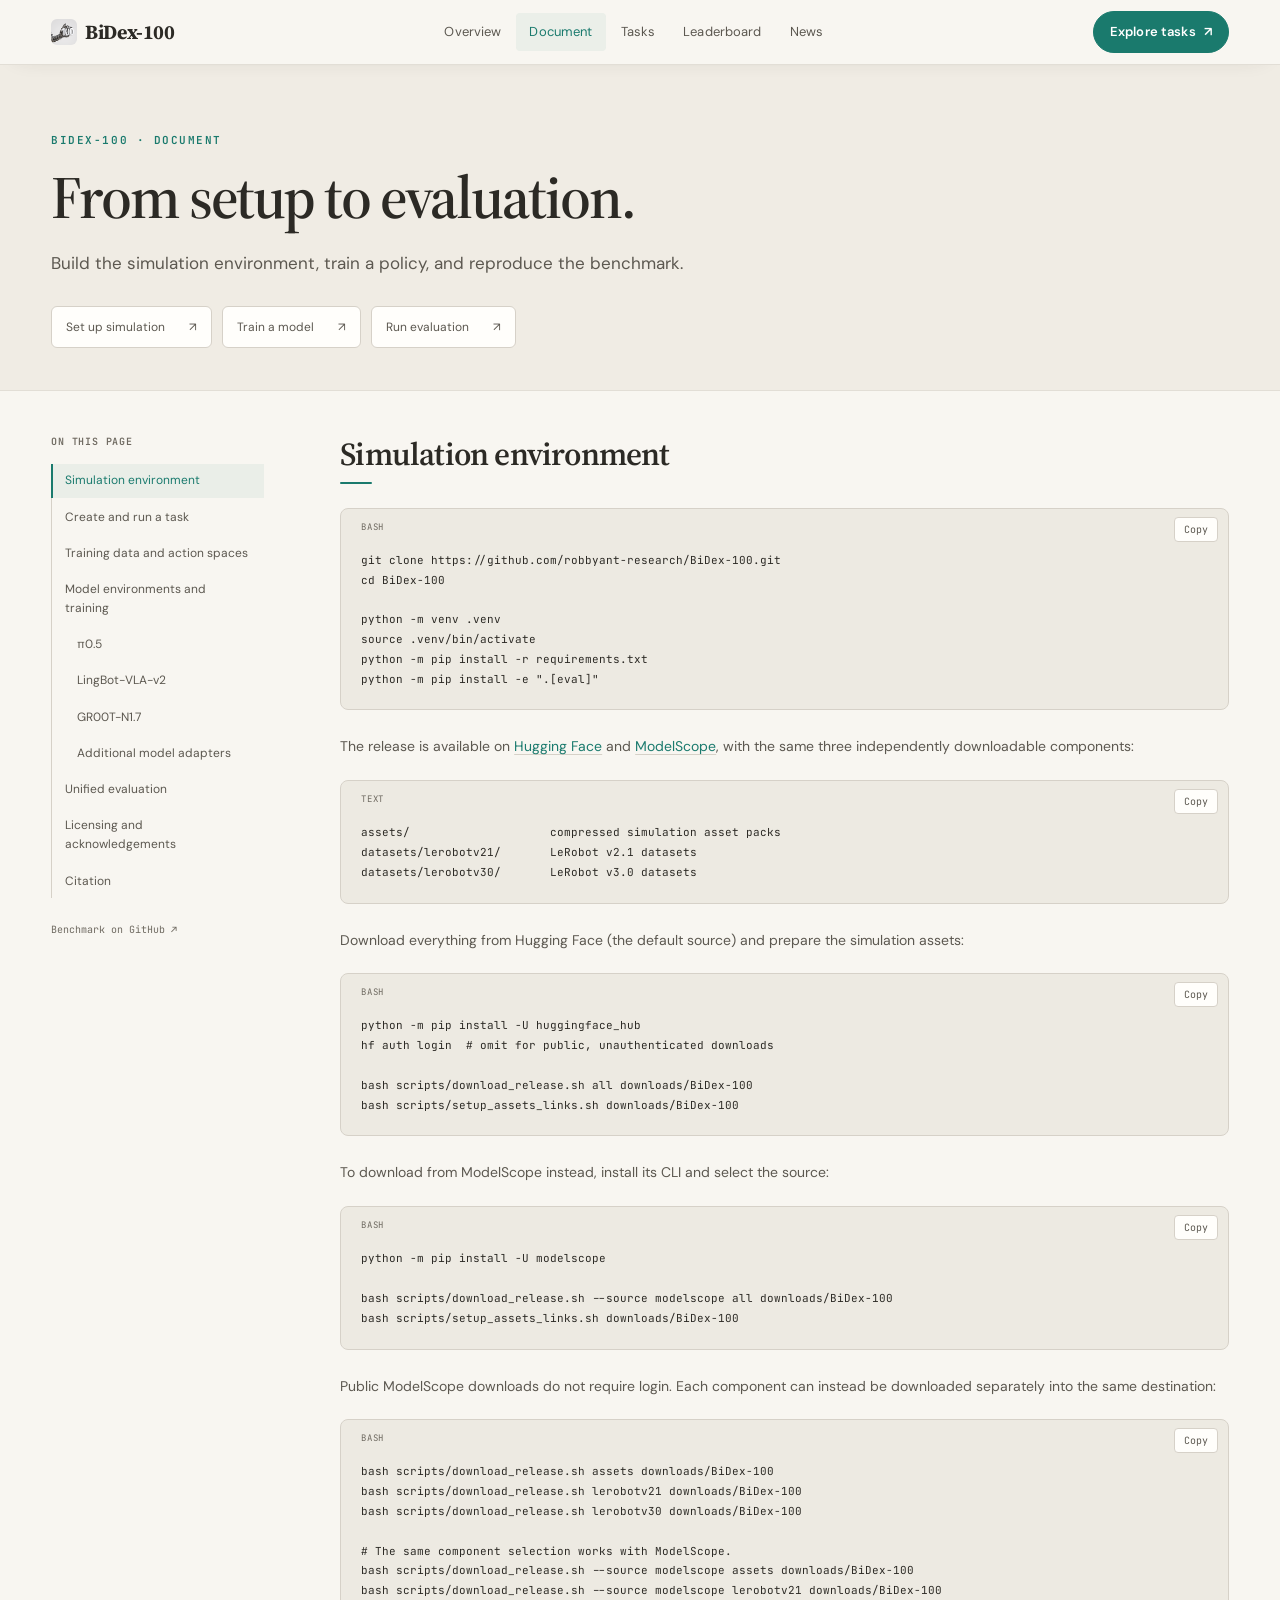
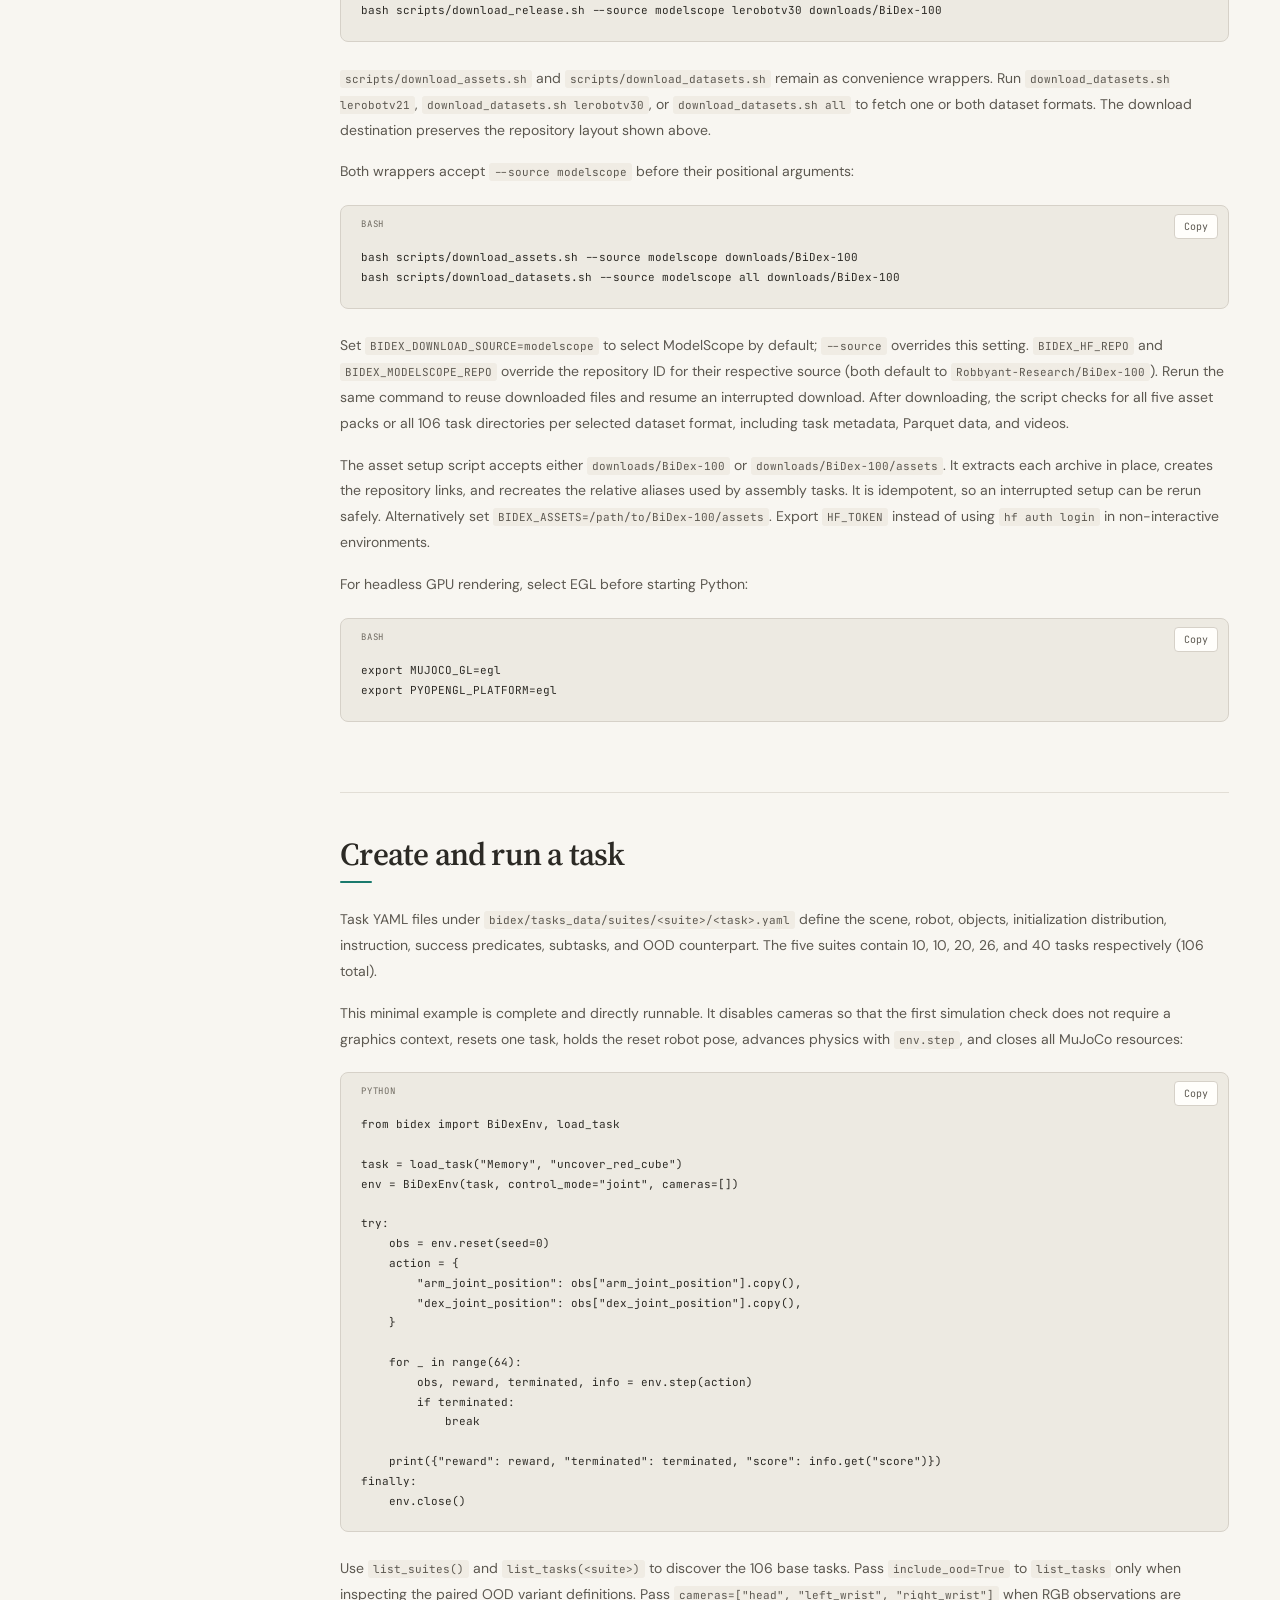
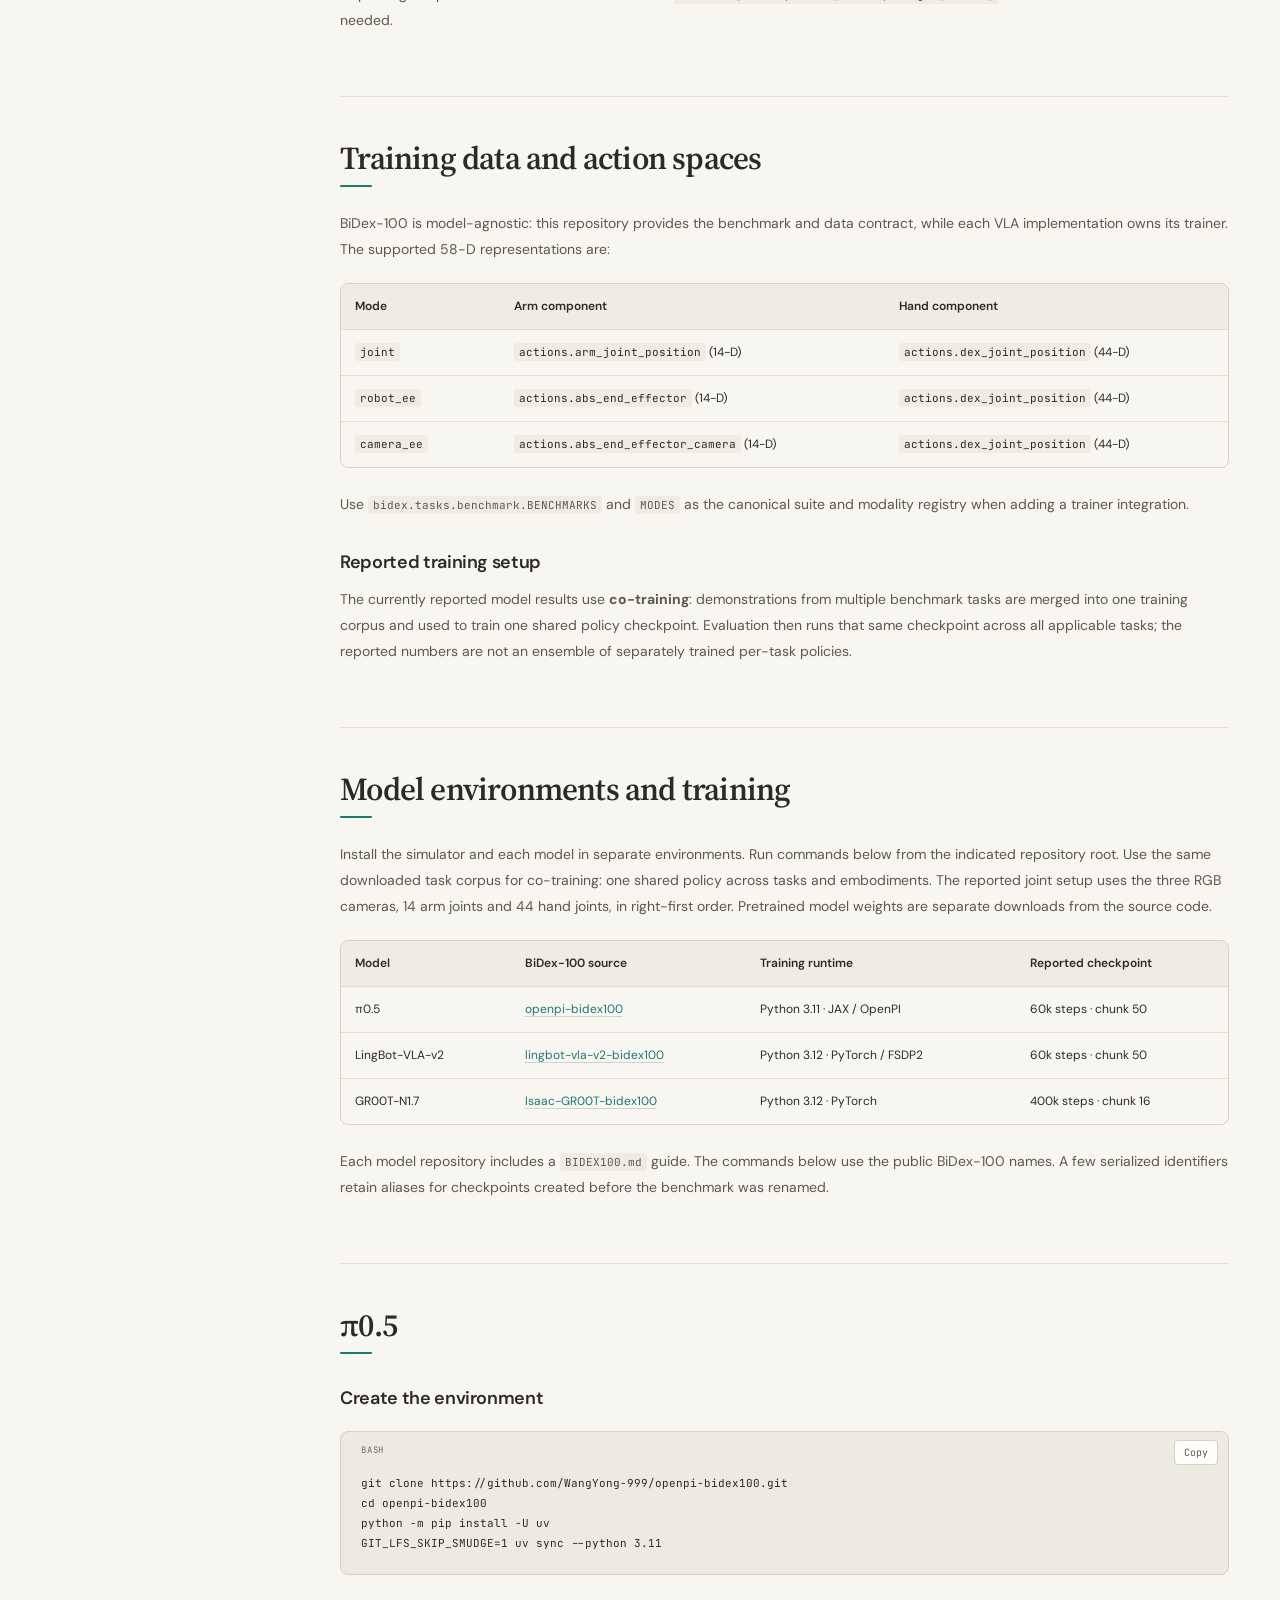
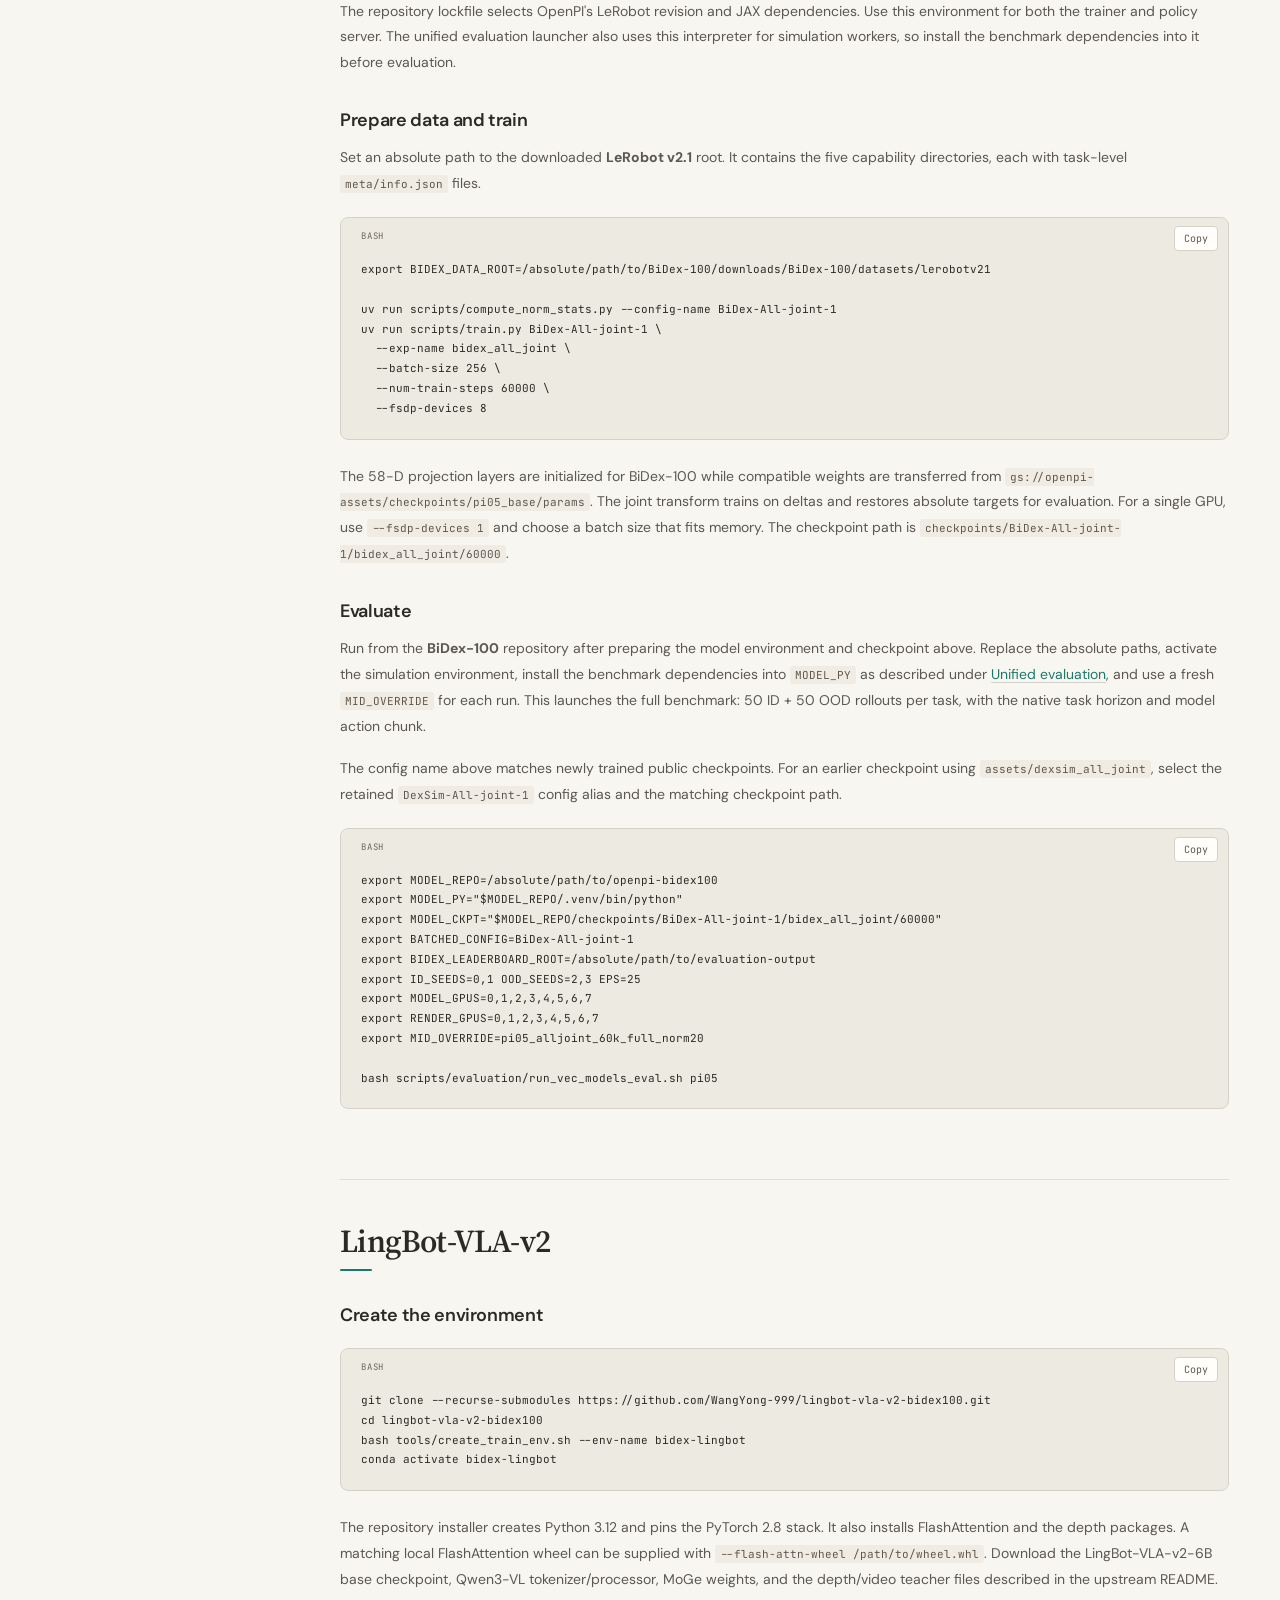
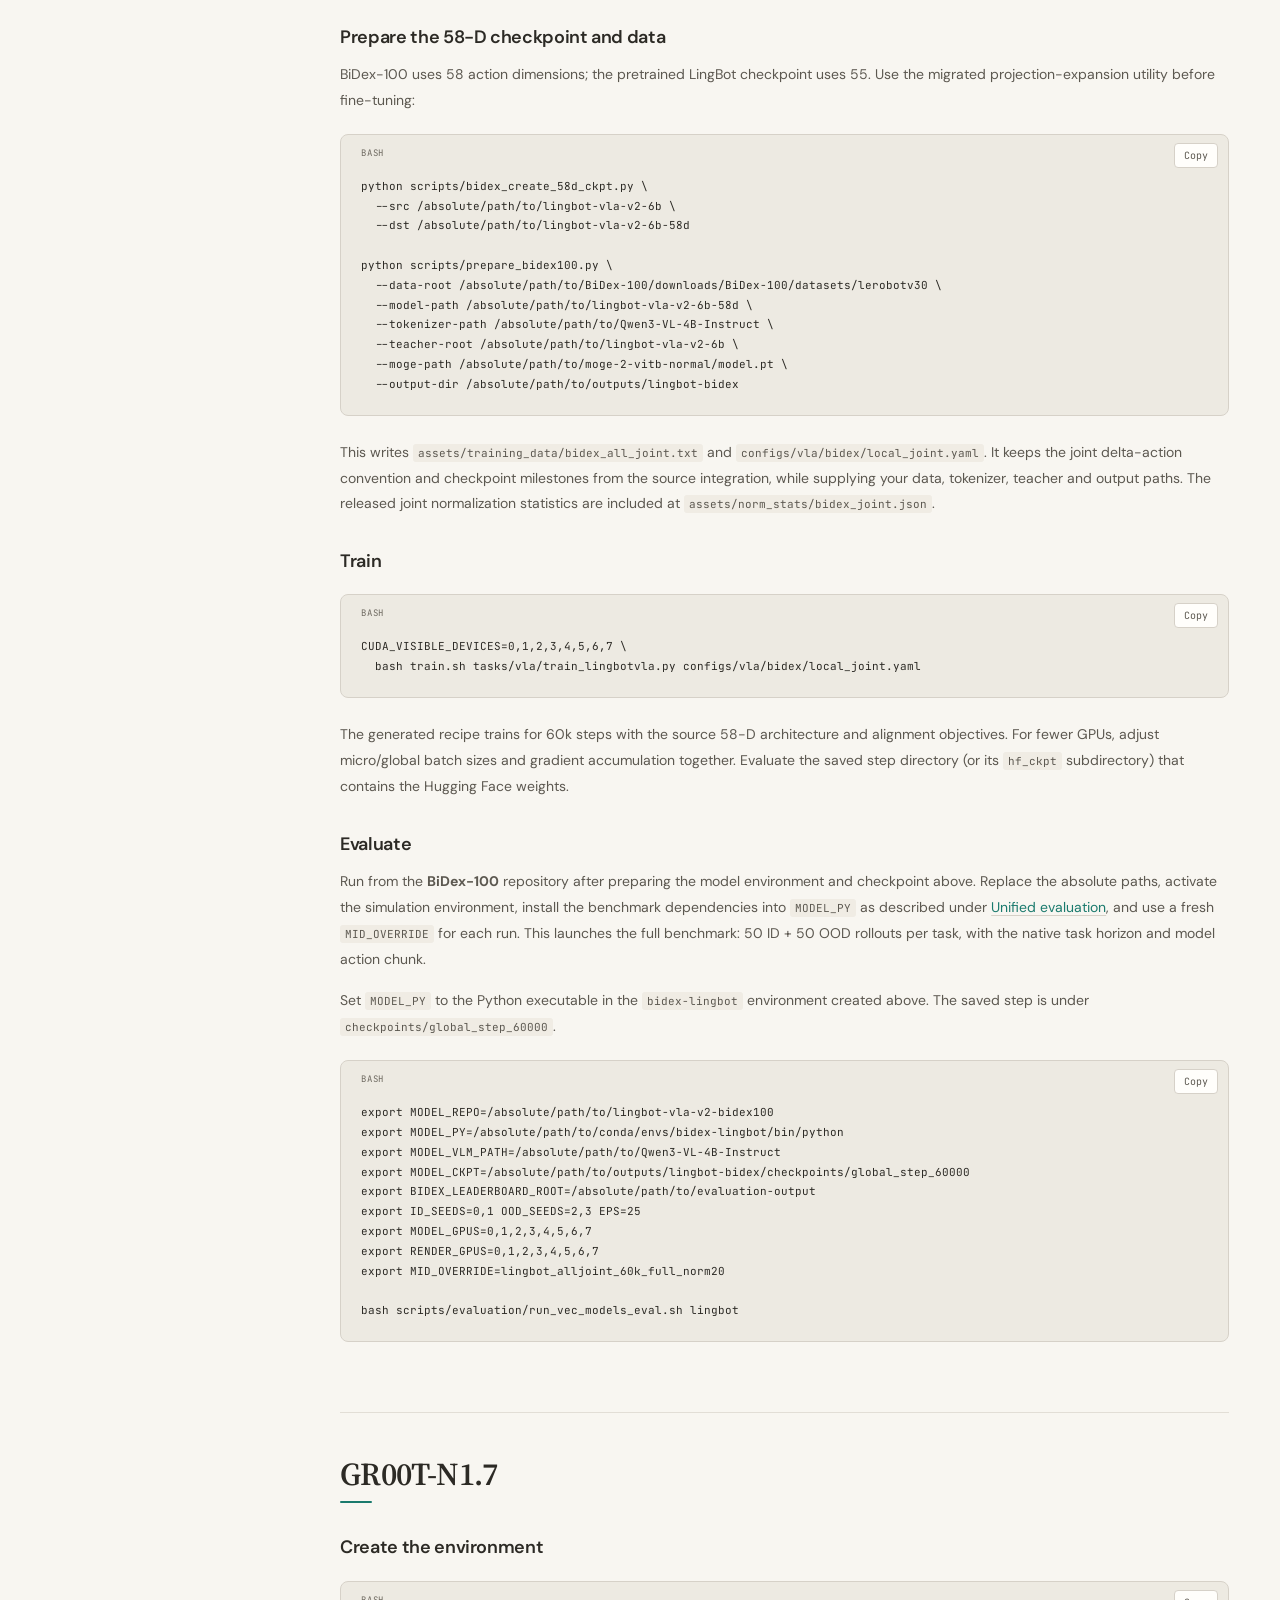
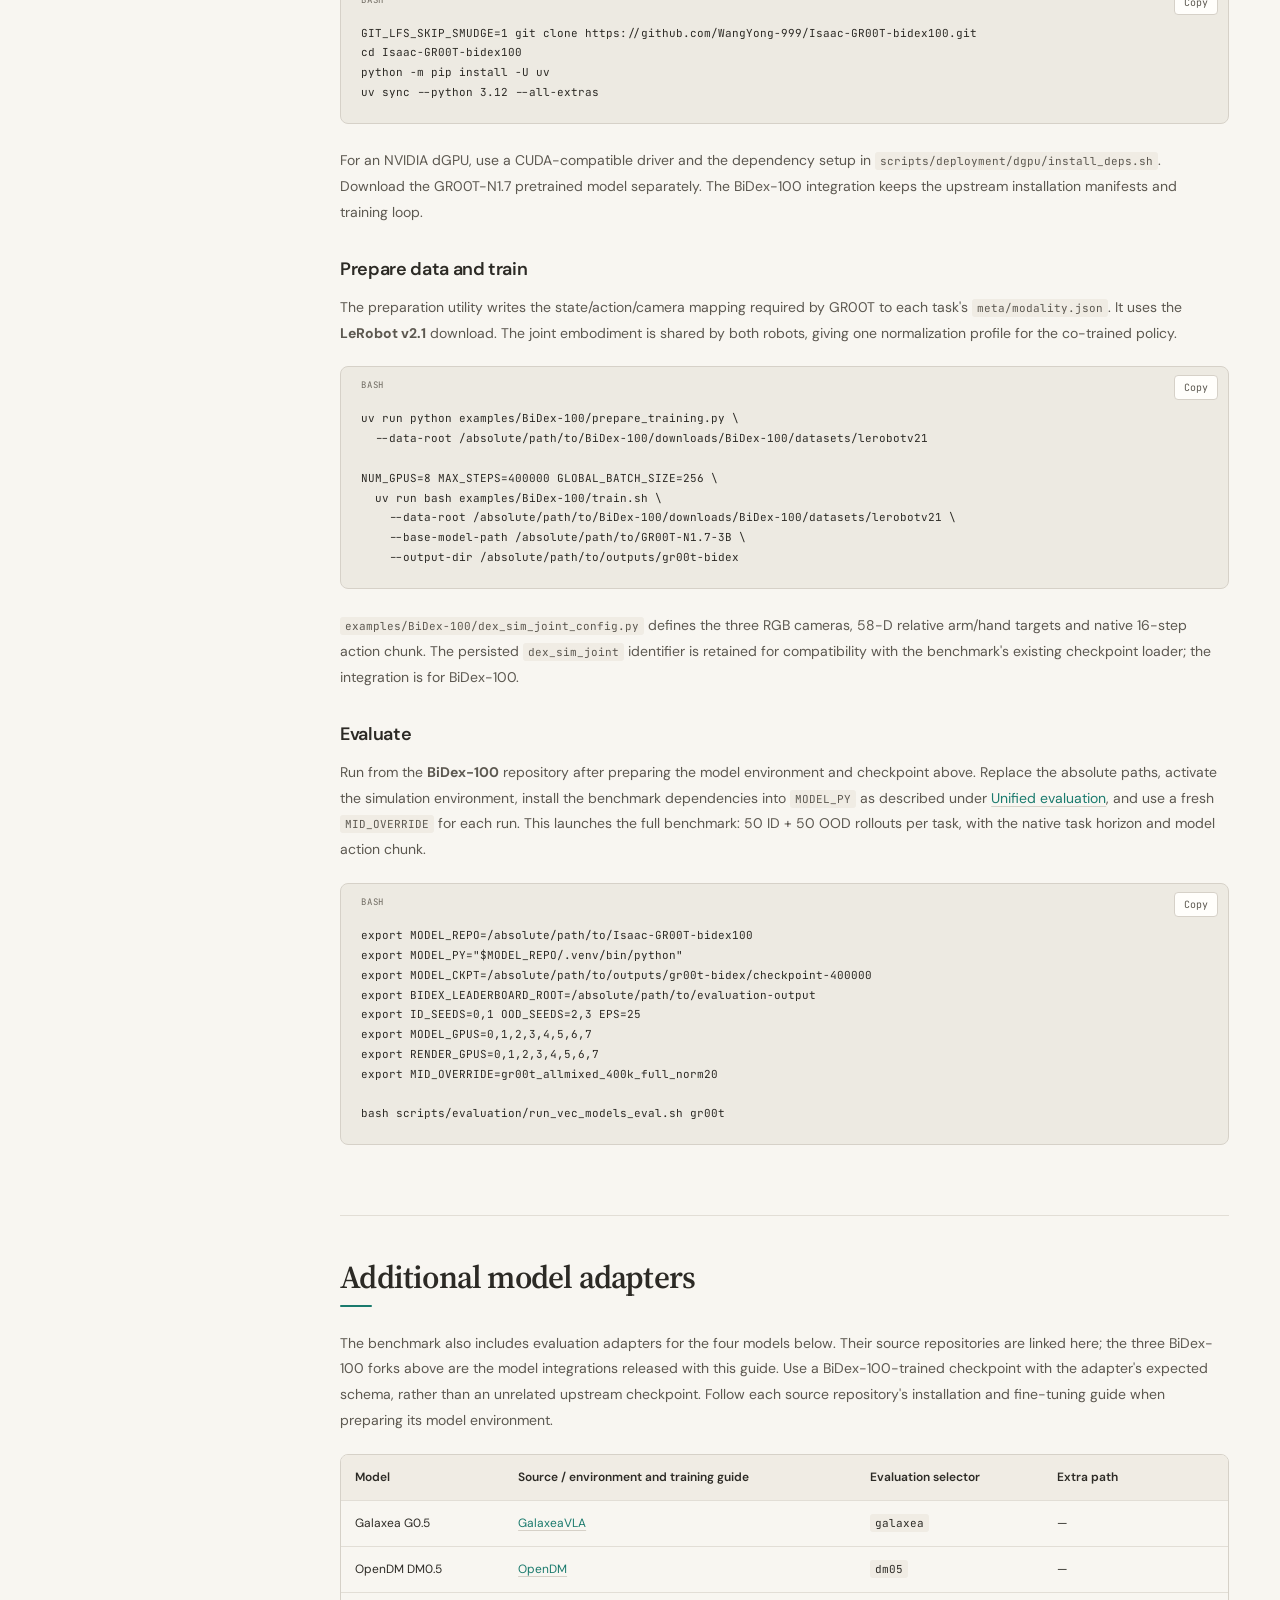
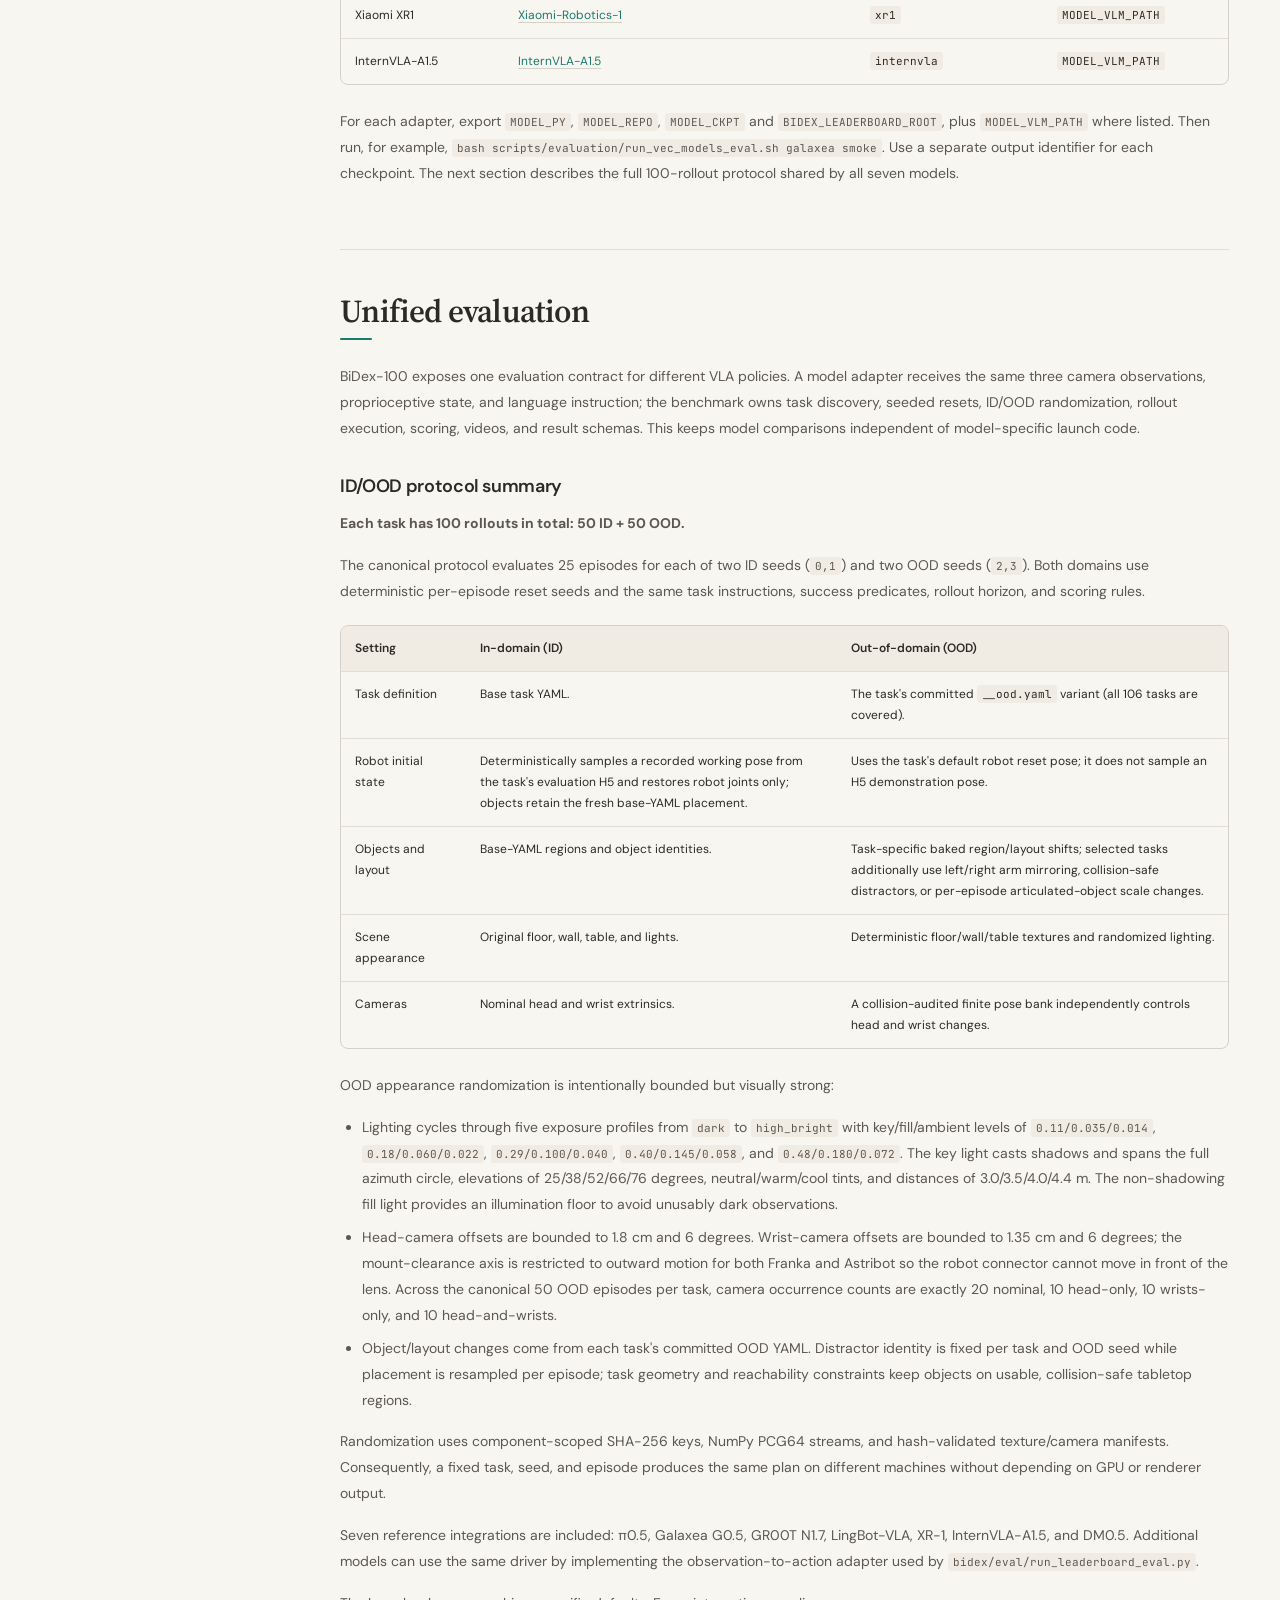
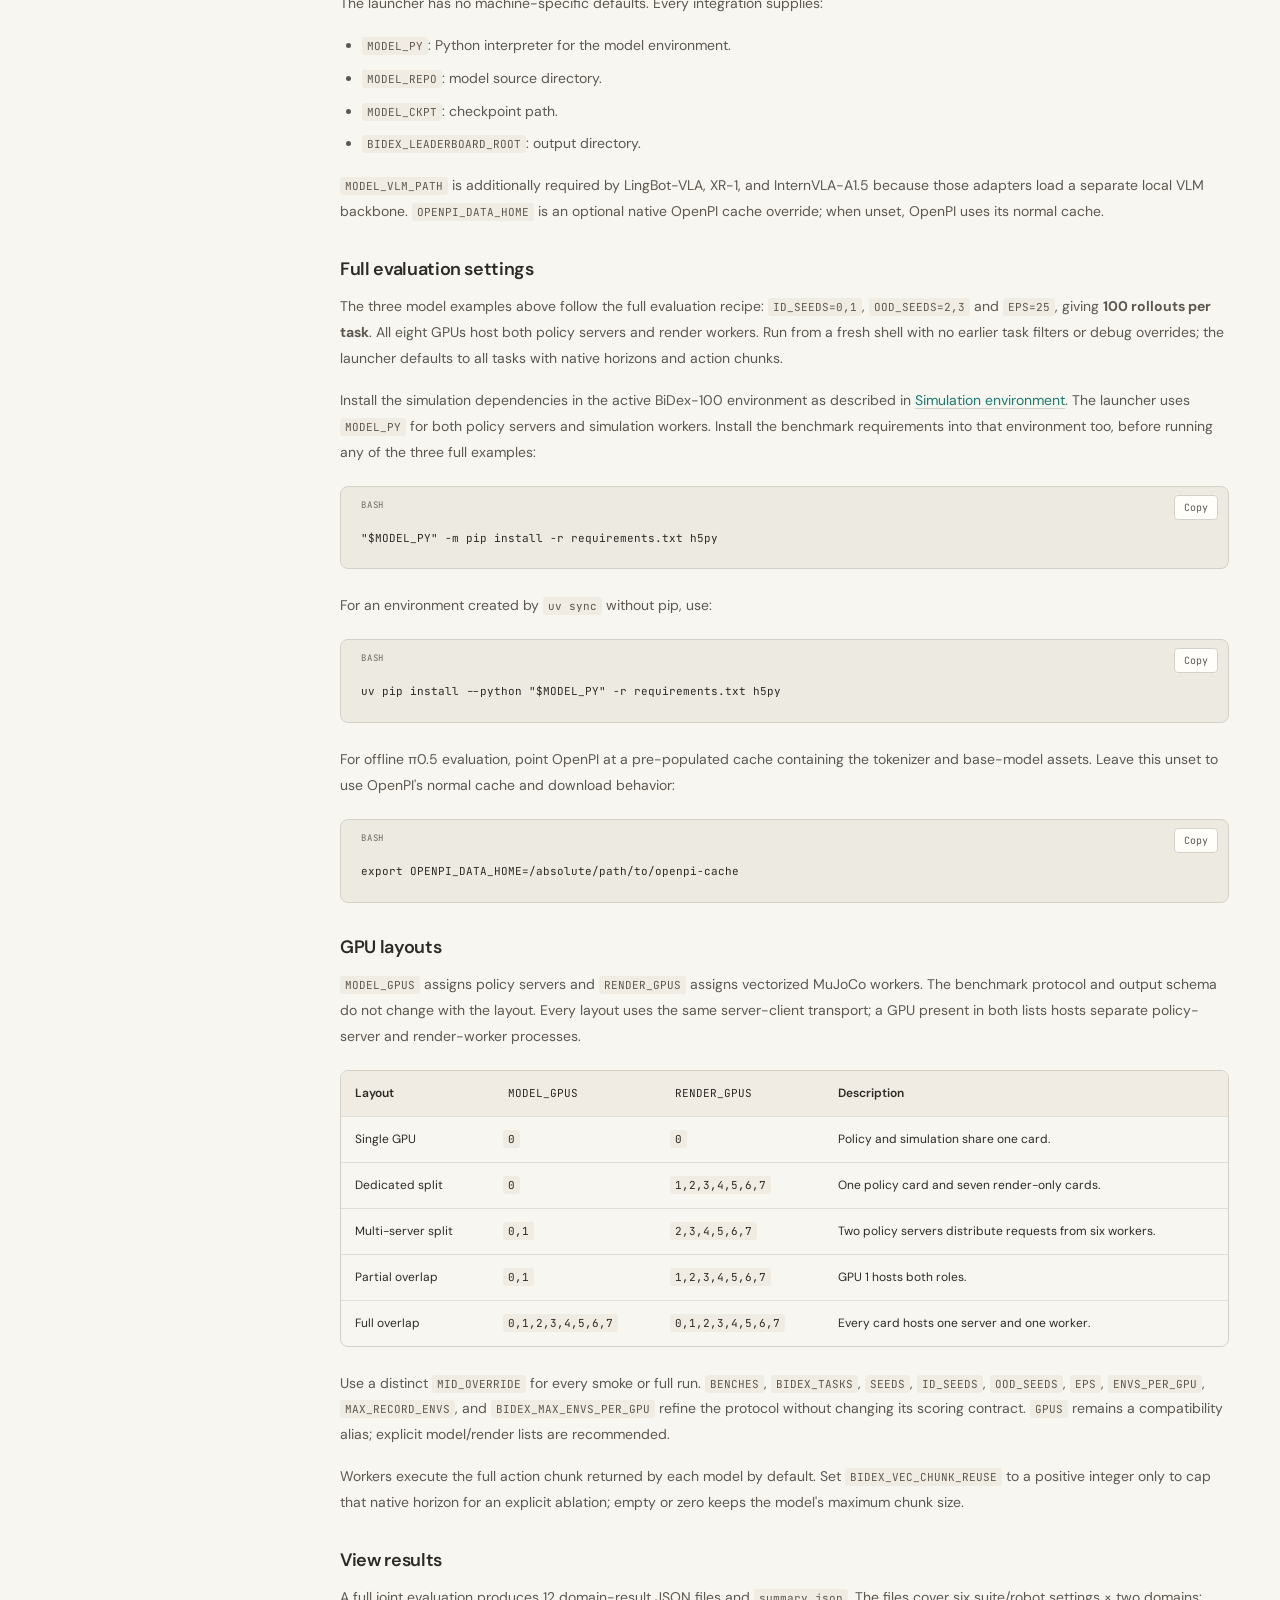
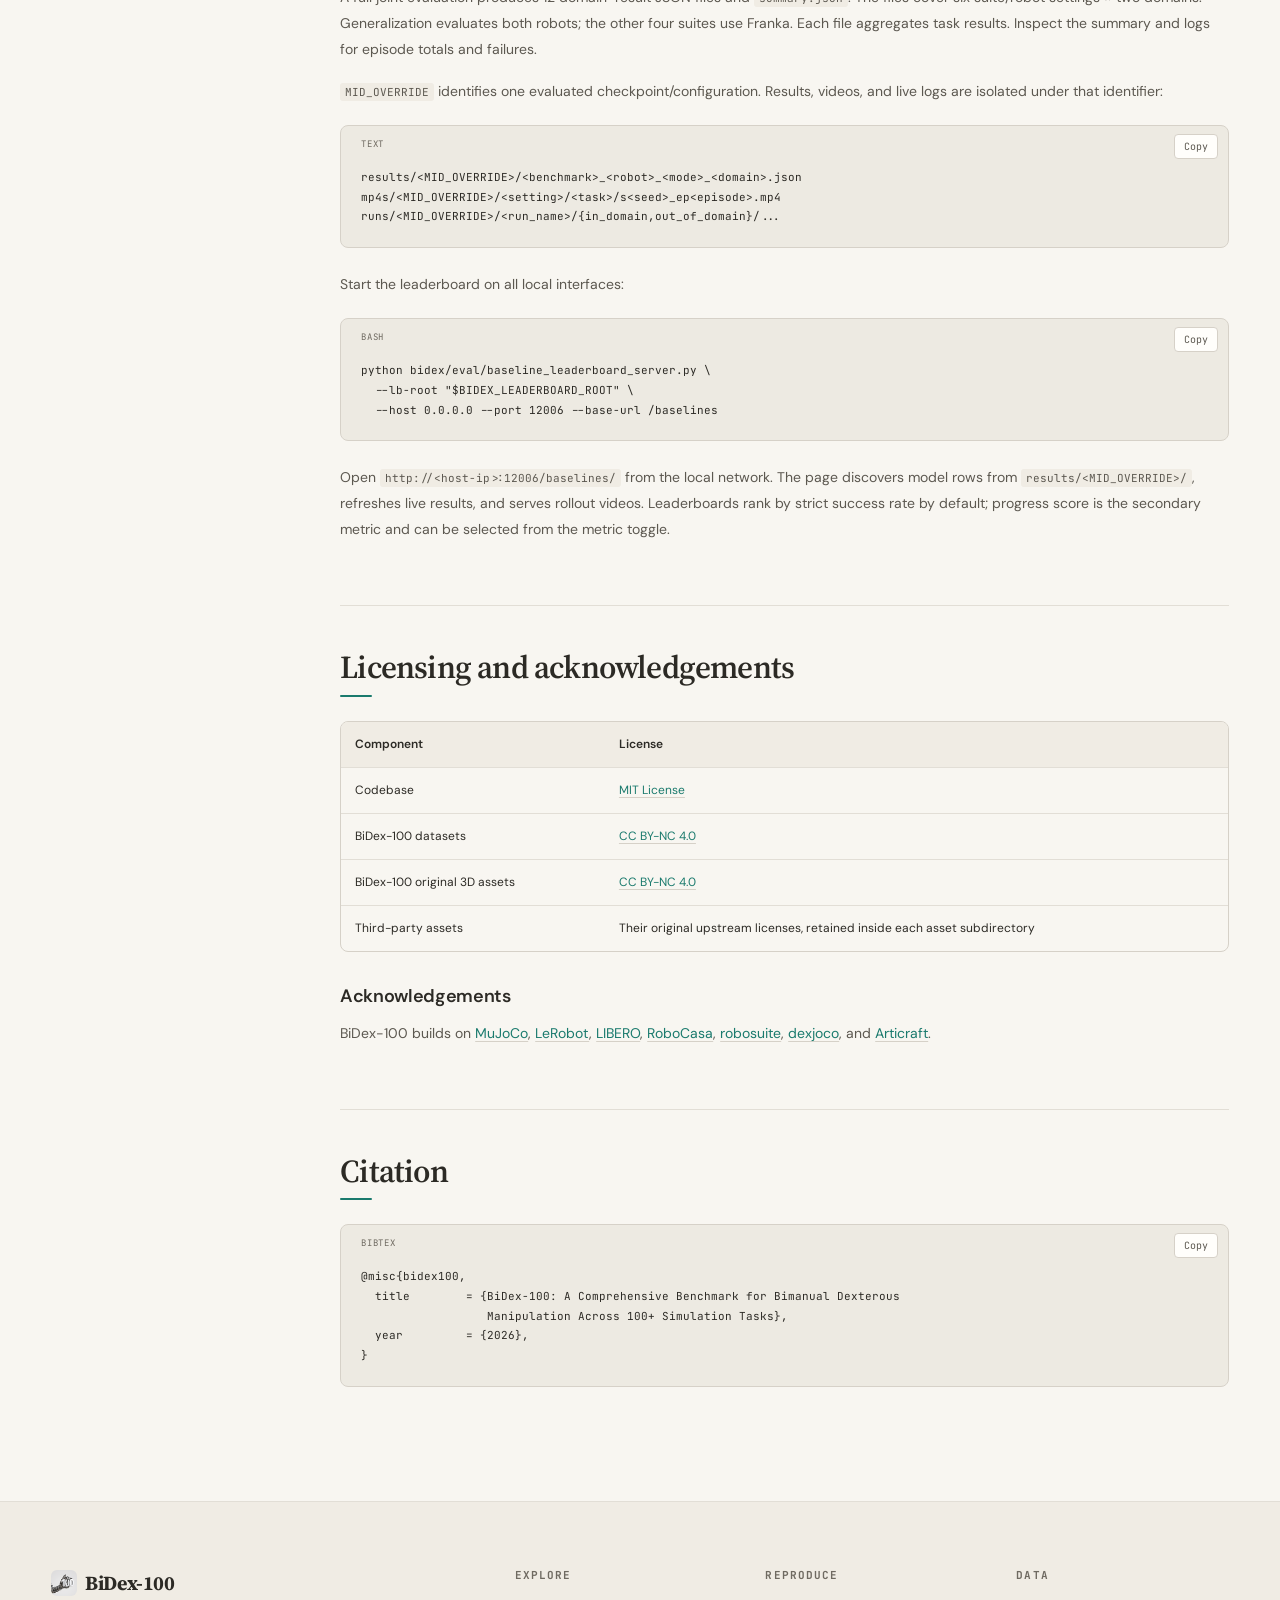
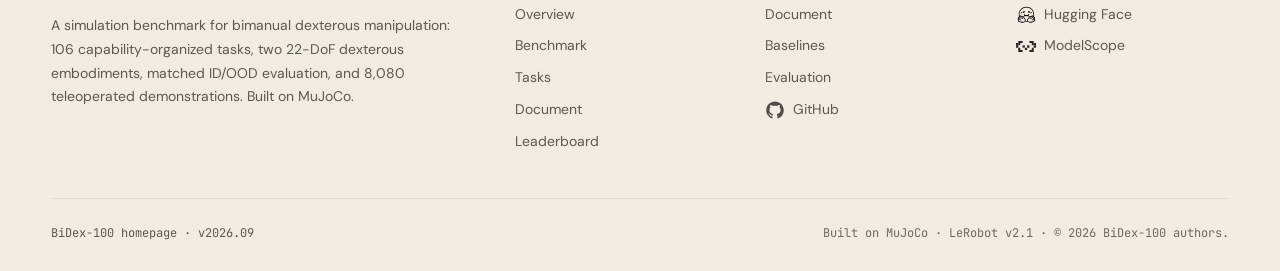
==== document.html @ 8814f9bc "gh-pages: publish model documentation and full evaluation examples" ====
<!DOCTYPE html>
<html lang="en">
<head>
<meta charset="UTF-8">
<meta name="viewport" content="width=device-width,initial-scale=1">
<title>BiDex-100 · Document</title>
<meta name="description" content="Set up BiDex-100 simulation, download data, train π0.5, LingBot-VLA-v2 and GR00T, and reproduce evaluation.">
<meta property="og:title" content="BiDex-100 · Document">
<meta property="og:description" content="106 tasks · 5 capability axes · two 22-DoF bimanual embodiments · 8,080 teleop demos · matched ID/OOD evaluation · 7 VLA models.">
<meta property="og:type" content="website">
<meta property="og:image" content="static/images/figures/overview.png">
<link rel="icon" href="static/images/favicon.ico" type="image/x-icon">
<link rel="icon" type="image/png" sizes="32x32" href="static/images/favicon-32.png">
<link rel="icon" type="image/png" sizes="48x48" href="static/images/favicon-48.png">
<link rel="icon" type="image/png" sizes="192x192" href="static/images/favicon-192.png">
<link rel="apple-touch-icon" sizes="180x180" href="static/images/favicon-180.png">
<link rel="apple-touch-icon" sizes="192x192" href="static/images/favicon-192.png">
<link rel="preconnect" href="https://fonts.googleapis.com">
<link rel="preconnect" href="https://fonts.gstatic.com" crossorigin>
<link href="https://fonts.googleapis.com/css2?family=DM+Sans:ital,opsz,wght@0,9..40,100..1000;1,9..40,100..1000&family=JetBrains+Mono:wght@400;500;600&family=Source+Serif+4:ital,opsz,wght@0,8..60,400..900;1,8..60,400..900&display=swap" rel="stylesheet">
<link rel="stylesheet" href="static/css/style.css">
<link rel="stylesheet" href="static/css/layout.css">
<link rel="stylesheet" href="static/css/document.css">
</head>
<body class="results-page document-page">
<nav class="nav solid" id="nav">
  <div class="nav-inner">
    <a href="./" class="brand" aria-label="BiDex-100 home"><span class="brand-text">BiDex-100</span></a>
    <div class="nav-links" id="nav-links">
      <a href="./#overview">Overview</a>
      <a class="page-current" href="document.html" aria-current="page">Document</a>
      <a href="./#get-started">Tasks</a>
      <a href="leaderboard.html">Leaderboard</a>
      <a href="leaderboard.html#news">News</a>
    </div>
    <div class="nav-cta"><a class="btn btn-primary" href="./#get-started">Explore tasks <span aria-hidden="true">↗</span></a><button class="burger" id="burger" aria-label="Open menu" aria-expanded="false"><span></span><span></span><span></span></button></div>
  </div>
  <div class="nav-progress" id="nav-progress" aria-hidden="true"></div>
</nav>
<div class="drawer" id="drawer">
  <div class="drawer-head"><span class="brand-name">BiDex-100</span><button class="drawer-close" id="drawer-close" aria-label="Close menu">×</button></div>
  <a href="./">Home</a><a href="./#overview">Overview</a>
  <a href="document.html">Document</a><a href="./#get-started">Tasks</a><a href="leaderboard.html#news">News</a><a href="leaderboard.html">Leaderboard</a><a href="leaderboard.html#results">Detailed Results</a>
</div>

<main id="top">
  <header class="doc-header"><div class="container">
    <p class="eyebrow">BiDex-100 · Document</p>
    <h1>From setup to evaluation.</h1>
    <p>Build the simulation environment, train a policy, and reproduce the benchmark.</p>
    <div class="doc-quick-links"><a href="#installation">Set up simulation <span aria-hidden="true">↗</span></a><a href="#models">Train a model <span aria-hidden="true">↗</span></a><a href="#evaluation">Run evaluation <span aria-hidden="true">↗</span></a></div>
  </div></header>
  <div class="container doc-layout">
    <aside class="doc-sidebar"><details open><summary>On this page</summary><nav aria-label="Document contents"><a href="#installation">Simulation environment</a><a href="#simulation">Create and run a task</a><a href="#training">Training data and action spaces</a><a href="#models">Model environments and training</a><a href="#pi05">π0.5</a><a href="#lingbot">LingBot-VLA-v2</a><a href="#gr00t">GR00T-N1.7</a><a href="#additional-models">Additional model adapters</a><a href="#evaluation">Unified evaluation</a><a href="#licensing">Licensing and acknowledgements</a><a href="#citation">Citation</a></nav></details><a class="doc-source" href="https://github.com/robbyant-research/BiDex-100" target="_blank" rel="noopener">Benchmark on GitHub ↗</a></aside>
    <div class="doc-content"><article class="doc-section" id="installation" aria-labelledby="heading-installation"><h2 id="heading-installation">Simulation environment</h2><pre><code class="language-bash">git clone https://github.com/robbyant-research/BiDex-100.git
cd BiDex-100

python -m venv .venv
source .venv/bin/activate
python -m pip install -r requirements.txt
python -m pip install -e &quot;.[eval]&quot;
</code></pre>
<p>The release is available on <a href="https://huggingface.co/datasets/Robbyant-Research/BiDex-100">Hugging Face</a>
and <a href="https://modelscope.cn/datasets/Robbyant-Research/BiDex-100">ModelScope</a>,
with the same three independently downloadable components:</p>
<pre><code class="language-text">assets/                    compressed simulation asset packs
datasets/lerobotv21/       LeRobot v2.1 datasets
datasets/lerobotv30/       LeRobot v3.0 datasets
</code></pre>
<p>Download everything from Hugging Face (the default source) and prepare the
simulation assets:</p>
<pre><code class="language-bash">python -m pip install -U huggingface_hub
hf auth login  # omit for public, unauthenticated downloads

bash scripts/download_release.sh all downloads/BiDex-100
bash scripts/setup_assets_links.sh downloads/BiDex-100
</code></pre>
<p>To download from ModelScope instead, install its CLI and select the source:</p>
<pre><code class="language-bash">python -m pip install -U modelscope

bash scripts/download_release.sh --source modelscope all downloads/BiDex-100
bash scripts/setup_assets_links.sh downloads/BiDex-100
</code></pre>
<p>Public ModelScope downloads do not require login. Each component can instead
be downloaded separately into the same destination:</p>
<pre><code class="language-bash">bash scripts/download_release.sh assets downloads/BiDex-100
bash scripts/download_release.sh lerobotv21 downloads/BiDex-100
bash scripts/download_release.sh lerobotv30 downloads/BiDex-100

# The same component selection works with ModelScope.
bash scripts/download_release.sh --source modelscope assets downloads/BiDex-100
bash scripts/download_release.sh --source modelscope lerobotv21 downloads/BiDex-100
bash scripts/download_release.sh --source modelscope lerobotv30 downloads/BiDex-100
</code></pre>
<p><code>scripts/download_assets.sh</code> and <code>scripts/download_datasets.sh</code> remain as
convenience wrappers. Run <code>download_datasets.sh lerobotv21</code>,
<code>download_datasets.sh lerobotv30</code>, or <code>download_datasets.sh all</code> to fetch one
or both dataset formats. The download destination preserves the repository
layout shown above.</p>
<p>Both wrappers accept <code>--source modelscope</code> before their positional arguments:</p>
<pre><code class="language-bash">bash scripts/download_assets.sh --source modelscope downloads/BiDex-100
bash scripts/download_datasets.sh --source modelscope all downloads/BiDex-100
</code></pre>
<p>Set <code>BIDEX_DOWNLOAD_SOURCE=modelscope</code> to select ModelScope by default;
<code>--source</code> overrides this setting. <code>BIDEX_HF_REPO</code> and <code>BIDEX_MODELSCOPE_REPO</code>
override the repository ID for their respective source (both default to
<code>Robbyant-Research/BiDex-100</code>). Rerun the same command to reuse downloaded files
and resume an interrupted download. After downloading, the script checks for
all five asset packs or all 106 task directories per selected dataset format,
including task metadata, Parquet data, and videos.</p>
<p>The asset setup script accepts either <code>downloads/BiDex-100</code> or
<code>downloads/BiDex-100/assets</code>. It extracts each archive in place, creates the
repository links, and recreates the relative aliases used by assembly tasks.
It is idempotent, so an interrupted setup can be rerun safely.
Alternatively set
<code>BIDEX_ASSETS=/path/to/BiDex-100/assets</code>. Export <code>HF_TOKEN</code> instead of using
<code>hf auth login</code> in non-interactive environments.</p>
<p>For headless GPU rendering, select EGL before starting Python:</p>
<pre><code class="language-bash">export MUJOCO_GL=egl
export PYOPENGL_PLATFORM=egl
</code></pre></article>
<article class="doc-section" id="simulation" aria-labelledby="heading-simulation"><h2 id="heading-simulation">Create and run a task</h2><p>Task YAML files under <code>bidex/tasks_data/suites/&lt;suite&gt;/&lt;task&gt;.yaml</code> define the
scene, robot, objects, initialization distribution, instruction, success
predicates, subtasks, and OOD counterpart. The five suites contain 10, 10, 20,
26, and 40 tasks respectively (106 total).</p>
<p>This minimal example is complete and directly runnable. It disables cameras so
that the first simulation check does not require a graphics context, resets one
task, holds the reset robot pose, advances physics with <code>env.step</code>, and closes
all MuJoCo resources:</p>
<pre><code class="language-python">from bidex import BiDexEnv, load_task

task = load_task(&quot;Memory&quot;, &quot;uncover_red_cube&quot;)
env = BiDexEnv(task, control_mode=&quot;joint&quot;, cameras=[])

try:
    obs = env.reset(seed=0)
    action = {
        &quot;arm_joint_position&quot;: obs[&quot;arm_joint_position&quot;].copy(),
        &quot;dex_joint_position&quot;: obs[&quot;dex_joint_position&quot;].copy(),
    }

    for _ in range(64):
        obs, reward, terminated, info = env.step(action)
        if terminated:
            break

    print({&quot;reward&quot;: reward, &quot;terminated&quot;: terminated, &quot;score&quot;: info.get(&quot;score&quot;)})
finally:
    env.close()
</code></pre>
<p>Use <code>list_suites()</code> and <code>list_tasks(&lt;suite&gt;)</code> to discover the 106 base tasks.
Pass <code>include_ood=True</code> to <code>list_tasks</code> only when inspecting the paired OOD
variant definitions. Pass
<code>cameras=["head", "left_wrist", "right_wrist"]</code> when RGB observations are
needed.</p></article>
<article class="doc-section" id="training" aria-labelledby="heading-training"><h2 id="heading-training">Training data and action spaces</h2><p>BiDex-100 is model-agnostic: this repository provides the benchmark and data
contract, while each VLA implementation owns its trainer. The supported 58-D
representations are:</p>
<table>
<thead>
<tr>
<th>Mode</th>
<th>Arm component</th>
<th>Hand component</th>
</tr>
</thead>
<tbody>
<tr>
<td><code>joint</code></td>
<td><code>actions.arm_joint_position</code> (14-D)</td>
<td><code>actions.dex_joint_position</code> (44-D)</td>
</tr>
<tr>
<td><code>robot_ee</code></td>
<td><code>actions.abs_end_effector</code> (14-D)</td>
<td><code>actions.dex_joint_position</code> (44-D)</td>
</tr>
<tr>
<td><code>camera_ee</code></td>
<td><code>actions.abs_end_effector_camera</code> (14-D)</td>
<td><code>actions.dex_joint_position</code> (44-D)</td>
</tr>
</tbody>
</table>
<p>Use <code>bidex.tasks.benchmark.BENCHMARKS</code> and <code>MODES</code> as the canonical suite and
modality registry when adding a trainer integration.</p>
<h3>Reported training setup</h3>
<p>The currently reported model results use <strong>co-training</strong>: demonstrations from
multiple benchmark tasks are merged into one training corpus and used to train
one shared policy checkpoint. Evaluation then runs that same checkpoint across
all applicable tasks; the reported numbers are not an ensemble of separately
trained per-task policies.</p></article>
<article class="doc-section" id="models" aria-labelledby="heading-models"><h2 id="heading-models">Model environments and training</h2><p>Install the simulator and each model in separate environments. Run commands below
from the indicated repository root. Use the same downloaded task corpus for
co-training: one shared policy across tasks and embodiments. The reported joint
setup uses the three RGB cameras, 14 arm joints and 44 hand joints, in right-first
order. Pretrained model weights are separate downloads from the source code.</p>
<table>
<thead>
<tr>
<th>Model</th>
<th>BiDex-100 source</th>
<th>Training runtime</th>
<th>Reported checkpoint</th>
</tr>
</thead>
<tbody>
<tr>
<td>π0.5</td>
<td><a href="https://github.com/WangYong-999/openpi-bidex100">openpi-bidex100</a></td>
<td>Python 3.11 · JAX / OpenPI</td>
<td>60k steps · chunk 50</td>
</tr>
<tr>
<td>LingBot-VLA-v2</td>
<td><a href="https://github.com/WangYong-999/lingbot-vla-v2-bidex100">lingbot-vla-v2-bidex100</a></td>
<td>Python 3.12 · PyTorch / FSDP2</td>
<td>60k steps · chunk 50</td>
</tr>
<tr>
<td>GR00T-N1.7</td>
<td><a href="https://github.com/WangYong-999/Isaac-GR00T-bidex100">Isaac-GR00T-bidex100</a></td>
<td>Python 3.12 · PyTorch</td>
<td>400k steps · chunk 16</td>
</tr>
</tbody>
</table>
<p>Each model repository includes a <code>BIDEX100.md</code> guide. The commands below use the
public BiDex-100 names. A few serialized identifiers retain aliases for checkpoints
created before the benchmark was renamed.</p></article>
<article class="doc-section" id="pi05" aria-labelledby="heading-pi05"><h2 id="heading-pi05">π0.5</h2><h3>Create the environment</h3>
<pre><code class="language-bash">git clone https://github.com/WangYong-999/openpi-bidex100.git
cd openpi-bidex100
python -m pip install -U uv
GIT_LFS_SKIP_SMUDGE=1 uv sync --python 3.11
</code></pre>
<p>The repository lockfile selects OpenPI's LeRobot revision and JAX dependencies.
Use this environment for both the trainer and policy server. The unified evaluation launcher also uses this interpreter for simulation
workers, so install the benchmark dependencies into it before evaluation.</p>
<h3>Prepare data and train</h3>
<p>Set an absolute path to the downloaded <strong>LeRobot v2.1</strong> root. It contains the
five capability directories, each with task-level <code>meta/info.json</code> files.</p>
<pre><code class="language-bash">export BIDEX_DATA_ROOT=/absolute/path/to/BiDex-100/downloads/BiDex-100/datasets/lerobotv21

uv run scripts/compute_norm_stats.py --config-name BiDex-All-joint-1
uv run scripts/train.py BiDex-All-joint-1 \
  --exp-name bidex_all_joint \
  --batch-size 256 \
  --num-train-steps 60000 \
  --fsdp-devices 8
</code></pre>
<p>The 58-D projection layers are initialized for BiDex-100 while compatible weights
are transferred from <code>gs://openpi-assets/checkpoints/pi05_base/params</code>. The joint
transform trains on deltas and restores absolute targets for evaluation. For a
single GPU, use <code>--fsdp-devices 1</code> and choose a batch size that fits memory.
The checkpoint path is <code>checkpoints/BiDex-All-joint-1/bidex_all_joint/60000</code>.</p>
<h3>Evaluate</h3>
<p>Run from the <strong>BiDex-100</strong> repository after preparing the model environment and checkpoint above. Replace the absolute paths, activate the simulation environment, install the benchmark dependencies into <code>MODEL_PY</code> as described under <a href="#evaluation">Unified evaluation</a>, and use a fresh <code>MID_OVERRIDE</code> for each run. This launches the full benchmark: 50 ID + 50 OOD rollouts per task, with the native task horizon and model action chunk.</p><p>The config name above matches newly trained public checkpoints. For an earlier checkpoint using <code>assets/dexsim_all_joint</code>, select the retained <code>DexSim-All-joint-1</code> config alias and the matching checkpoint path.</p>
<pre><code class="language-bash">export MODEL_REPO=/absolute/path/to/openpi-bidex100
export MODEL_PY=&quot;$MODEL_REPO/.venv/bin/python&quot;
export MODEL_CKPT=&quot;$MODEL_REPO/checkpoints/BiDex-All-joint-1/bidex_all_joint/60000&quot;
export BATCHED_CONFIG=BiDex-All-joint-1
export BIDEX_LEADERBOARD_ROOT=/absolute/path/to/evaluation-output
export ID_SEEDS=0,1 OOD_SEEDS=2,3 EPS=25
export MODEL_GPUS=0,1,2,3,4,5,6,7
export RENDER_GPUS=0,1,2,3,4,5,6,7
export MID_OVERRIDE=pi05_alljoint_60k_full_norm20

bash scripts/evaluation/run_vec_models_eval.sh pi05
</code></pre></article>
<article class="doc-section" id="lingbot" aria-labelledby="heading-lingbot"><h2 id="heading-lingbot">LingBot-VLA-v2</h2><h3>Create the environment</h3>
<pre><code class="language-bash">git clone --recurse-submodules https://github.com/WangYong-999/lingbot-vla-v2-bidex100.git
cd lingbot-vla-v2-bidex100
bash tools/create_train_env.sh --env-name bidex-lingbot
conda activate bidex-lingbot
</code></pre>
<p>The repository installer creates Python 3.12 and pins the PyTorch 2.8 stack.
It also installs FlashAttention and the depth packages. A matching local
FlashAttention wheel can be supplied with <code>--flash-attn-wheel /path/to/wheel.whl</code>.
Download the LingBot-VLA-v2-6B base checkpoint, Qwen3-VL tokenizer/processor,
MoGe weights, and the depth/video teacher files described in the upstream README.</p>
<h3>Prepare the 58-D checkpoint and data</h3>
<p>BiDex-100 uses 58 action dimensions; the pretrained LingBot checkpoint uses 55.
Use the migrated projection-expansion utility before fine-tuning:</p>
<pre><code class="language-bash">python scripts/bidex_create_58d_ckpt.py \
  --src /absolute/path/to/lingbot-vla-v2-6b \
  --dst /absolute/path/to/lingbot-vla-v2-6b-58d

python scripts/prepare_bidex100.py \
  --data-root /absolute/path/to/BiDex-100/downloads/BiDex-100/datasets/lerobotv30 \
  --model-path /absolute/path/to/lingbot-vla-v2-6b-58d \
  --tokenizer-path /absolute/path/to/Qwen3-VL-4B-Instruct \
  --teacher-root /absolute/path/to/lingbot-vla-v2-6b \
  --moge-path /absolute/path/to/moge-2-vitb-normal/model.pt \
  --output-dir /absolute/path/to/outputs/lingbot-bidex
</code></pre>
<p>This writes <code>assets/training_data/bidex_all_joint.txt</code> and
<code>configs/vla/bidex/local_joint.yaml</code>. It keeps the joint delta-action convention
and checkpoint milestones from the source integration, while supplying your
data, tokenizer, teacher and output paths. The released joint normalization
statistics are included at <code>assets/norm_stats/bidex_joint.json</code>.</p>
<h3>Train</h3>
<pre><code class="language-bash">CUDA_VISIBLE_DEVICES=0,1,2,3,4,5,6,7 \
  bash train.sh tasks/vla/train_lingbotvla.py configs/vla/bidex/local_joint.yaml
</code></pre>
<p>The generated recipe trains for 60k steps with the source 58-D architecture and
alignment objectives. For fewer GPUs, adjust micro/global batch sizes and
gradient accumulation together. Evaluate the saved step directory (or its
<code>hf_ckpt</code> subdirectory) that contains the Hugging Face weights.</p>
<h3>Evaluate</h3>
<p>Run from the <strong>BiDex-100</strong> repository after preparing the model environment and checkpoint above. Replace the absolute paths, activate the simulation environment, install the benchmark dependencies into <code>MODEL_PY</code> as described under <a href="#evaluation">Unified evaluation</a>, and use a fresh <code>MID_OVERRIDE</code> for each run. This launches the full benchmark: 50 ID + 50 OOD rollouts per task, with the native task horizon and model action chunk.</p><p>Set <code>MODEL_PY</code> to the Python executable in the <code>bidex-lingbot</code> environment created above. The saved step is under <code>checkpoints/global_step_60000</code>.</p>
<pre><code class="language-bash">export MODEL_REPO=/absolute/path/to/lingbot-vla-v2-bidex100
export MODEL_PY=/absolute/path/to/conda/envs/bidex-lingbot/bin/python
export MODEL_VLM_PATH=/absolute/path/to/Qwen3-VL-4B-Instruct
export MODEL_CKPT=/absolute/path/to/outputs/lingbot-bidex/checkpoints/global_step_60000
export BIDEX_LEADERBOARD_ROOT=/absolute/path/to/evaluation-output
export ID_SEEDS=0,1 OOD_SEEDS=2,3 EPS=25
export MODEL_GPUS=0,1,2,3,4,5,6,7
export RENDER_GPUS=0,1,2,3,4,5,6,7
export MID_OVERRIDE=lingbot_alljoint_60k_full_norm20

bash scripts/evaluation/run_vec_models_eval.sh lingbot
</code></pre></article>
<article class="doc-section" id="gr00t" aria-labelledby="heading-gr00t"><h2 id="heading-gr00t">GR00T-N1.7</h2><h3>Create the environment</h3>
<pre><code class="language-bash">GIT_LFS_SKIP_SMUDGE=1 git clone https://github.com/WangYong-999/Isaac-GR00T-bidex100.git
cd Isaac-GR00T-bidex100
python -m pip install -U uv
uv sync --python 3.12 --all-extras
</code></pre>
<p>For an NVIDIA dGPU, use a CUDA-compatible driver and the dependency setup in
<code>scripts/deployment/dgpu/install_deps.sh</code>. Download the GR00T-N1.7 pretrained
model separately. The BiDex-100 integration keeps the upstream installation
manifests and training loop.</p>
<h3>Prepare data and train</h3>
<p>The preparation utility writes the state/action/camera mapping required by
GR00T to each task's <code>meta/modality.json</code>. It uses the <strong>LeRobot v2.1</strong> download.
The joint embodiment is shared by both robots, giving one normalization profile
for the co-trained policy.</p>
<pre><code class="language-bash">uv run python examples/BiDex-100/prepare_training.py \
  --data-root /absolute/path/to/BiDex-100/downloads/BiDex-100/datasets/lerobotv21

NUM_GPUS=8 MAX_STEPS=400000 GLOBAL_BATCH_SIZE=256 \
  uv run bash examples/BiDex-100/train.sh \
    --data-root /absolute/path/to/BiDex-100/downloads/BiDex-100/datasets/lerobotv21 \
    --base-model-path /absolute/path/to/GR00T-N1.7-3B \
    --output-dir /absolute/path/to/outputs/gr00t-bidex
</code></pre>
<p><code>examples/BiDex-100/dex_sim_joint_config.py</code> defines the three RGB cameras,
58-D relative arm/hand targets and native 16-step action chunk. The persisted
<code>dex_sim_joint</code> identifier is retained for compatibility with the benchmark's
existing checkpoint loader; the integration is for BiDex-100.</p>
<h3>Evaluate</h3>
<p>Run from the <strong>BiDex-100</strong> repository after preparing the model environment and checkpoint above. Replace the absolute paths, activate the simulation environment, install the benchmark dependencies into <code>MODEL_PY</code> as described under <a href="#evaluation">Unified evaluation</a>, and use a fresh <code>MID_OVERRIDE</code> for each run. This launches the full benchmark: 50 ID + 50 OOD rollouts per task, with the native task horizon and model action chunk.</p>
<pre><code class="language-bash">export MODEL_REPO=/absolute/path/to/Isaac-GR00T-bidex100
export MODEL_PY=&quot;$MODEL_REPO/.venv/bin/python&quot;
export MODEL_CKPT=/absolute/path/to/outputs/gr00t-bidex/checkpoint-400000
export BIDEX_LEADERBOARD_ROOT=/absolute/path/to/evaluation-output
export ID_SEEDS=0,1 OOD_SEEDS=2,3 EPS=25
export MODEL_GPUS=0,1,2,3,4,5,6,7
export RENDER_GPUS=0,1,2,3,4,5,6,7
export MID_OVERRIDE=gr00t_allmixed_400k_full_norm20

bash scripts/evaluation/run_vec_models_eval.sh gr00t
</code></pre></article>
<article class="doc-section" id="additional-models" aria-labelledby="heading-additional-models"><h2 id="heading-additional-models">Additional model adapters</h2><p>The benchmark also includes evaluation adapters for the four models below.
Their source repositories are linked here; the three BiDex-100 forks above are
the model integrations released with this guide. Use a BiDex-100-trained
checkpoint with the adapter's expected schema, rather than an unrelated upstream
checkpoint. Follow each source repository's installation and fine-tuning guide
when preparing its model environment.</p>
<table>
<thead>
<tr>
<th>Model</th>
<th>Source / environment and training guide</th>
<th>Evaluation selector</th>
<th>Extra path</th>
</tr>
</thead>
<tbody>
<tr>
<td>Galaxea G0.5</td>
<td><a href="https://github.com/OpenGalaxea/GalaxeaVLA">GalaxeaVLA</a></td>
<td><code>galaxea</code></td>
<td>—</td>
</tr>
<tr>
<td>OpenDM DM0.5</td>
<td><a href="https://github.com/dexmal/opendm">OpenDM</a></td>
<td><code>dm05</code></td>
<td>—</td>
</tr>
<tr>
<td>Xiaomi XR1</td>
<td><a href="https://github.com/XiaomiRobotics/Xiaomi-Robotics-1">Xiaomi-Robotics-1</a></td>
<td><code>xr1</code></td>
<td><code>MODEL_VLM_PATH</code></td>
</tr>
<tr>
<td>InternVLA-A1.5</td>
<td><a href="https://github.com/InternRobotics/InternVLA-A-series">InternVLA-A1.5</a></td>
<td><code>internvla</code></td>
<td><code>MODEL_VLM_PATH</code></td>
</tr>
</tbody>
</table>
<p>For each adapter, export <code>MODEL_PY</code>, <code>MODEL_REPO</code>, <code>MODEL_CKPT</code> and
<code>BIDEX_LEADERBOARD_ROOT</code>, plus <code>MODEL_VLM_PATH</code> where listed. Then run, for
example, <code>bash scripts/evaluation/run_vec_models_eval.sh galaxea smoke</code>.
Use a separate output identifier for each checkpoint. The next section describes
the full 100-rollout protocol shared by all seven models.</p></article>
<article class="doc-section" id="evaluation" aria-labelledby="heading-evaluation"><h2 id="heading-evaluation">Unified evaluation</h2><p>BiDex-100 exposes one evaluation contract for different VLA policies. A model
adapter receives the same three camera observations, proprioceptive state, and
language instruction; the benchmark owns task discovery, seeded resets,
ID/OOD randomization, rollout execution, scoring, videos, and result schemas.
This keeps model comparisons independent of model-specific launch code.</p>
<h3>ID/OOD protocol summary</h3>
<p><strong>Each task has 100 rollouts in total: 50 ID + 50 OOD.</strong></p>
<p>The canonical protocol evaluates 25 episodes for each of two ID seeds (<code>0,1</code>)
and two OOD seeds (<code>2,3</code>). Both domains use deterministic per-episode reset
seeds and the same task instructions, success predicates, rollout horizon, and
scoring rules.</p>
<table>
<thead>
<tr>
<th>Setting</th>
<th>In-domain (ID)</th>
<th>Out-of-domain (OOD)</th>
</tr>
</thead>
<tbody>
<tr>
<td>Task definition</td>
<td>Base task YAML.</td>
<td>The task's committed <code>__ood.yaml</code> variant (all 106 tasks are covered).</td>
</tr>
<tr>
<td>Robot initial state</td>
<td>Deterministically samples a recorded working pose from the task's evaluation H5 and restores robot joints only; objects retain the fresh base-YAML placement.</td>
<td>Uses the task's default robot reset pose; it does not sample an H5 demonstration pose.</td>
</tr>
<tr>
<td>Objects and layout</td>
<td>Base-YAML regions and object identities.</td>
<td>Task-specific baked region/layout shifts; selected tasks additionally use left/right arm mirroring, collision-safe distractors, or per-episode articulated-object scale changes.</td>
</tr>
<tr>
<td>Scene appearance</td>
<td>Original floor, wall, table, and lights.</td>
<td>Deterministic floor/wall/table textures and randomized lighting.</td>
</tr>
<tr>
<td>Cameras</td>
<td>Nominal head and wrist extrinsics.</td>
<td>A collision-audited finite pose bank independently controls head and wrist changes.</td>
</tr>
</tbody>
</table>
<p>OOD appearance randomization is intentionally bounded but visually strong:</p>
<ul>
<li>Lighting cycles through five exposure profiles from <code>dark</code> to
  <code>high_bright</code> with key/fill/ambient levels of <code>0.11/0.035/0.014</code>,
  <code>0.18/0.060/0.022</code>, <code>0.29/0.100/0.040</code>, <code>0.40/0.145/0.058</code>, and
  <code>0.48/0.180/0.072</code>. The key light casts shadows and spans the full azimuth
  circle, elevations of 25/38/52/66/76 degrees, neutral/warm/cool tints, and
  distances of 3.0/3.5/4.0/4.4 m. The non-shadowing fill light provides an
  illumination floor to avoid unusably dark observations.</li>
<li>Head-camera offsets are bounded to 1.8 cm and 6 degrees. Wrist-camera offsets
  are bounded to 1.35 cm and 6 degrees; the mount-clearance axis is restricted
  to outward motion for both Franka and Astribot so the robot connector cannot
  move in front of the lens. Across the canonical 50 OOD episodes per task,
  camera occurrence counts are exactly 20 nominal, 10 head-only, 10
  wrists-only, and 10 head-and-wrists.</li>
<li>Object/layout changes come from each task's committed OOD YAML. Distractor
  identity is fixed per task and OOD seed while placement is resampled per
  episode; task geometry and reachability constraints keep objects on usable,
  collision-safe tabletop regions.</li>
</ul>
<p>Randomization uses component-scoped SHA-256 keys, NumPy PCG64 streams, and
hash-validated texture/camera manifests. Consequently, a fixed task, seed, and
episode produces the same plan on different machines without depending on GPU
or renderer output.</p>
<p>Seven reference integrations are included: π0.5, Galaxea G0.5, GR00T N1.7,
LingBot-VLA, XR-1, InternVLA-A1.5, and DM0.5. Additional models can use the same
driver by implementing the observation-to-action adapter used by
<code>bidex/eval/run_leaderboard_eval.py</code>.</p>
<p>The launcher has no machine-specific defaults. Every integration supplies:</p>
<ul>
<li><code>MODEL_PY</code>: Python interpreter for the model environment.</li>
<li><code>MODEL_REPO</code>: model source directory.</li>
<li><code>MODEL_CKPT</code>: checkpoint path.</li>
<li><code>BIDEX_LEADERBOARD_ROOT</code>: output directory.</li>
</ul>
<p><code>MODEL_VLM_PATH</code> is additionally required by LingBot-VLA, XR-1, and
InternVLA-A1.5 because those adapters load a separate local VLM backbone.
<code>OPENPI_DATA_HOME</code> is an optional native OpenPI cache override; when unset,
OpenPI uses its normal cache.</p>
<h3>Full evaluation settings</h3>
<p>The three model examples above follow the full evaluation recipe: <code>ID_SEEDS=0,1</code>, <code>OOD_SEEDS=2,3</code> and <code>EPS=25</code>, giving <strong>100 rollouts per task</strong>. All eight GPUs host both policy servers and render workers. Run from a fresh shell with no earlier task filters or debug overrides; the launcher defaults to all tasks with native horizons and action chunks.</p>
<p>Install the simulation dependencies in the active BiDex-100 environment as described in <a href="#installation">Simulation environment</a>. The launcher uses <code>MODEL_PY</code> for both policy servers and simulation workers. Install the benchmark requirements into that environment too, before running any of the three full examples:</p>
<pre><code class="language-bash">&quot;$MODEL_PY&quot; -m pip install -r requirements.txt h5py
</code></pre><p>For an environment created by <code>uv sync</code> without pip, use:</p>
<pre><code class="language-bash">uv pip install --python &quot;$MODEL_PY&quot; -r requirements.txt h5py
</code></pre><p>For offline π0.5 evaluation, point OpenPI at a pre-populated cache containing the tokenizer and base-model assets. Leave this unset to use OpenPI's normal cache and download behavior:</p>
<pre><code class="language-bash">export OPENPI_DATA_HOME=/absolute/path/to/openpi-cache
</code></pre><h3>GPU layouts</h3>
<p><code>MODEL_GPUS</code> assigns policy servers and <code>RENDER_GPUS</code> assigns vectorized
MuJoCo workers. The benchmark protocol and output schema do not change with
the layout. Every layout uses the same server-client transport; a GPU present
in both lists hosts separate policy-server and render-worker processes.</p>
<table>
<thead>
<tr>
<th>Layout</th>
<th><code>MODEL_GPUS</code></th>
<th><code>RENDER_GPUS</code></th>
<th>Description</th>
</tr>
</thead>
<tbody>
<tr>
<td>Single GPU</td>
<td><code>0</code></td>
<td><code>0</code></td>
<td>Policy and simulation share one card.</td>
</tr>
<tr>
<td>Dedicated split</td>
<td><code>0</code></td>
<td><code>1,2,3,4,5,6,7</code></td>
<td>One policy card and seven render-only cards.</td>
</tr>
<tr>
<td>Multi-server split</td>
<td><code>0,1</code></td>
<td><code>2,3,4,5,6,7</code></td>
<td>Two policy servers distribute requests from six workers.</td>
</tr>
<tr>
<td>Partial overlap</td>
<td><code>0,1</code></td>
<td><code>1,2,3,4,5,6,7</code></td>
<td>GPU 1 hosts both roles.</td>
</tr>
<tr>
<td>Full overlap</td>
<td><code>0,1,2,3,4,5,6,7</code></td>
<td><code>0,1,2,3,4,5,6,7</code></td>
<td>Every card hosts one server and one worker.</td>
</tr>
</tbody>
</table>
<p>Use a distinct <code>MID_OVERRIDE</code> for every smoke or full run.
<code>BENCHES</code>, <code>BIDEX_TASKS</code>, <code>SEEDS</code>, <code>ID_SEEDS</code>, <code>OOD_SEEDS</code>, <code>EPS</code>,
<code>ENVS_PER_GPU</code>, <code>MAX_RECORD_ENVS</code>, and <code>BIDEX_MAX_ENVS_PER_GPU</code> refine the
protocol without changing its scoring contract. <code>GPUS</code> remains a compatibility
alias; explicit model/render lists are recommended.</p>
<p>Workers execute the full action chunk returned by each model by default. Set
<code>BIDEX_VEC_CHUNK_REUSE</code> to a positive integer only to cap that native horizon
for an explicit ablation; empty or zero keeps the model's maximum chunk size.</p>
<h3>View results</h3>
<p>A full joint evaluation produces 12 domain-result JSON files and <code>summary.json</code>. The files cover six suite/robot settings × two domains: Generalization evaluates both robots; the other four suites use Franka. Each file aggregates task results. Inspect the summary and logs for episode totals and failures.</p>
<p><code>MID_OVERRIDE</code> identifies one evaluated checkpoint/configuration. Results,
videos, and live logs are isolated under that identifier:</p>
<pre><code class="language-text">results/&lt;MID_OVERRIDE&gt;/&lt;benchmark&gt;_&lt;robot&gt;_&lt;mode&gt;_&lt;domain&gt;.json
mp4s/&lt;MID_OVERRIDE&gt;/&lt;setting&gt;/&lt;task&gt;/s&lt;seed&gt;_ep&lt;episode&gt;.mp4
runs/&lt;MID_OVERRIDE&gt;/&lt;run_name&gt;/{in_domain,out_of_domain}/...
</code></pre>
<p>Start the leaderboard on all local interfaces:</p>
<pre><code class="language-bash">python bidex/eval/baseline_leaderboard_server.py \
  --lb-root &quot;$BIDEX_LEADERBOARD_ROOT&quot; \
  --host 0.0.0.0 --port 12006 --base-url /baselines
</code></pre>
<p>Open <code>http://&lt;host-ip&gt;:12006/baselines/</code> from the local network. The page
discovers model rows from <code>results/&lt;MID_OVERRIDE&gt;/</code>, refreshes live results,
and serves rollout videos. Leaderboards rank by strict success rate by default;
progress score is the secondary metric and can be selected from the metric toggle.</p></article>
<article class="doc-section" id="licensing" aria-labelledby="heading-licensing"><h2 id="heading-licensing">Licensing and acknowledgements</h2><table>
<thead>
<tr>
<th>Component</th>
<th>License</th>
</tr>
</thead>
<tbody>
<tr>
<td>Codebase</td>
<td><a href="https://github.com/robbyant-research/BiDex-100/blob/master/LICENSE">MIT License</a></td>
</tr>
<tr>
<td>BiDex-100 datasets</td>
<td><a href="https://creativecommons.org/licenses/by-nc/4.0/">CC BY-NC 4.0</a></td>
</tr>
<tr>
<td>BiDex-100 original 3D assets</td>
<td><a href="https://creativecommons.org/licenses/by-nc/4.0/">CC BY-NC 4.0</a></td>
</tr>
<tr>
<td>Third-party assets</td>
<td>Their original upstream licenses, retained inside each asset subdirectory</td>
</tr>
</tbody>
</table>
<h3>Acknowledgements</h3>
<p>BiDex-100 builds on
<a href="https://mujoco.readthedocs.io/">MuJoCo</a>,
<a href="https://github.com/huggingface/lerobot">LeRobot</a>,
<a href="https://github.com/Lifelong-Robot-Learning/LIBERO">LIBERO</a>,
<a href="https://github.com/robocasa/robocasa">RoboCasa</a>,
<a href="https://github.com/ARISE-Initiative/robosuite">robosuite</a>,
<a href="https://github.com/brave-eai/dexjoco">dexjoco</a>, and
<a href="https://github.com/mattzh72/articraft">Articraft</a>.</p></article>
<article class="doc-section" id="citation" aria-labelledby="heading-citation"><h2 id="heading-citation">Citation</h2><pre><code class="language-bibtex">@misc{bidex100,
  title        = {BiDex-100: A Comprehensive Benchmark for Bimanual Dexterous
                  Manipulation Across 100+ Simulation Tasks},
  year         = {2026},
}
</code></pre></article></div>
  </div>
</main>
<!-- ================= FOOTER ================= -->
<footer class="footer" id="contact">
  <div class="container">
    <div class="footer-grid">
      <div>
        <div class="brand" style="margin-bottom:14px;"><span class="brand-text">BiDex-100</span></div>
        <p class="dim" style="max-width:42ch; font-size:14px;">A simulation benchmark for bimanual dexterous manipulation: 106 capability-organized tasks, two 22-DoF dexterous embodiments, matched ID/OOD evaluation, and 8,080 teleoperated demonstrations. Built on MuJoCo.</p>
      </div>
      <div>
        <h5>Explore</h5>
        <a href="./#overview">Overview</a>
        <a href="./#benchmark">Benchmark</a>
        <a href="./#get-started">Tasks</a>
        <a href="document.html">Document</a>
        <a href="leaderboard.html">Leaderboard</a>
      </div>
      <div>
        <h5>Reproduce</h5>
        <a href="document.html">Document</a>
        <a href="leaderboard.html">Baselines</a>
        <a href="./#domain-randomization">Evaluation</a>
        <a class="resource-link" href="https://github.com/robbyant-research/BiDex-100" target="_blank" rel="noopener"><img class="resource-icon" src="static/images/icons/github.svg" width="20" height="20" alt="" aria-hidden="true">GitHub</a>
      </div>
      <div>
        <h5>Data</h5>
        <a class="resource-link" href="https://huggingface.co/datasets/Robbyant-Research/BiDex-100" target="_blank" rel="noopener"><img class="resource-icon" src="static/images/icons/huggingface.svg" width="20" height="20" alt="" aria-hidden="true">Hugging Face</a>
        <a class="resource-link" href="https://modelscope.cn/datasets/Robbyant-Research/BiDex-100" target="_blank" rel="noopener"><img class="resource-icon" src="static/images/icons/modelscope.svg" width="20" height="20" alt="" aria-hidden="true">ModelScope</a>
      </div>
    </div>
    <div class="footer-bottom">
      <span class="ver">BiDex-100 homepage · v2026.09</span>
      <span>Built on MuJoCo · LeRobot v2.1 · © 2026 BiDex-100 authors.</span>
    </div>
  </div>
</footer>


<div class="doc-toast" id="doc-toast" role="status" aria-live="polite"></div>
<script src="static/js/data.js"></script>
<script src="static/js/app.js"></script>
<script src="static/js/document.js"></script>
</body>
</html>
---- static/css/style.css ----
/* ============================================================
   BIDEX-100 — Editorial academic design system
   Warm paper · Source Serif headings · DM Sans body · teal accent
   ============================================================ */
:root{
  --accent-base:#1a7a6d;
  --accent:#1a7a6d;
  --accent-hover:color-mix(in srgb, var(--accent-base) 82%, black);
  --accent-light:color-mix(in srgb, var(--accent-base) 12%, transparent);
  --accent-pale:color-mix(in srgb, var(--accent-base) 6%, transparent);

  --paper:#f8f6f1;
  --paper-deep:#f0ece4;
  --surface:#fffefb;
  --ink-strong:#2c2a25;
  --bg:var(--paper);
  --bg-2:var(--paper-deep);
  --bg-3:var(--surface);
  --panel:var(--surface);
  --panel-2:#f4f1eb;
  --bone:var(--ink-strong);
  --ink:#ffffff;
  --metal:#5c5850;
  --metal-dim:#6f6a61;
  --line:#e2ded6;
  --line-strong:#d6d1c8;
  --cyan:var(--accent);
  --copper:#a95c3a;
  --amber:#7f5c1e;
  --coral:#b85a4a;
  --yellow:#b08d2e;
  --green:#3e7a5a;
  --brick:#9e4a40;
  --violet:#6b53a7;
  --axis-gen:#1a7a6d;
  --axis-if:#556b2f;
  --axis-ld:#7f5c1e;
  --axis-lh:#8b3a3a;
  --axis-mem:#5d4e8c;
  --text:#2c2a25;
  --text-dim:#5c5850;
  --text-faint:#6f6a61;
  --scrim:rgba(28,26,22,.84);
  --on-scrim:#fffefb;
  --display:"Source Serif 4",Georgia,"Times New Roman",serif;
  --body:"DM Sans",system-ui,-apple-system,"Segoe UI",Roboto,Arial,sans-serif;
  --mono:"JetBrains Mono",ui-monospace,SFMono-Regular,Menlo,Monaco,Consolas,"Liberation Mono","Courier New",monospace;
  --maxw:1180px;
  --measure:100ch;
  --rail:88px;
  --r-sm:4px; --r:6px; --r-lg:10px; --r-xl:14px;
  --evidence-radius:12px;
  --frame-border:1px solid var(--line-strong);
  --evidence-shadow:0 1px 2px rgba(44,42,37,.06), 0 6px 16px -6px rgba(44,42,37,.10), 0 20px 48px -16px rgba(44,42,37,.16);
  --shadow:var(--evidence-shadow);
  --duration-fast:150ms;
  --duration-medium:250ms;
}
*{box-sizing:border-box;}
html{scroll-behavior:auto; -webkit-text-size-adjust:100%; scroll-padding-top:72px; overscroll-behavior-y:none;}
body{
  margin:0; background:var(--bg); color:var(--text);
  font-family:var(--body); font-size:16px; line-height:1.7;
  -webkit-font-smoothing:antialiased;
  font-variant-numeric:tabular-nums;
  text-rendering:optimizeLegibility;
  overscroll-behavior-y:none;
}
img{max-width:100%; display:block;}
::selection{background:var(--accent-light); color:var(--bone);}
::-moz-selection{background:var(--accent-light); color:var(--bone);}
a{color:var(--metal); text-decoration:none; transition:color var(--duration-fast);}
a:hover{color:var(--bone);}
h1,h2,h3,h4{font-family:var(--display); font-weight:700; color:var(--bone); margin:0 0 .45em; line-height:1.22; letter-spacing:-.02em; text-wrap:balance;}
h1::after,h2::after{content:""; display:block; width:2rem; height:2px; background:var(--accent); margin-top:.5rem; border-radius:1px;}
.mono{font-family:var(--mono); font-feature-settings:"tnum"; font-variant-numeric:tabular-nums;}
.eyebrow{font-family:var(--mono); font-size:11px; letter-spacing:.14em; text-transform:uppercase; color:var(--accent); font-weight:600;}
.section{position:relative; padding:clamp(40px,4.6vw,64px) 0; border-top:1px solid var(--line);}
.container{max-width:var(--maxw); margin:0 auto; padding:0 clamp(20px,4vw,56px);}
.lead{font-size:clamp(17px,1.45vw,20px); color:var(--text); max-width:var(--measure); line-height:1.65;}
.dim{color:var(--text-dim);}
.section-head{
  max-width:none;
  margin:0 0 clamp(18px,2vw,26px);
}
.section-head > .eyebrow{
  display:inline; margin:0; padding-right:14px;
  font-family:var(--display); font-size:clamp(26px,2.8vw,34px); font-weight:700;
  letter-spacing:-.025em; text-transform:none; color:var(--bone); line-height:1.15;
}
.section-head h2{
  display:inline; margin:0;
  font-family:var(--body); font-size:clamp(15px,1.1vw,17px); font-weight:400;
  letter-spacing:0; color:var(--text-dim); line-height:1.5;
}
.section-head h2::after{display:none;}
.section-head > .lead{margin:12px 0 0; color:var(--text);}

.evidence-band::before{
  content:attr(data-section-index);
  position:absolute;
  top:clamp(28px,3vw,44px);
  right:max(20px,calc((100vw - var(--maxw))/2 + 56px));
  font-family:var(--mono);
  font-size:10px;
  letter-spacing:.12em;
  color:var(--text-faint);
}
#abstract, #benchmark{background:var(--paper);}
#overview, #setup, #get-started{background:var(--paper-deep);}
#domain-randomization, #leaderboard{background:var(--paper);}
#docs{background:var(--paper-deep);}

.video-placeholder{background:var(--paper-deep); padding:clamp(40px,5vw,72px) 0;}
.video-placeholder .hero-evidence{margin:0 auto; max-width:min(1100px,92vw);}

.evidence-caption{
  margin:12px 0 0;
  padding:12px 2px 0;
  border-top:1px solid var(--line);
  color:var(--text-dim);
  font-family:var(--body);
  font-size:13.5px;
  line-height:1.58;
}
.evidence-figure{margin:0;}
.evidence-band--figure .overview-frame{
  border-radius:var(--evidence-radius);
  box-shadow:var(--evidence-shadow);
}
.overview-frame.is-pdf embed,.overview-frame.is-pdf iframe{
  width:100%; height:min(820px,78vh); display:block; border:0;
}
.pdf-fallback{display:none; margin-top:10px; text-align:center;}
.overview-frame.is-pdf .pdf-fallback{display:block;}
.evidence-band--data .bm-table,
.evidence-band--data .lb-table,
.evidence-band--data .gen-axes,
.evidence-band--results .chart-panel{border-radius:var(--evidence-radius);}
.evidence-band--data .leaderboard{
  margin-top:clamp(38px,5vw,64px);
  padding-top:24px;
  border-top-color:var(--line-strong);
}
.evidence-band--atlas .task-grid{gap:1px; background:var(--line-strong); border:var(--frame-border); border-radius:var(--evidence-radius); overflow:hidden; box-shadow:var(--evidence-shadow);}
.evidence-band--atlas .task-card{border:0; border-radius:0;}
.evidence-band--split .teleop-split{align-items:start;}
.evidence-band--split .teleop-split .ph{border-radius:var(--evidence-radius);}
.evidence-band--split .teleop-steps{margin-top:0; border-top:1px solid var(--line-strong);}
.evidence-band--split .teleop-step{border-width:0 0 1px; border-radius:0; padding:18px 2px; background:transparent;}
.evidence-band--media .modalplayer{
  padding:clamp(12px,1.8vw,22px) 0;
  border-top:1px solid var(--line-strong);
  border-bottom:1px solid var(--line-strong);
}
.evidence-band--protocol .eval-tiers{
  gap:0;
  border:var(--frame-border);
  border-radius:var(--evidence-radius);
  overflow:hidden;
  background:var(--line-strong);
  box-shadow:var(--evidence-shadow);
}
.evidence-band--protocol .eval-tier{border:0; border-left:1px solid var(--line-strong); border-radius:0; box-shadow:none;}
.evidence-band--protocol .eval-tier:first-child{border-left:0;}
.evidence-band--results .chart-panel{
  border-color:var(--line-strong);
  border-top:2px solid var(--accent);
  box-shadow:var(--evidence-shadow);
}
.evidence-band--resources .resource-grid{
  gap:0;
  border:var(--frame-border);
  border-radius:var(--evidence-radius);
  overflow:hidden;
  background:var(--line-strong);
  box-shadow:var(--evidence-shadow);
}
.evidence-band--resources .resource-card{border:0; border-left:1px solid var(--line-strong); border-radius:0; box-shadow:none;}
.evidence-band--resources .resource-card:first-child{border-left:0;}
.evidence-band--resources .resource-card:hover,.evidence-band--resources .resource-card:focus-visible,.evidence-band--resources .resource-card:active{border-color:var(--accent); background:#f3f6f3; box-shadow:inset 0 0 0 2px var(--accent); transform:none;}

.nav{
  position:sticky; top:0; z-index:60; transition:background var(--duration-medium),backdrop-filter var(--duration-medium),border-color var(--duration-medium),box-shadow var(--duration-medium);
  border-bottom:1px solid transparent;
}
.nav.solid{background:rgba(248,246,241,.92); backdrop-filter:blur(14px) saturate(1.08); border-bottom-color:var(--line); box-shadow:0 6px 24px -18px rgba(44,42,37,.24);}
.nav-inner{max-width:var(--maxw); margin:0 auto; padding:0 clamp(20px,4vw,56px); height:64px; display:flex; align-items:center; gap:20px;}
.brand{display:flex; align-items:center; gap:10px; flex:none;}
.brand img{height:48px; width:auto; display:block;}
.nav-links{display:flex; gap:2px; margin:0 auto; padding:0 8px; align-items:center;}
.nav-links a{
  font-size:13px; color:var(--text-dim); padding:8px 13px; border-radius:var(--r-sm);
  position:relative; font-family:var(--body); letter-spacing:.01em; transition:color .15s,background .15s;
}
.nav-links a:hover{color:var(--bone); background:rgba(44,42,37,.05);}
.nav-links a.active{color:var(--accent); background:var(--accent-pale);}
.nav-links a.active::after{content:""; position:absolute; left:13px; right:13px; bottom:2px; height:2px; background:var(--accent); border-radius:2px;}
.nav-cta{display:flex; align-items:center; gap:8px; flex:none;}
.nav-cta .btn{font-family:var(--body); letter-spacing:.01em;}
.btn{
  display:inline-flex; align-items:center; gap:8px; font-family:var(--mono); font-size:13px; letter-spacing:.02em;
  padding:9px 16px; border-radius:999px; border:1px solid var(--line-strong); color:var(--text); cursor:pointer;
  transition:color var(--duration-fast),background var(--duration-fast),border-color var(--duration-fast),transform var(--duration-fast); white-space:nowrap; text-decoration:none;
}
.btn svg{width:15px; height:15px;}
.btn:hover{border-color:var(--metal); color:var(--bone); transform:translateY(-1px);}
.btn-primary{background:var(--accent); color:var(--ink); border-color:var(--accent); font-weight:600;}
.btn-primary:hover{background:var(--accent-hover); color:var(--ink); transform:translateY(-1px);}
.btn-resource{background:rgba(255,255,255,.78); border-color:rgba(21,32,30,.2); box-shadow:0 7px 18px -16px rgba(22,35,33,.42);}
.resource-icon{width:20px; height:20px; object-fit:contain; flex-shrink:0;}
.footer-grid a.resource-link{display:flex; align-items:center; gap:8px;}
.btn-ghost{border-color:transparent; color:var(--text-dim);}
.btn-ghost:hover{color:var(--accent); border-color:var(--line-strong);}
.btn:disabled,.btn.is-unavailable{cursor:not-allowed; opacity:.64; transform:none; box-shadow:none;}
.btn:disabled:hover,.btn.is-unavailable:hover{border-color:var(--line); color:inherit; transform:none;}
.chip-coming{font-family:var(--mono); font-size:10px; padding:2px 7px; border-radius:999px; background:rgba(20,32,30,.06); color:var(--text-faint); border:1px solid var(--line); margin-left:4px; vertical-align:middle;}
.icon-btn{width:38px; height:38px; padding:0; justify-content:center; border-color:var(--line-strong);}
.icon-btn svg{width:17px; height:17px;}
.icon-btn[data-soon]{position:relative;}
.icon-btn[data-soon]::after{content:""; position:absolute; top:7px; right:7px; width:6px; height:6px; border-radius:50%; background:var(--text-faint); border:1.5px solid var(--bg);}
.nav-progress{position:absolute; left:0; bottom:0; height:2px; width:0; background:var(--accent); border-radius:2px; transition:width .1s linear;}
.burger{display:none; width:40px; height:40px; border:1px solid var(--line-strong); background:transparent; border-radius:var(--r-sm); cursor:pointer; color:var(--bone); padding:0; flex-direction:column; align-items:center; justify-content:center; gap:3px;}
.burger span{display:block; width:18px; height:2px; background:currentColor; border-radius:2px;}
.burger[aria-expanded="true"] span:nth-child(1){transform:translateY(5px) rotate(45deg);}
.burger[aria-expanded="true"] span:nth-child(2){opacity:0;}
.burger[aria-expanded="true"] span:nth-child(3){transform:translateY(-5px) rotate(-45deg);}

.hero{position:relative; overflow:hidden; padding:0;}
.hero-bg-video{position:absolute; inset:0; width:100%; height:100%; object-fit:cover; z-index:-2;}
.hero-bg-scrim{position:absolute; inset:0; z-index:-1; background:var(--bg); opacity:.86;}
.hero.hero-centered{
  isolation:isolate;
  padding:clamp(38px,5vw,72px) 0 0;
}
.hero-atmosphere{position:absolute; inset:0; z-index:-1; overflow:hidden; pointer-events:none; opacity:.35;}
.hero-atmosphere::before{
  content:""; position:absolute; width:min(82vw,1100px); height:min(52vw,700px); left:50%; top:-46%;
  transform:translateX(-50%); border-radius:50%; border:1px solid rgba(26,122,109,.14);
  box-shadow:0 0 0 55px rgba(26,122,109,.04),0 0 0 110px rgba(26,122,109,.03),0 0 0 165px rgba(26,122,109,.02);
}
.hero-centered .hero-content{position:relative; max-width:980px; margin:0 auto; text-align:center;}
.sr-only{position:absolute !important; width:1px !important; height:1px !important; padding:0 !important; margin:-1px !important; overflow:hidden !important; clip:rect(0,0,0,0) !important; white-space:nowrap !important; border:0 !important;}
.hero-centered .hero-wordmark{
  font-family:var(--display); font-weight:700; font-size:clamp(44px,6.6vw,78px);
  line-height:1; letter-spacing:-.03em; color:var(--bone); margin:0 auto clamp(8px,1.2vw,14px);
}
.hero-centered .hero-subtitle{
  font-family:var(--display); font-weight:600; font-size:clamp(22px,2.6vw,32px); line-height:1.22;
  color:var(--bone); max-width:58ch; margin:0 auto clamp(14px,1.8vw,22px);
}
.hero-centered .hero-subtitle::after{display:none;}
.hero-centered .hero-contributors{
  max-width:960px; min-height:54px; margin:0 auto clamp(16px,2vw,24px);
  padding:12px 18px 10px; border-top:1px solid var(--line-strong); border-bottom:1px solid var(--line);
  background:rgba(255,255,255,.55); border-radius:var(--r-lg);
}
.hero-centered .hero-author-slot{margin:0 0 5px; font-family:var(--body); font-size:clamp(14px,1.35vw,17px); font-weight:600; color:var(--text-dim); letter-spacing:.01em;}
.hero-centered .hero-affiliation-slot{margin:0; font-family:var(--mono); font-size:11px; line-height:1.45; color:var(--text-faint); letter-spacing:.035em;}
.hero-centered .cta{display:flex; flex-wrap:wrap; justify-content:center; align-items:center; gap:10px; margin-bottom:6px;}
.hero-centered .cta .btn{min-height:42px; padding:10px 18px; font-family:var(--body); font-size:13px; font-weight:600; letter-spacing:.01em;}
.hero-centered .cta .btn-primary .btn-arrow{display:inline-grid; place-items:center; width:17px; height:17px; margin-left:1px; border-radius:50%; background:rgba(255,255,255,.2); font-size:14px; line-height:1; transition:transform var(--duration-fast),background var(--duration-fast);}
.hero-centered .cta .btn-primary:hover .btn-arrow{transform:translateX(2px); background:rgba(255,255,255,.3);}
.hero-centered .cta .is-unavailable{opacity:.56; cursor:default;}
.hero-evidence{margin:0; min-width:0;}
.hero-evidence-frame{
  position:relative;
  aspect-ratio:16/9;
  overflow:hidden;
  border:var(--frame-border);
  border-radius:var(--evidence-radius);
  background:#050707;
  box-shadow:0 24px 55px -40px rgba(14,26,24,.42);
}
.hero-evidence-frame .hero-video{width:100%; height:100%; object-fit:cover; display:block;}
.hero-video-ph{display:flex; align-items:center; justify-content:center; gap:10px; color:rgba(244,241,234,.62); font-family:var(--mono); font-size:12px; letter-spacing:.06em; text-transform:uppercase;}

.bm-table-wrap{overflow-x:auto; margin:0 -4px; padding:0 4px;}
.bm-table{border-collapse:separate; border-spacing:0; width:100%; min-width:780px; font-size:13.5px; background:var(--panel); border:var(--frame-border); border-radius:var(--evidence-radius); overflow:hidden; box-shadow:var(--evidence-shadow);}
.bm-table th,.bm-table td{padding:11px 12px; text-align:center; border-bottom:1px solid var(--line); white-space:nowrap;}
.bm-table thead th{font-family:var(--mono); font-size:11px; letter-spacing:.04em; text-transform:none; color:var(--text-dim); font-weight:600; background:var(--panel-2); border-bottom:1px solid var(--line-strong); position:sticky; top:0;}
.bm-table th.bm-name,.bm-table td:first-child{text-align:left; font-family:var(--body); color:var(--bone); font-weight:500; position:sticky; left:0; background:var(--panel);}
.bm-table thead th.bm-name{background:var(--panel-2);}
.bm-table tbody tr{cursor:pointer; outline:none;}
.bm-table tbody tr:hover td,.bm-table tbody tr.selected td,.bm-table tbody tr:focus-visible td{background:var(--accent-pale); box-shadow:inset 0 1px 0 rgba(26,122,109,.10),inset 0 -1px 0 rgba(26,122,109,.10);}
.bm-table tbody tr:hover td:first-child,.bm-table tbody tr.selected td:first-child,.bm-table tbody tr:focus-visible td:first-child{background:var(--accent-pale); color:var(--bone);}
.bm-table tbody tr.selected td:first-child::before,.bm-table tbody tr:focus-visible td:first-child::before{content:""; position:absolute; left:0; top:0; bottom:0; width:3px; background:var(--accent);}
.bm-table td:first-child{border-right:1px solid var(--line);}
.bm-table .yk{color:var(--green); font-weight:700; font-size:15px;}
.bm-table .nx{color:var(--brick); opacity:.55; font-size:14px;}
.bm-table tr.us td{background:var(--accent-pale); border-top:2px solid var(--accent); border-bottom:2px solid var(--accent);}
.bm-table tr.us td:first-child{background:var(--accent-pale); color:var(--bone);}
.bm-table tr.us .yk{color:var(--accent);}

.leaderboard{margin-top:clamp(18px,2.4vw,28px); padding-top:clamp(16px,2vw,24px); border-top:1px solid var(--line);}
.lb-title{font-family:var(--display); font-size:18px; color:var(--bone); margin:0 0 12px; display:flex; align-items:center; gap:10px;}
.lb-title::after{display:none;}
.lb-prelim{font-family:var(--mono); font-size:10px; padding:2px 8px; border-radius:999px; background:rgba(26,122,109,.12); color:var(--accent); border:1px solid rgba(26,122,109,.25); letter-spacing:.04em; font-weight:600;}
.lb-wrap{overflow-x:auto; margin:0 -4px; padding:0 4px;}
.lb-table{border-collapse:separate; border-spacing:0; width:100%; min-width:520px; font-size:13.5px; background:var(--panel); border:var(--frame-border); border-radius:var(--evidence-radius); overflow:hidden; box-shadow:var(--evidence-shadow);}
.lb-table th,.lb-table td{padding:10px 14px; text-align:center; border-bottom:1px solid var(--line);}
.lb-table thead th{font-family:var(--mono); font-size:11px; color:var(--text-dim); font-weight:600; background:var(--panel-2); border-bottom:1px solid var(--line-strong);}
.lb-table th.rk,.lb-table td.rk{width:42px; color:var(--text-faint); font-family:var(--mono);}
.lb-table th.pn,.lb-table td.pn{text-align:left; font-family:var(--display); font-weight:600; color:var(--bone);}
.lb-table td.avg{color:var(--accent); font-family:var(--mono); font-weight:700;}
.lb-table th.avg{color:var(--accent);}
.lb-table tbody tr.lead td{background:var(--accent-pale);}
.lb-table tbody tr.lead td.pn::before{content:"★ "; color:var(--copper);}
.lb-table tbody tr:last-child td{border-bottom:0;}
/* Per-axis aggregate leaderboard (#agg-table): 5 axis groups x {ID/OOD x prog/sr} + Overall */
.lb-wrap--wide{overflow-x:auto;}
.lb-wrap--wide .lb-table{min-width:1320px;}
#agg-table th.agg-ax{font-family:var(--display); font-size:12px; font-weight:700; letter-spacing:.02em; text-transform:none; padding:9px 6px;}
#agg-table th.agg-sub{font-family:var(--mono); font-size:9.5px; font-weight:600; letter-spacing:.02em; white-space:nowrap; padding:6px 4px;}
#agg-table th.rk,#agg-table td.rk,#agg-table th.pn,#agg-table td.pn{white-space:nowrap;}
#agg-table td.agg-cell{font-family:var(--mono); font-size:12px; padding:7px 6px; color:var(--text);}
#agg-table td.agg-prog{font-weight:700; color:var(--bone);}
#agg-table td.agg-best{font-weight:800; color:var(--accent);}
/* Break the aggregate card out of the 1180px container to span the page,
   like Detailed Results' .chart-panel.wide, but capped narrower (1400 vs 1650). */
.card-frame.agg-wide{
  box-sizing:border-box;
  width:min(1400px, 100vw - 32px);
  margin-inline:calc(50% - min(700px, 50vw - 16px));
}

/* Static leaderboard: server table structure with RoboDojo-style controls and hierarchy. */
.leaderboard-card{
  width:min(1420px,calc(100vw - 32px));
  margin-inline:calc(50% - min(710px,50vw - 16px));
  background:var(--panel);border:1px solid var(--line-strong);border-radius:12px;
  box-shadow:var(--evidence-shadow);overflow:hidden;
}
.leaderboard-toolbar{
  display:flex;align-items:flex-end;justify-content:space-between;gap:20px;flex-wrap:wrap;
  padding:14px 18px;border-bottom:1px solid var(--line);background:#fbfaf7;
}
.lb-filters{display:flex;gap:16px;align-items:flex-end;flex-wrap:wrap;}
.lb-filters .field{display:flex;flex-direction:column;gap:6px;margin:0;}
.lb-filters .field>span{color:var(--text-faint);font:700 10px var(--mono);letter-spacing:.08em;text-transform:uppercase;}
.lb-select{
  min-height:32px;padding:0 30px 0 12px;border:1px solid var(--line-strong);border-radius:999px;
  background:var(--surface);color:var(--bone);font:600 12px var(--body);cursor:pointer;
}
.lb-select:hover,.lb-select:focus{border-color:var(--accent);outline:none;box-shadow:0 0 0 3px var(--accent-pale);}
.leaderboard-toolbar .rt-chips{gap:2px;padding:2px;border:1px solid var(--line-strong);border-radius:999px;background:var(--surface);}
.leaderboard-toolbar .rt-chip{padding:5px 12px;border:0;border-radius:999px;font-size:12px;}
.leaderboard-toolbar .rt-chip.active{background:var(--accent-light);color:var(--accent);}
.results-updated{display:block;margin-top:12px;color:var(--text-faint);font:600 11px var(--mono);letter-spacing:.04em;text-transform:uppercase;}
.leaderboard-card .lb-wrap{margin:0;padding:0;}
.lb-table.compact{min-width:1280px;table-layout:fixed;border:0;border-radius:0;box-shadow:none;background:var(--panel);}
.lb-table.compact th,.lb-table.compact td{padding:12px 11px;}
.lb-table.compact thead th{
  background:#f4f1eb;color:var(--text-faint);border-bottom:1px solid var(--line-strong);
  font:700 10px var(--mono);letter-spacing:.055em;text-transform:uppercase;
}
.lb-table.compact thead th small{display:block;margin-top:2px;color:var(--text-faint);font-size:9px;font-weight:500;letter-spacing:0;text-transform:none;}
.lb-sort-btn{display:block;width:100%;padding:0;border:0;background:transparent;color:inherit;font:inherit;letter-spacing:inherit;text-transform:inherit;cursor:pointer;}
.lb-sort-btn:hover{color:var(--accent);}
.lb-table.compact th.is-sorted{color:var(--accent);background:#eaf2ef;}
.lb-table.compact th.is-sorted::after{content:" ↓";font-size:10px;}
.lb-table.compact td.is-sorted{background:rgba(26,122,109,.035);}
.lb-table.compact th.rk,.lb-table.compact td.rk{width:54px;}
.lb-table.compact th.pn,.lb-table.compact td.pn{width:190px;}
.lb-table.compact td.pn small{display:block;margin:3px 0 0;color:var(--text-faint);font:10px var(--mono);}
.lb-table.compact th.type,.lb-table.compact td.type{width:76px;border-left:1px solid var(--line-strong);}
.type-tag{
  display:inline-flex;align-items:center;justify-content:center;min-width:42px;padding:3px 8px;
  border:1px solid rgba(26,122,109,.24);border-radius:999px;background:rgba(26,122,109,.09);
  color:var(--accent);font:700 10px var(--mono);letter-spacing:.04em;
}
.lb-table.compact .overall{border-left:1px solid rgba(26,122,109,.18);border-right:1px solid rgba(26,122,109,.18);}
.metric-pair{display:inline-flex;align-items:baseline;justify-content:center;gap:4px;white-space:nowrap;font:11px var(--mono);}
.metric-pair .success{color:var(--bone);font-weight:600;}
.metric-pair .score{color:var(--text-dim);font-weight:500;}
.metric-pair .best{color:var(--accent);font-weight:800;}
.metric-pair>span{color:var(--line-strong);}
.rank-badge{color:var(--text-faint);font:700 12px var(--mono);}
.rank-badge.rank-1,.rank-badge.rank-2,.rank-badge.rank-3{font-size:17px;line-height:1;}
.lb-table.compact tbody tr{transition:background .15s;}
.lb-table.compact tbody tr:hover td{background:var(--accent-pale);}
.lb-table.compact tbody tr.lead td.pn::before{content:none;}
.leaderboard-card>.evidence-caption{margin:0;max-width:none;padding:12px 18px 14px;border-top:1px solid var(--line);text-align:center;background:#fbfaf7;}
@media(max-width:900px){
  .leaderboard-toolbar{align-items:flex-start;flex-direction:column;padding:12px 14px;}
  .lb-filters{width:100%;}
}

.task-rail{display:flex; gap:8px; flex-wrap:wrap; margin-bottom:28px;}
.filter-chip{font-family:var(--mono); font-size:12px; padding:7px 13px; border-radius:999px; border:1px solid var(--line-strong); background:transparent; color:var(--text-dim); cursor:pointer; transition:color var(--duration-fast),background var(--duration-fast),border-color var(--duration-fast);}
.filter-chip:hover{color:var(--bone); border-color:var(--metal-dim);}
.filter-chip.active{background:var(--bone); color:var(--ink); border-color:var(--bone); font-weight:600;}
.task-grid{display:grid; grid-template-columns:repeat(4,1fr); gap:clamp(12px,1.4vw,18px);}
.task-card{
  background:var(--panel); border:1px solid var(--line); border-radius:var(--r-lg); overflow:hidden;
  display:flex; flex-direction:column; transition:transform .2s,border-color .2s; cursor:pointer;
}
.task-card:hover{transform:translateY(-4px); border-color:var(--metal-dim); box-shadow:0 10px 24px -18px rgba(20,32,30,.45);}
.task-card .thumb{aspect-ratio:16/9; position:relative; overflow:hidden; background:var(--bg-2);}
.task-card .thumb img{width:100%; height:100%; object-fit:cover; transition:transform .25s ease;}
.task-card:hover .thumb img{transform:scale(1.04);}
.task-card .thumb .ph-ribbon{position:absolute; top:10px; left:10px; font-family:var(--mono); font-size:10px; letter-spacing:.06em; color:var(--on-scrim); background:var(--scrim); border:1px solid rgba(244,241,234,.18); padding:3px 7px; border-radius:4px; backdrop-filter:blur(4px);}
.task-card .body{padding:12px 14px 13px; flex:1; display:flex; flex-direction:column; gap:8px;}
.task-card .tid{display:flex; align-items:center; justify-content:space-between; gap:8px;}
.task-card .tid .id{font-family:var(--mono); font-size:11.5px; color:var(--accent); letter-spacing:.06em;}
.task-card h3{font-size:15px; line-height:1.25; margin:0; color:var(--bone);}
.task-card .goal{display:none;}
.task-tags{display:flex; flex-wrap:wrap; gap:6px; margin-top:auto;}
.task-tags .t{font-family:var(--mono); font-size:10.5px; padding:3px 8px; border-radius:4px; background:rgba(20,32,30,.05); color:var(--text-dim); border:1px solid var(--line);}
.stage-mini{display:flex; gap:4px; margin-top:6px;}
.stage-mini .s{flex:1; height:5px; border-radius:3px; background:var(--line); min-width:6px;}

.modal-overlay{position:fixed; inset:0; background:rgba(20,32,30,.5); backdrop-filter:blur(6px); z-index:100; display:none; padding:clamp(16px,4vw,64px) 0; overflow:auto;}
.modal-overlay.open{display:block;}
.modal{max-width:1080px; margin:auto; background:var(--bg-3); border:var(--frame-border); border-radius:var(--evidence-radius); overflow:hidden; box-shadow:var(--shadow);}
.modal--duo{max-width:1180px; background:transparent; border:0; border-radius:0; box-shadow:none; overflow:visible; display:flex; align-items:center; gap:0;}
.modal-clip{position:relative; background:var(--bg-3); border:var(--frame-border); border-radius:var(--evidence-radius); box-shadow:var(--evidence-shadow); overflow:hidden;}
.modal-clip--media{flex:0 0 auto; width:clamp(300px,40vw,500px);}
.modal-clip--media .task-front-video{width:100%; height:auto; aspect-ratio:4/3; object-fit:cover; display:block; background:var(--bg-3); transform:none;}
.modal-link{flex:0 0 36px; height:2px; align-self:center; background:linear-gradient(90deg,var(--line-strong),var(--metal-dim) 50%,var(--line-strong)); position:relative;}
.modal-link::before,.modal-link::after{content:""; position:absolute; top:50%; transform:translateY(-50%); width:8px; height:8px; border-radius:50%; background:var(--bg-3); border:2px solid var(--metal-dim); box-sizing:border-box;}
.modal-link::before{left:-4px;} .modal-link::after{right:-4px;}
.modal-clip--body{flex:1 1 auto; min-width:0; padding:clamp(20px,2.2vw,32px); max-height:calc(100vh - 96px); overflow:auto;}
.modal-close{position:absolute; top:14px; right:14px; width:38px; height:38px; border-radius:50%; background:var(--scrim); border:1px solid rgba(244,241,234,.22); color:var(--on-scrim); cursor:pointer; display:flex; align-items:center; justify-content:center; font-size:20px; backdrop-filter:blur(6px);}
.modal-body{padding:clamp(20px,3vw,40px);}
.modal-title{display:flex; align-items:baseline; gap:14px; flex-wrap:wrap; margin-bottom:6px;}
.modal-title .id{font-family:var(--mono); color:var(--accent); font-size:16px;}
.modal-title h2{font-size:clamp(24px,3vw,34px); margin:0;}
.modal-emb{font-family:var(--mono); font-size:13px; color:var(--text-dim); margin-bottom:22px;}
.modal-section{margin-top:24px;}
.modal-section h4{font-family:var(--mono); font-size:11px; letter-spacing:.12em; text-transform:uppercase; color:var(--text-faint); margin-bottom:10px;}
.modal-section p{color:var(--text);}
.sub-list{display:flex; flex-direction:column; gap:9px; margin-top:6px;}
.sub-row{display:grid; grid-template-columns:1fr auto; gap:8px; align-items:center;}
.sub-row .nm{font-size:13px; color:var(--text);}
.sub-row .val{font-family:var(--mono); font-size:12px; color:var(--text-dim); min-width:38px; text-align:right;}
.sub-bar{grid-column:1/-1; height:6px; border-radius:3px; background:var(--line); overflow:hidden;}
.sub-bar > i{display:block; height:100%; background:var(--accent); border-radius:3px;}

.modal-grid{display:grid; grid-template-columns:repeat(3,1fr); gap:8px;}
.mtile{position:relative; margin:0; border:var(--frame-border); border-radius:var(--evidence-radius); overflow:hidden; background:var(--panel); display:flex; flex-direction:column; box-shadow:var(--evidence-shadow);}
.mtile img{width:100%; aspect-ratio:4/3; object-fit:cover; display:block; background:#fff;}
.mtile video{width:100%; aspect-ratio:4/3; object-fit:cover; display:block; background:#000; transform:none;}
.mtile figcaption{position:static; min-height:42px; display:flex; align-items:center; padding:9px 11px 10px; border-top:1px solid var(--line); font-family:var(--display); font-size:12px; font-weight:600; color:var(--bone); background:var(--panel); letter-spacing:0; line-height:1.35;}
.mp-ctrl{display:flex; align-items:center; gap:14px; margin-top:16px; padding:12px 16px; background:var(--panel); border:var(--frame-border); border-radius:var(--evidence-radius); flex-wrap:wrap; box-shadow:var(--evidence-shadow);}
.mp-play{flex:none; width:42px; height:42px; border-radius:50%; border:1px solid var(--line-strong); background:var(--bone); color:var(--ink); cursor:pointer; font-size:15px; display:flex; align-items:center; justify-content:center; transition:transform .12s;}
.mp-play:hover{transform:scale(1.06);}
.mp-seek{flex:1; min-width:180px; accent-color:var(--accent); height:4px;}
.mp-frame{font-family:var(--mono); font-size:12px; color:var(--text-dim); min-width:110px;}
.mp-ep{font-family:var(--mono); font-size:11px; color:var(--text-faint); margin-left:auto;}
@media (max-width:760px){ .modal-grid{grid-template-columns:1fr 1fr;} }

.teleop-split{display:grid; grid-template-columns:1fr 1.1fr; gap:clamp(24px,3vw,44px); align-items:start;}
.teleop-split .ph{position:relative; border-radius:var(--evidence-radius); overflow:hidden; border:var(--frame-border); background:var(--panel); box-shadow:var(--evidence-shadow);}
.teleop-split .ph img{width:100%; display:block;}
.teleop-split .ph > .evidence-caption{margin:0; padding:13px 16px 15px; border-top:1px solid var(--line); background:var(--panel);}
.teleop-steps{display:flex; flex-direction:column; gap:8px; margin-top:24px; counter-reset:step;}
.teleop-step{display:flex; gap:16px; padding:16px 18px; background:var(--panel); border:1px solid var(--line); border-radius:var(--r); counter-increment:step;}
.teleop-step::before{content:counter(step,decimal-leading-zero); font-family:var(--mono); color:var(--accent); font-size:13px; flex:none;}
.teleop-step h4{margin:0 0 2px; font-family:var(--body); font-weight:600; font-size:15px; color:var(--bone);}
.teleop-step p{margin:0; font-size:14px; color:var(--text-dim);}

.emb-card{display:flex; flex-direction:column; gap:10px; padding:16px; background:var(--panel);
  border:var(--frame-border); border-radius:var(--evidence-radius); box-shadow:var(--evidence-shadow);}
.emb-card h3{margin:0; font-size:17px; color:var(--bone);}
.emb-card .specs{display:flex; flex-direction:column; gap:4px; font-size:13px; color:var(--text-dim);}
.emb-card .specs .k{font-family:var(--mono); color:var(--text-faint); font-size:10.5px; margin-right:6px;}
.emb-grid{display:grid; grid-template-columns:1fr 1fr; gap:clamp(14px,1.8vw,22px);}
.stat-grid{display:grid; grid-template-columns:repeat(4,1fr); gap:1px; background:var(--line-strong);
  border:var(--frame-border); border-radius:var(--evidence-radius); overflow:hidden; box-shadow:var(--evidence-shadow);}
.stat-cell{background:var(--panel); padding:16px 16px 14px;}
.stat-cell .n{font-family:var(--display); font-weight:700; font-size:clamp(20px,2.4vw,28px); color:var(--bone); line-height:1;}
.stat-cell .l{font-family:var(--mono); font-size:11px; color:var(--text-dim); margin-top:6px;}

.eval-tiers{display:grid; grid-template-columns:repeat(4,1fr); gap:14px;}
.eval-tier{background:var(--panel); border:var(--frame-border); border-radius:var(--evidence-radius); padding:20px; position:relative; box-shadow:var(--evidence-shadow);}
.eval-tier .num{font-family:var(--display); font-size:32px; color:var(--bone); margin-bottom:6px;}
.eval-tier .n{font-family:var(--display); font-size:18px; color:var(--bone); margin-bottom:8px;}
.eval-tier .d{font-size:13px; color:var(--text-dim); line-height:1.5;}
.eval-tier .top-bar{position:absolute; top:0; left:0; right:0; height:3px; border-radius:var(--evidence-radius) var(--evidence-radius) 0 0;}
.shift-list{display:flex; flex-direction:column; gap:10px; max-width:760px;}
.shift-list .sh{display:grid; grid-template-columns:auto 1fr; gap:0; border:1px solid var(--line); border-radius:var(--r-sm); overflow:hidden; background:var(--panel);}
.shift-list .sh .nn{font-family:var(--mono); font-size:12px; color:var(--accent); padding:12px 14px; background:var(--panel-2); border-right:1px solid var(--line); white-space:nowrap;}
.shift-list .sh .dd{padding:12px 14px; font-size:13px; color:var(--text-dim); line-height:1.5;}

.rt-controls{display:flex; flex-wrap:wrap; gap:18px; align-items:flex-end; margin-bottom:18px;}
.rt-controls .field{display:flex; flex-direction:column; gap:6px;}
.rt-controls .field > span{font-family:var(--mono); font-size:11px; letter-spacing:.06em; color:var(--text-faint); text-transform:uppercase;}
.rt-chips{display:flex; gap:8px; flex-wrap:wrap;}
.rt-chip{font-family:var(--mono); font-size:12px; padding:7px 13px; border-radius:999px; border:1px solid var(--line-strong);
  background:transparent; color:var(--text-dim); cursor:pointer; transition:color .15s,background .15s,border-color .15s;}
.rt-chip:hover{color:var(--bone); border-color:var(--metal-dim);}
.rt-chip.active{background:var(--bone); color:var(--ink); border-color:var(--bone); font-weight:600;}

.chart-panel{background:var(--panel); border:var(--frame-border); border-radius:var(--evidence-radius); padding:clamp(18px,2vw,28px); margin-bottom:18px; box-shadow:var(--evidence-shadow);}
.chart-panel.wide{
  box-sizing:border-box;
  width:min(1650px, 100vw - 32px);
  margin-inline:calc(50% - min(825px, 50vw - 16px));
  overflow-x:auto;
}
.chart-panel.wide .results-table{min-width:0; width:100%; font-size:10.5px;}
.chart-panel.wide .results-table th,
.chart-panel.wide .results-table td{padding:4px 4px;}
.chart-panel h4{font-family:var(--mono); font-size:12px; letter-spacing:.08em; text-transform:uppercase; color:var(--text-faint); margin:0 0 18px;}
.results-table{border-collapse:separate; border-spacing:0; min-width:1040px; width:100%; font-size:12.5px;}
.results-table th,.results-table td{padding:7px 8px; text-align:center; border-bottom:1px solid var(--line); white-space:nowrap;}
.results-table thead th{font-family:var(--mono); font-size:11px; color:var(--text-dim); font-weight:600; border-bottom:1px solid var(--line-strong); background:var(--panel-2); position:sticky; top:0;}
.results-table .th-task,.results-table .th-emb{text-align:left;}
.results-table .th-pol{font-family:var(--display); font-size:13px; color:var(--bone); font-weight:700; border-bottom:1px solid var(--line); padding-bottom:4px;}
.results-table .task{text-align:left; color:var(--text); font-size:12.5px; position:relative;}
.results-table .tid{color:var(--accent); margin-right:4px;}
.results-table .emb{text-align:left; color:var(--text-dim); font-family:var(--mono); font-size:11.5px; vertical-align:middle; border-right:1px solid var(--line);}
.results-table td.num{font-family:var(--mono); font-weight:600; cursor:default; border-radius:3px;}
.results-table tbody tr.result-row{cursor:pointer; outline:none;}
.results-table tbody tr.result-row:hover td,.results-table tbody tr.result-row.selected td,.results-table tbody tr.result-row:focus-visible td{background:var(--accent-pale); box-shadow:inset 0 0 0 999px var(--accent-pale),inset 0 1px 0 rgba(26,122,109,.10),inset 0 -1px 0 rgba(26,122,109,.10);}
.results-table tbody tr.result-row:hover td.task,.results-table tbody tr.result-row.selected td.task,.results-table tbody tr.result-row:focus-visible td.task{background:#e8edea; color:var(--accent);}
.results-table .mean{background:var(--panel-2);}
.results-table .mean td{border-top:2px solid var(--accent); border-bottom:0;}
.results-table .mean-label{text-align:left; font-family:var(--mono); font-weight:600; color:var(--bone); font-size:12px;}
.results-table td.avg{font-family:var(--mono); font-weight:600; color:var(--accent); background:var(--accent-pale); cursor:default;}
.rtable-best{font-weight:700; color:var(--accent);}
.htooltip{position:fixed;z-index:120;width:min(250px,calc(100vw - 24px));padding:11px 12px;border:1px solid var(--line-strong);border-radius:10px;background:rgba(255,254,251,.98);box-shadow:0 16px 36px -18px rgba(44,42,37,.38);color:var(--text-dim);font:11px/1.45 var(--mono);opacity:0;pointer-events:none;transition:opacity .12s;}

.resource-grid{display:grid; grid-template-columns:repeat(2,1fr); gap:14px;}
.resource-card{background:var(--panel); border:var(--frame-border); border-radius:var(--evidence-radius); padding:20px; transition:border-color .2s,transform .2s,box-shadow .2s,background .2s; cursor:pointer; display:flex; flex-direction:column; gap:10px; text-decoration:none; color:inherit; box-shadow:var(--evidence-shadow); position:relative; overflow:hidden;}
.resource-card::before{content:""; position:absolute; inset:0 auto 0 0; width:3px; background:var(--accent); transform:scaleY(0); transform-origin:center; transition:transform .2s;}
.resource-card:hover,.resource-card:focus-visible,.resource-card:active{border-color:var(--accent); background:#f3f6f3; transform:translateY(-3px); box-shadow:0 8px 22px -10px rgba(44,42,37,.22), 0 20px 48px -16px rgba(44,42,37,.18); outline:none;}
.resource-card:hover::before,.resource-card:focus-visible::before,.resource-card:active::before{transform:scaleY(1);}
.resource-card .ic{width:34px; height:34px; border-radius:var(--r-sm); background:var(--accent-pale); border:1px solid rgba(26,122,109,.22); display:flex; align-items:center; justify-content:center; color:var(--accent);}
.resource-card h4{margin:0; font-size:15.5px; color:var(--bone); font-family:var(--body); font-weight:600;}
.resource-card p{margin:0; font-size:13px; color:var(--text-dim); line-height:1.5; flex:1;}
.resource-card .meta{font-family:var(--mono); font-size:11px; color:var(--text-faint); display:flex; align-items:center; gap:6px; padding-top:8px; border-top:1px solid var(--line);}

.cite-box{background:var(--panel); border:var(--frame-border); border-radius:var(--evidence-radius); overflow:hidden; box-shadow:var(--evidence-shadow);}
.cite-box pre{margin:0; padding:20px 24px; font-family:var(--mono); font-size:12.5px; color:var(--text); overflow-x:auto; line-height:1.6;}
.cite-box .actions{display:flex; gap:8px; padding:10px 16px; background:var(--bg-2); border-top:1px solid var(--line);}
.footer{background:var(--bg-2); border-top:1px solid var(--line); padding:clamp(40px,5vw,72px) 0 28px;}
.footer-grid{display:grid; grid-template-columns:2fr 1fr 1fr 1fr; gap:clamp(24px,3vw,48px); margin-bottom:40px;}
.footer h5{font-family:var(--mono); font-size:11px; letter-spacing:.1em; text-transform:uppercase; color:var(--text-faint); margin:0 0 14px;}
.footer a{display:block; padding:4px 0; font-size:14px; color:var(--text-dim);}
.footer a:hover{color:var(--bone);}
.footer-bottom{display:flex; justify-content:space-between; align-items:center; flex-wrap:wrap; gap:16px; padding-top:24px; border-top:1px solid var(--line); font-family:var(--mono); font-size:12px; color:var(--text-faint);}
.footer-bottom .ver{color:var(--text-dim);}
.copy-toast{position:fixed; bottom:24px; left:50%; transform:translateX(-50%) translateY(20px); background:var(--green); color:var(--ink); padding:10px 18px; border-radius:999px; font-family:var(--mono); font-size:13px; opacity:0; pointer-events:none; transition:opacity var(--duration-medium),transform var(--duration-medium); z-index:120;}
.copy-toast.show{opacity:1; transform:translateX(-50%) translateY(0);}

.hidden{display:none !important;}
.fade-in{opacity:0; transform:translateY(16px); transition:opacity .6s,transform .6s;}
.fade-in.in{opacity:1; transform:none;}
.fade-in:target{opacity:1; transform:none;}
.poster-ph{display:flex; align-items:flex-end; justify-content:center; overflow:hidden;}
.poster-ph img{filter:saturate(.92);}

/* Task pagination */
.task-pager{display:flex; align-items:center; justify-content:center; gap:6px; margin-top:28px; padding:12px 0;}
.pager-info{font-family:var(--mono); font-size:12px; color:var(--text-dim); margin-right:12px;}
.pager-btn{font-family:var(--mono); font-size:13px; min-width:32px; height:32px; border:1px solid var(--line-strong); border-radius:6px; background:transparent; color:var(--text-dim); cursor:pointer; transition:background .15s, color .15s, border-color .15s;}
.pager-btn:hover:not(:disabled){background:var(--panel); color:var(--bone); border-color:var(--metal-dim);}
.pager-btn.active{background:var(--bone); color:var(--ink); border-color:var(--bone); font-weight:600;}
.pager-btn:disabled{opacity:.3; cursor:default;}
.pager-ellip{font-family:var(--mono); font-size:13px; color:var(--text-faint); padding:0 4px; user-select:none;}

.setup-grid{display:grid; gap:clamp(32px,4vw,52px);}
.setup-sub{scroll-margin-top:84px;}
.setup-sub + .setup-sub{padding-top:clamp(32px,4vw,52px); border-top:1px solid var(--line);}
.setup-sub .section-head{margin-bottom:18px;}
.setup-sub .section-head > .eyebrow{font-size:clamp(20px,2.2vw,26px);}
.setup-sub .section-head h2{display:block; margin-top:6px; font-size:clamp(15px,1.1vw,17px);}

/* Domain-randomization grid: one head-camera clip per mode */
.dr-grid{display:grid; grid-template-columns:repeat(5,1fr); gap:clamp(14px,1.8vw,22px);}
.dr-card{margin:0; background:var(--panel); border:var(--frame-border); border-radius:var(--evidence-radius); overflow:hidden; box-shadow:var(--evidence-shadow); display:flex; flex-direction:column;}
.dr-vid-wrap{position:relative; background:#000; aspect-ratio:4/3; overflow:hidden; border-bottom:1px solid var(--line);}
.dr-vid{width:100%; height:100%; object-fit:cover; display:block; transform:none;}
.dr-card figcaption{padding:12px 14px 14px; display:flex; flex-direction:column; gap:6px;}
.dr-card figcaption h4{margin:0; font-family:var(--display); font-size:14px; color:var(--bone);}
.dr-card figcaption h4::after{display:none;}
.dr-card figcaption p{margin:0; font-size:12px; color:var(--text-dim); line-height:1.5;}
@media (max-width:1080px){ .dr-grid{grid-template-columns:repeat(3,1fr);} }
@media (max-width:560px){ .dr-grid{grid-template-columns:1fr 1fr;} }

/* Teleop figures in a single stacked column */
.teleop-stack{display:flex; flex-direction:column; gap:clamp(16px,2vw,22px); max-width:760px;}
.teleop-stack .ph{border:var(--frame-border); border-radius:var(--evidence-radius); overflow:hidden; background:var(--panel); box-shadow:var(--evidence-shadow);}
.teleop-stack .ph img{width:100%; display:block;}
.teleop-stack .ph .evidence-caption{margin:0; padding:12px 16px 14px; border-top:1px solid var(--line); background:var(--panel);}

@media (max-width:1080px){
  .task-grid{grid-template-columns:repeat(3,1fr);}
  .emb-grid{grid-template-columns:1fr;}
  .compare{grid-template-columns:1fr;}
  .nav-links{display:none;}
  .burger{display:flex;}
}
@media (max-width:900px){
  .modal--duo{flex-direction:column; align-items:stretch; gap:14px; max-width:680px;}
  .modal-clip--media{width:100%;}
  .modal-clip--body{max-height:none; overflow:visible;}
  .modal-link{display:none;}
}
@media (max-width:760px){
  .section{padding:clamp(40px,10vw,56px) 0;}
  .evidence-band::before{top:22px; right:20px;}
  .section-head{margin-bottom:18px;}
  .section-head > .eyebrow{font-size:clamp(22px,5.5vw,27px); padding-right:10px;}
  .section-head h2{font-size:14px;}
  .hero-centered .hero-wordmark{font-size:clamp(34px,10vw,52px);}
  .hero-centered .hero-subtitle{font-size:clamp(20px,5vw,26px);}
  .teleop-split{grid-template-columns:1fr;}
  .task-grid{grid-template-columns:repeat(2,1fr);}
  .eval-tiers,.resource-grid{grid-template-columns:1fr;}
  .evidence-band--protocol .eval-tier,
  .evidence-band--resources .resource-card{border-left:0; border-top:1px solid var(--line-strong);}
  .evidence-band--protocol .eval-tier:first-child,
  .evidence-band--resources .resource-card:first-child{border-top:0;}
  .footer-grid{grid-template-columns:1fr 1fr;}
}
@media (max-width:440px){
  .task-grid{grid-template-columns:1fr;}
  .footer-grid{grid-template-columns:1fr;}
}

.drawer{position:fixed; inset:0; z-index:90; background:rgba(255,255,255,.98); backdrop-filter:blur(10px); display:none; flex-direction:column; padding:20px 24px 24px; gap:2px; overflow:auto;}
.drawer.open{display:flex;}
.drawer-head{display:flex; align-items:center; justify-content:space-between; padding:6px 4px 18px; margin-bottom:6px; border-bottom:1px solid var(--line);}
.drawer-head .brand-name{font-family:var(--display); font-weight:700; font-size:22px; color:var(--bone); letter-spacing:-.02em;}
.drawer-close{width:38px; height:38px; border-radius:50%; border:1px solid var(--line-strong); background:transparent; color:var(--bone); font-size:22px; line-height:1; cursor:pointer;}
.drawer a{font-family:var(--mono); font-size:17px; color:var(--text); padding:14px 6px; border-bottom:1px solid var(--line); letter-spacing:.02em;}
.drawer a:hover{color:var(--accent);}

@media (prefers-reduced-motion: reduce){
  *{animation-duration:.001ms !important; animation-iteration-count:1 !important; transition-duration:.001ms !important; scroll-behavior:auto !important;}
  .timeline-needle{transition:none;}
}

.card-frame{background:var(--panel); border:var(--frame-border); border-radius:var(--evidence-radius); box-shadow:var(--evidence-shadow); overflow:hidden;}
.card-frame > .bm-table-wrap,.card-frame > .lb-wrap{margin:0; padding:0;}
.card-frame .bm-table,.card-frame .lb-table{border:0; border-radius:0; box-shadow:none;}
.card-frame .evidence-caption{margin:0; padding:14px 16px; border-top:1px solid var(--line); background:var(--panel);}

.axis-tag{display:inline-flex; align-items:center; gap:6px; font-family:var(--mono); font-size:10.5px;
  letter-spacing:.04em; padding:3px 8px; border-radius:4px; border:1px solid color-mix(in srgb,var(--c) 32%, transparent);
  background:color-mix(in srgb,var(--c) 10%, transparent); color:var(--c);}
.axis-tag::before{content:""; width:7px; height:7px; border-radius:50%; background:var(--c);}
.ax-gen{--c:var(--axis-gen);} .ax-if{--c:var(--axis-if);} .ax-ld{--c:var(--axis-ld);}
.ax-lh{--c:var(--axis-lh);} .ax-mem{--c:var(--axis-mem);}
.task-card{border-left:3px solid var(--c, var(--line));}
.task-card .body .ax-row{display:flex; align-items:center; gap:8px; flex-wrap:wrap;}

.cap-grid{display:grid; grid-template-columns:repeat(3,1fr); gap:clamp(12px,1.4vw,18px);}
.cap-card{display:flex; flex-direction:column; gap:8px; padding:18px 18px 16px; background:var(--panel);
  border:var(--frame-border); border-radius:var(--evidence-radius); position:relative; overflow:hidden;
  box-shadow:var(--evidence-shadow); border-top:3px solid var(--c, var(--metal));}
.cap-card .n{font-family:var(--mono); font-size:11px; color:var(--text-faint); letter-spacing:.04em;}
.cap-card h3{font-size:18px; margin:0; color:var(--bone);}
.cap-card .desc{font-size:13.5px; color:var(--text-dim); line-height:1.55; flex:1;}
.cap-card.summary{--c:var(--accent); background:linear-gradient(180deg,var(--accent-pale),var(--panel));}

.spec-table{border-collapse:separate; border-spacing:0; width:100%; font-size:13px; background:var(--panel);
  border:var(--frame-border); border-radius:var(--evidence-radius); overflow:hidden;}
.spec-table th,.spec-table td{padding:9px 12px; text-align:left; border-bottom:1px solid var(--line); white-space:nowrap;}
.spec-table thead th{font-family:var(--mono); font-size:11px; color:var(--text-dim); font-weight:600; background:var(--panel-2);}
.spec-table td:first-child{font-family:var(--display); font-weight:600; color:var(--bone);}
.spec-table .swatch{display:inline-flex; align-items:center; gap:8px;}
.spec-table .swatch i{width:11px; height:11px; border-radius:2px; background:var(--c); display:inline-block;}

.brand .brand-text{font-family:var(--display); font-weight:700; font-size:20px; letter-spacing:-.02em; color:var(--bone); display:inline-flex; align-items:center; gap:8px;}
.brand .brand-text::before{content:""; width:26px; height:26px; border-radius:6px; background:url(../images/favicon-48.png) center/cover no-repeat; display:inline-block;}

.teleop-mod{display:flex; gap:14px; flex-wrap:wrap; margin-top:6px;}
.teleop-mod .tm{flex:1 1 220px; padding:14px 16px; background:var(--panel); border:1px solid var(--line); border-radius:var(--r);}
.teleop-mod .tm h4{margin:0 0 4px; font-family:var(--display); font-size:15px; color:var(--bone);}
.teleop-mod .tm p{margin:0; font-size:13px; color:var(--text-dim); line-height:1.5;}

/* Teleoperation modalities: figure embedded in each description card */
.teleop-mod .tm--media{display:grid; grid-template-columns:minmax(168px,210px) 1fr; gap:16px; align-items:start; padding:16px;}
.teleop-mod .tm--media .tm-thumb{display:block; align-self:start;}
.teleop-mod .tm--media .tm-thumb img{width:100%; height:auto; display:block; border-radius:var(--r-sm); border:1px solid var(--line); background:var(--panel-2);}
.teleop-mod .tm--media .tm-body{display:flex; flex-direction:column; gap:4px; min-width:0;}
.teleop-mod .tm--media .tm-body h4{margin:0;}
.teleop-mod .tm--media .tm-body p{margin:0;}
@media (max-width:540px){ .teleop-mod .tm--media{grid-template-columns:1fr; gap:10px; padding:12px;} .teleop-mod .tm--media .tm-thumb img{width:100%;} }

.stage-mini .s.on{background:var(--c, var(--accent));}

@media (max-width:1080px){.cap-grid{grid-template-columns:repeat(2,1fr);} .stat-grid{grid-template-columns:repeat(2,1fr);}}
@media (max-width:760px){.cap-grid{grid-template-columns:1fr;} .stat-grid{grid-template-columns:1fr 1fr;}}
---- static/css/layout.css ----
/* Project cover and a separate, paper-toned results workspace. */
.home-page > .nav{position:fixed;inset:0 0 auto;background:rgba(248,246,241,.92);backdrop-filter:blur(14px);}
.nav-links .page-current{background:var(--accent-pale);color:var(--accent);}
.model-repo-link{display:inline-flex;align-items:center;gap:10px;color:inherit;text-decoration:none;white-space:nowrap;}
.model-repo-link:hover{color:var(--accent);}
.model-repo-link:focus-visible{outline:2px solid var(--accent);outline-offset:4px;border-radius:3px;}
.model-repo-link img{display:block;width:26px;height:26px;object-fit:contain;flex-shrink:0;}
.results-table .model-repo-link{gap:6px;white-space:normal;line-height:1.4;}
.model-icon-credit{font:10px/1.6 var(--mono);color:var(--text-faint);margin:12px 0 0;}
.model-icon-credit a{color:var(--accent);}
.section:target{opacity:1;transform:none;transition:none;}

/* Retain the original color and type rules from style.css. */
.hero.hero-fullscreen{min-height:68vh;min-height:68svh;padding:0;display:flex;flex-direction:column;justify-content:center;background:var(--bg);isolation:isolate;}
.hero-fullscreen .hero-bg-video{pointer-events:none;}
.hero-stage{width:100%;padding-block:clamp(72px,9vh,100px);}
.hero-fullscreen .hero-wordmark::after{display:none;}

.stats-section{padding:24px 0;background:var(--paper);border-block:1px solid var(--line);}
.stats-grid{display:grid;grid-template-columns:repeat(6,minmax(0,1fr));gap:10px;}
.stat-card{aspect-ratio:1;display:flex;flex-direction:column;justify-content:flex-start;min-width:0;padding:22px 12px;background:var(--surface);border:1px solid var(--line);border-radius:8px;}
.stat-value{font:700 clamp(26px,2.6vw,34px)/1 var(--display);letter-spacing:-.03em;color:var(--bone);margin-bottom:12px;white-space:nowrap;}
.stat-card h3{font:500 11px/1.45 var(--mono);color:var(--text-dim);min-height:32px;margin:0 0 6px;letter-spacing:0;}
.stat-card p{font:10px/1.5 var(--mono);color:var(--accent);margin:0;}
.video-showcase-video{width:100%;height:auto;display:block;aspect-ratio:16/9;object-fit:cover;border-radius:var(--r-lg);}
.results-invitation{padding:clamp(44px,5vw,76px) 0;background:#e6ede5;border-block:1px solid #cfdccf;}
.results-invitation .container{display:flex;gap:36px;align-items:center;justify-content:space-between;}
.results-invitation .eyebrow{margin:0 0 12px;}
.results-invitation h2{font-size:clamp(28px,3vw,42px);margin-bottom:12px;}
.results-invitation h2::after{display:none;}
.results-invitation p:last-child{margin:0;max-width:600px;font-size:14px;color:var(--text-dim);}
.results-invitation .btn{flex-shrink:0;}

.results-page .container,.results-page .nav-inner{max-width:1460px;}
.results-header{padding:42px 0 48px;background:var(--paper-deep);border-bottom:1px solid var(--line);}
.back-link{display:inline-block;font:11px var(--mono);color:var(--text-faint);margin-bottom:38px;}
.results-header .eyebrow{font-size:10px;letter-spacing:.16em;margin:0 0 18px;}
.results-header h1{font-size:clamp(42px,6vw,78px);font-weight:600;letter-spacing:-.05em;margin:0 0 22px;}
.results-header h1::after{display:none;}
.results-intro{font-size:clamp(17px,1.6vw,21px);line-height:1.6;color:var(--text-dim);margin:0 0 26px;}
.results-facts{display:flex;flex-wrap:wrap;gap:8px;}
.results-facts span{border:1px solid var(--line-strong);border-radius:4px;padding:6px 10px;font:10px var(--mono);color:var(--text-dim);background:rgba(255,255,255,.5);}
.results-jump-nav{position:sticky;top:64px;z-index:40;border-bottom:1px solid var(--line);background:rgba(248,246,241,.96);backdrop-filter:blur(12px);}
.results-jump-nav .container{display:flex;align-items:center;gap:30px;overflow-x:auto;}
.results-jump-nav a{display:block;flex-shrink:0;padding:17px 0;font-size:12px;font-weight:500;}
.results-jump-nav a:hover{color:var(--accent);}
.results-jump-nav a.active{color:var(--accent);box-shadow:inset 0 -2px var(--accent);}
.results-gallery-link{margin-left:auto;color:var(--accent);}
.results-page section[id],.detailed-heading{scroll-margin-top:64px;}
.news-section{padding-block:48px;background:var(--paper);}
.news-list{border-top:1px solid var(--line-strong);}
.news-item{display:grid;grid-template-columns:154px minmax(0,1fr);gap:28px;padding:25px 0;border-bottom:1px solid var(--line);}
.news-item time{padding-top:4px;font:11px var(--mono);color:var(--text-faint);}
.news-tag{display:inline-block;margin-bottom:10px;color:var(--accent);font:10px var(--mono);letter-spacing:.04em;}
.news-item h3{font:600 16px/1.4 var(--body);letter-spacing:-.02em;margin:0 0 6px;}
.news-item p{max-width:900px;margin:0;color:var(--text-dim);font-size:13px;line-height:1.7;}
.news-item p a{color:var(--accent);white-space:nowrap;}
.results-page #leaderboard{padding-top:56px;}
.results-page .leaderboard-card,.results-page .chart-panel.wide{width:100%;margin-inline:0;}
.results-page .leaderboard-card{box-shadow:0 4px 20px -12px rgba(44,42,37,.12);}
.results-page .chart-panel.wide{box-shadow:0 4px 20px -12px rgba(44,42,37,.12);}
.detailed-heading{margin-top:64px;margin-bottom:24px;}
.results-task-filter{display:flex;flex-wrap:wrap;align-items:end;gap:20px;margin:0 0 18px;}
.search-field{display:flex;flex-direction:column;gap:6px;min-width:220px;flex:1;max-width:480px;}
.results-task-filter label>span{font:600 10px var(--mono);color:var(--text-faint);text-transform:uppercase;letter-spacing:.06em;}
.search-field input{height:40px;padding:0 13px;border:1px solid var(--line-strong);border-radius:6px;background:var(--surface);color:var(--text);font:13px var(--body);min-width:0;}
.search-field input:focus{outline:2px solid var(--accent-light);border-color:var(--accent);}
.results-task-filter .field{display:flex;flex-direction:column;gap:6px;}
.results-task-filter .lb-select{height:40px;border-radius:6px;}
.result-count{margin:0 0 10px auto;font:11px var(--mono);color:var(--text-faint);}
.results-page .results-table .task{white-space:normal;min-width:250px;max-width:280px;}
.result-task-link{padding:0;border:0;background:none;color:inherit;font:inherit;line-height:1.55;text-align:left;cursor:pointer;}
.result-task-link span{color:var(--accent);}
.result-task-link:hover,.result-task-link:focus-visible{color:var(--accent);text-decoration:underline;text-underline-offset:3px;}
.results-empty{padding:36px!important;white-space:normal!important;color:var(--text-dim);}
button:focus-visible,a:focus-visible{outline:2px solid var(--accent);outline-offset:4px;}

@media(max-width:1080px){
  .stats-grid{grid-template-columns:repeat(3,minmax(0,1fr));}
  .stat-card{aspect-ratio:auto;min-height:160px;padding:20px;}
  .results-gallery-link{display:none!important;}
}
@media(max-width:760px){
  .hero-stage{padding-top:96px;padding-bottom:48px;}
  .hero-fullscreen .cta .btn{padding-inline:12px;}
  .stats-section{padding:16px 0;}
  .stats-grid{grid-template-columns:repeat(2,minmax(0,1fr));gap:10px;}
  .stat-card{min-height:145px;padding:18px;}
  .stat-value{font-size:30px;}
  .results-invitation .container{flex-direction:column;align-items:start;gap:24px;}
  .results-header{padding:30px 0 34px;}
  .back-link{margin-bottom:28px;}
  .results-header h1{font-size:46px;}
  .results-jump-nav .container{gap:25px;}
  .results-jump-nav a{font-size:11px;padding-block:15px;}
  .news-item{grid-template-columns:1fr;gap:12px;padding:23px 0;}
  .news-item h3{font-size:15px;}
  .news-tag{margin-bottom:7px;}
  .results-task-filter{gap:14px;}
  .search-field{max-width:none;flex-basis:100%;}
  .result-count{font-size:10px;}
  .results-page .rt-controls{gap:16px;}
  .results-page .results-table th,.results-page .results-table td{padding:8px;}
}
@media(max-width:440px){
  .nav-inner{gap:10px;padding-inline:16px;}
  .brand .brand-text{font-size:18px;gap:7px;}
  .nav-cta{gap:6px;margin-left:auto;}
  .nav-cta .btn{font-size:11px;padding:8px 10px;gap:4px;}
}
@media(max-width:375px){
  .nav-cta .btn>span{display:none;}
}
@media(prefers-reduced-motion:reduce){html{scroll-behavior:auto;}.fade-in{opacity:1;transform:none;transition:none;}}
---- static/css/document.css ----
.document-page .container,.document-page .nav-inner{max-width:1400px;}
.doc-header{padding:55px 0 42px;background:var(--paper-deep);border-bottom:1px solid var(--line);}
.doc-header h1{font:600 clamp(36px,4.7vw,64px)/1.12 var(--display);letter-spacing:-.035em;margin:14px 0 18px;}
.doc-header h1::after{display:none;}
.doc-header p:not(.eyebrow){font-size:17px;color:var(--text-dim);margin:0;}
.doc-quick-links{display:flex;flex-wrap:wrap;gap:10px;margin-top:28px;}
.doc-quick-links a{display:flex;gap:24px;justify-content:space-between;padding:10px 14px;background:var(--surface);border:1px solid var(--line-strong);border-radius:6px;font-size:12px;}
.doc-quick-links a:hover{border-color:var(--accent);color:var(--accent);}
.doc-layout{display:grid;grid-template-columns:225px minmax(0,1fr);gap:clamp(30px,5vw,76px);padding-top:44px;padding-bottom:90px;align-items:start;}
.doc-sidebar{position:sticky;top:90px;max-height:calc(100svh - 112px);overflow:auto;padding:0 12px 12px 0;}
.doc-sidebar summary{font:600 10px var(--mono);letter-spacing:.08em;text-transform:uppercase;color:var(--text-faint);margin:0 0 16px;list-style:none;pointer-events:none;}
.doc-sidebar nav{display:flex;flex-direction:column;gap:3px;border-left:1px solid var(--line-strong);}
.doc-sidebar nav a{font-size:12px;line-height:1.6;padding:7px 12px;color:var(--text-dim);border-left:2px solid transparent;margin-left:-1px;}
.doc-sidebar nav a:nth-child(n+5):nth-child(-n+8){padding-left:24px;}
.doc-sidebar nav a.active,.doc-sidebar nav a:hover{color:var(--accent);border-left-color:var(--accent);background:var(--accent-pale);}
.doc-source{display:block;font:10px/1.6 var(--mono);color:var(--text-faint);margin-top:24px;}
.doc-content{min-width:0;max-width:920px;}
.doc-section{scroll-margin-top:90px;padding:0 0 46px;margin:0 0 42px;border-bottom:1px solid var(--line);}
.doc-section:last-child{border:0;margin:0;padding:0;}
.doc-section h2{font:600 clamp(26px,2.5vw,34px)/1.2 var(--display);letter-spacing:-.025em;margin:0 0 24px;}
.doc-section h3{font:600 18px/1.4 var(--body);margin:32px 0 12px;}
.doc-section h4{font:600 15px/1.5 var(--body);margin:24px 0 10px;}
.doc-section p,.doc-section li{font-size:14px;line-height:1.85;color:var(--text-dim);}
.doc-section p{margin:0 0 16px;}
.doc-section ul,.doc-section ol{padding-left:22px;margin:16px 0;}
.doc-section li+li{margin-top:7px;}
.doc-section a{color:var(--accent);text-decoration:underline;text-decoration-color:var(--line-strong);text-underline-offset:3px;}
.doc-section a:hover{text-decoration-color:var(--accent);}
.doc-section code{font:11px/1.7 var(--mono);background:var(--paper-deep);border-radius:3px;padding:2px 5px;overflow-wrap:anywhere;}
.doc-section pre{position:relative;border:1px solid var(--line-strong);border-radius:8px;background:#edeae2;margin:20px 0 24px;padding:42px 20px 20px;max-width:100%;}
.doc-section pre code{display:block;overflow:auto;white-space:pre;overflow-wrap:normal;padding:0;background:none;line-height:1.8;color:var(--text);}
.doc-code-label{position:absolute;top:12px;left:20px;font:9px var(--mono);letter-spacing:.08em;color:var(--text-faint);text-transform:uppercase;}
.doc-copy{position:absolute;top:8px;right:10px;font:10px var(--mono);padding:5px 9px;border:1px solid var(--line-strong);border-radius:4px;background:var(--surface);color:var(--text-dim);cursor:pointer;}
.doc-copy:hover{color:var(--accent);border-color:var(--accent);}
.doc-table-wrap{max-width:100%;overflow:auto;margin:20px 0 24px;border:1px solid var(--line-strong);border-radius:8px;}
.doc-section table{border-collapse:collapse;width:100%;font-size:12px;line-height:1.75;}
.doc-section th,.doc-section td{text-align:left;vertical-align:top;padding:12px 14px;border-bottom:1px solid var(--line);min-width:120px;}
.doc-section th{background:var(--paper-deep);font-weight:600;}
.doc-section tbody tr:last-child td{border-bottom:0;}
.doc-section blockquote{margin:20px 0;padding:12px 18px;border-left:3px solid var(--accent);background:var(--accent-pale);}
.doc-toast{position:fixed;bottom:25px;left:50%;transform:translateX(-50%);padding:10px 16px;border-radius:6px;color:var(--paper);background:var(--bone);font-size:12px;opacity:0;pointer-events:none;transition:opacity .15s;z-index:100;}
.doc-toast.visible{opacity:1;}
@media(max-width:900px){.doc-layout{grid-template-columns:190px minmax(0,1fr);gap:28px;}.doc-sidebar nav a{font-size:11px;}}
@media(max-width:680px){.doc-header{padding:35px 0 30px;}.doc-header p:not(.eyebrow){font-size:14px;}.doc-layout{display:block;padding-top:22px;}.doc-sidebar{position:static;max-height:none;padding:0 0 24px;}.doc-sidebar details{border:1px solid var(--line-strong);border-radius:6px;padding:14px;}.doc-sidebar summary{pointer-events:auto;cursor:pointer;margin:0;list-style:revert;}.doc-sidebar details[open] summary{margin-bottom:15px;}.doc-sidebar nav{display:grid;grid-template-columns:1fr 1fr;}.doc-sidebar nav a,.doc-sidebar nav a:nth-child(n){padding-left:10px;}.doc-source{display:none;}.doc-section{scroll-margin-top:82px;margin-bottom:30px;padding-bottom:30px;}.doc-section pre{padding-inline:13px;}.doc-section p,.doc-section li{font-size:13px;}.doc-quick-links{gap:7px;}.doc-quick-links a{padding:8px 10px;font-size:11px;gap:12px;}}
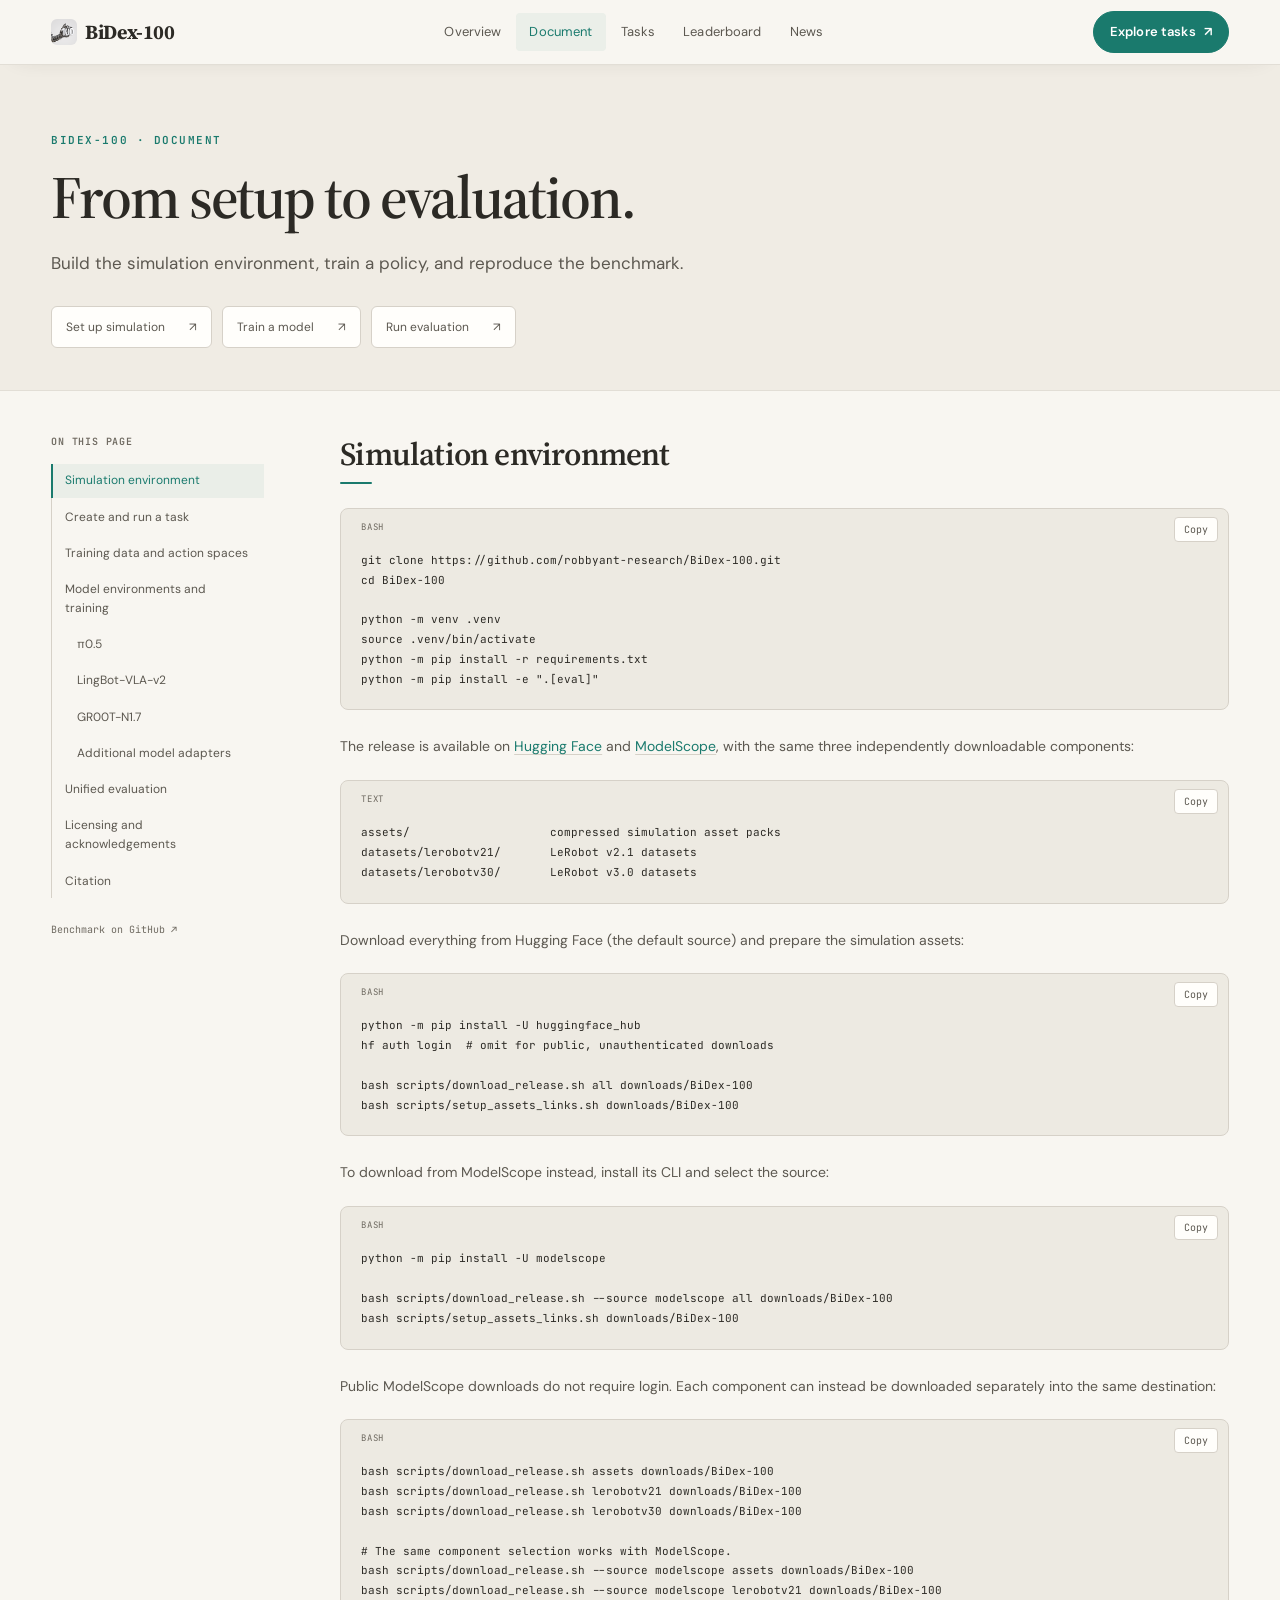
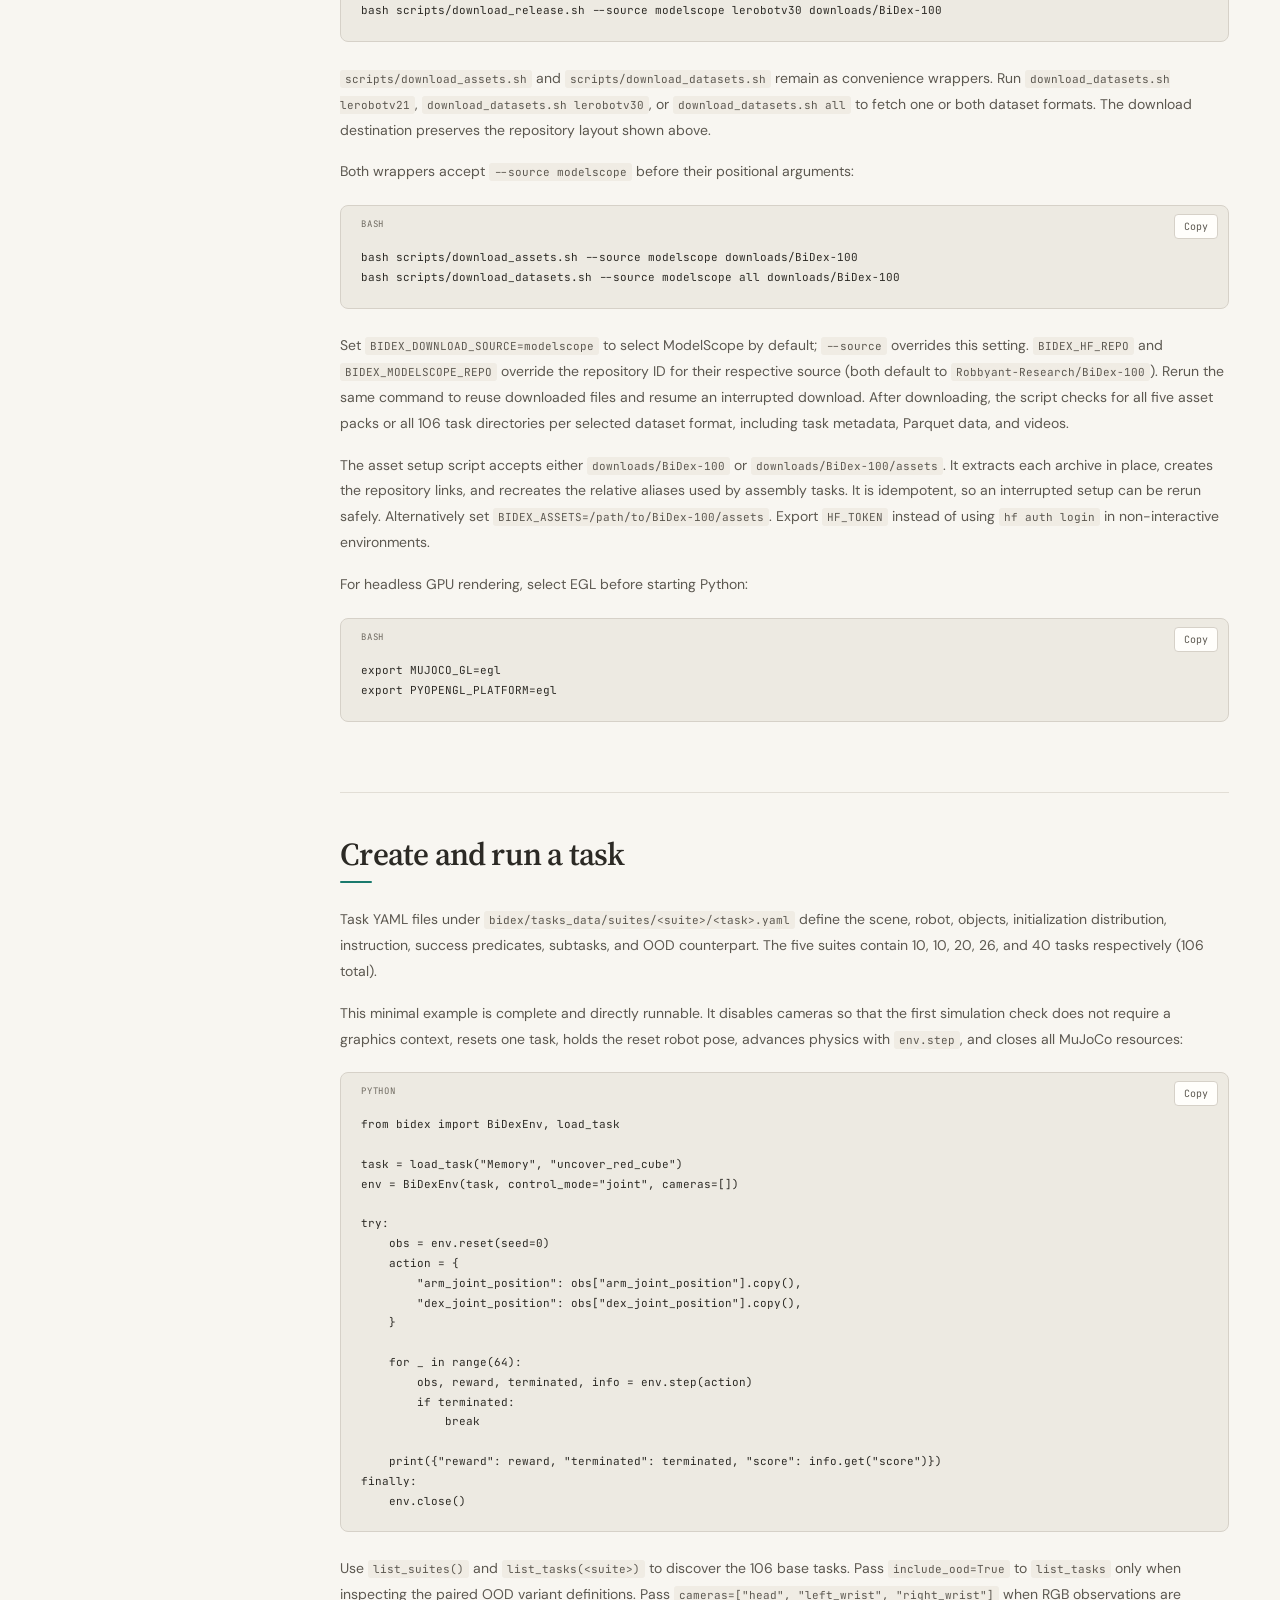
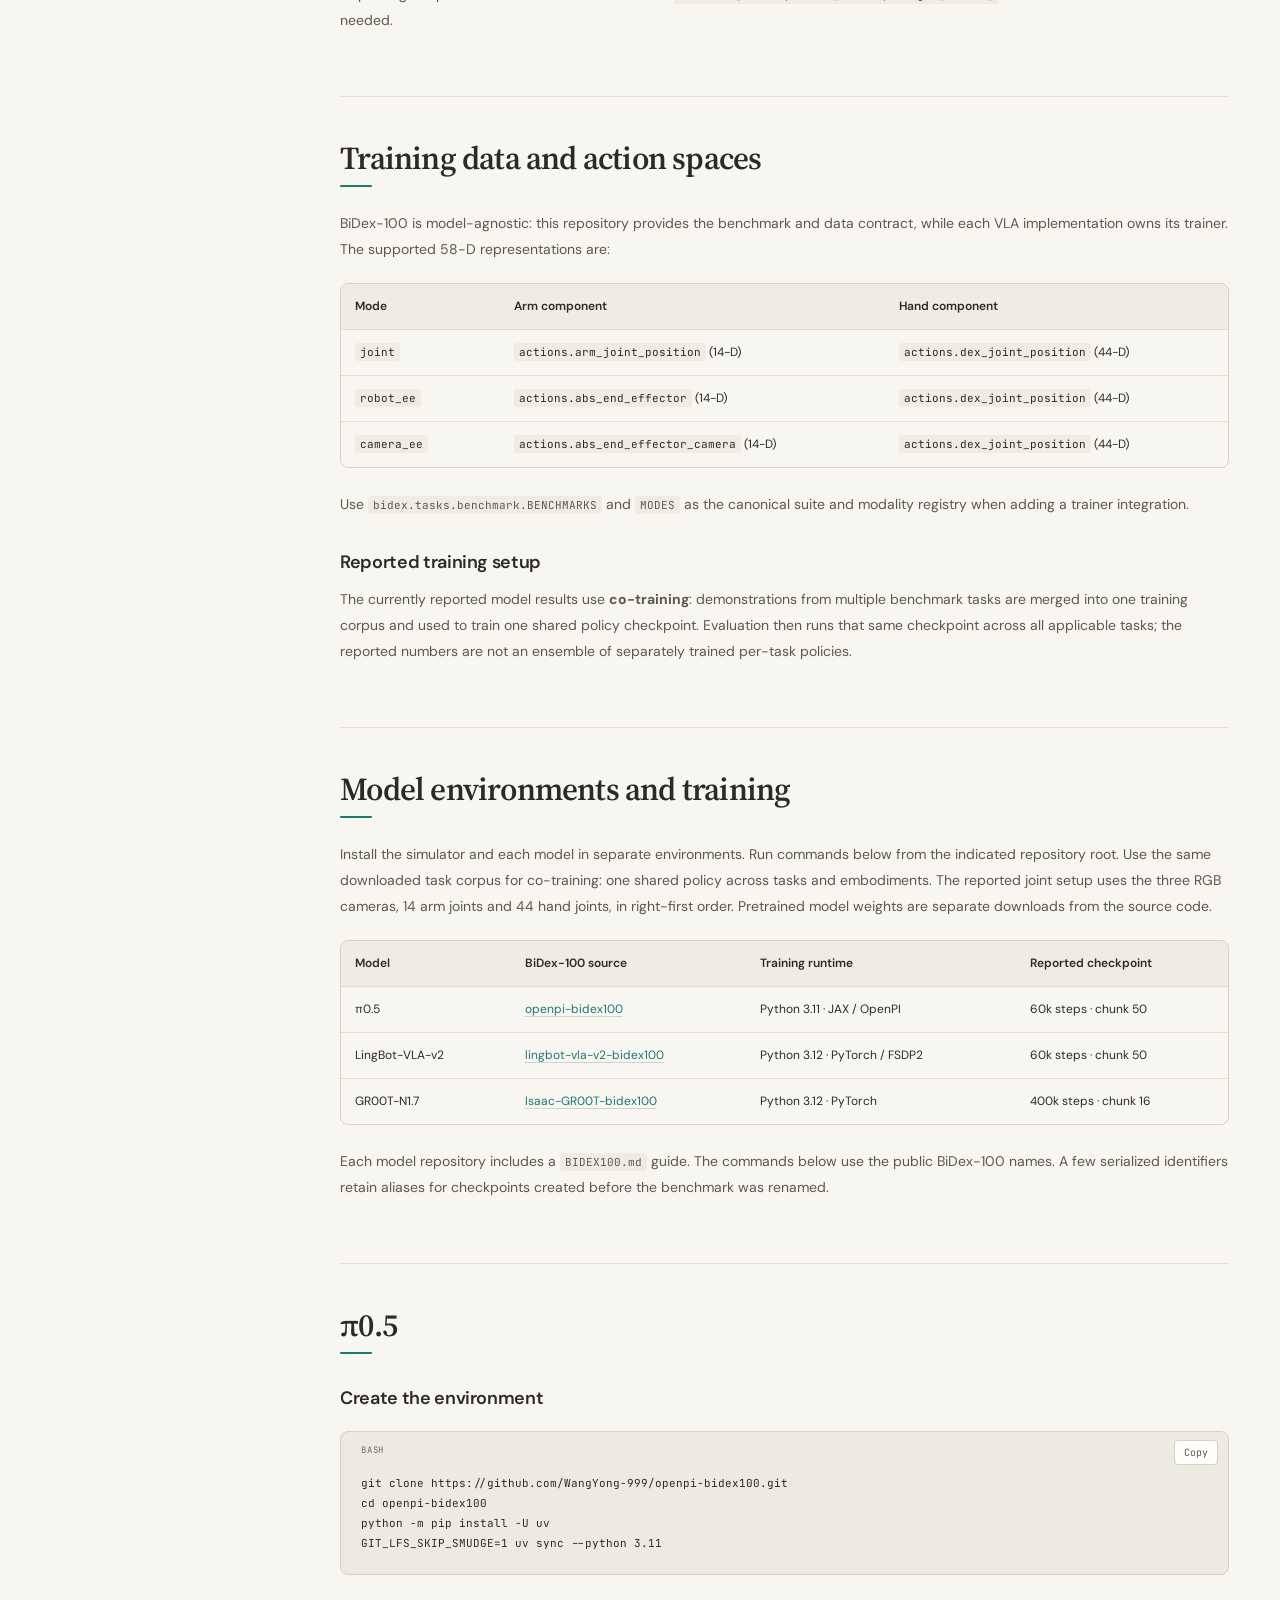
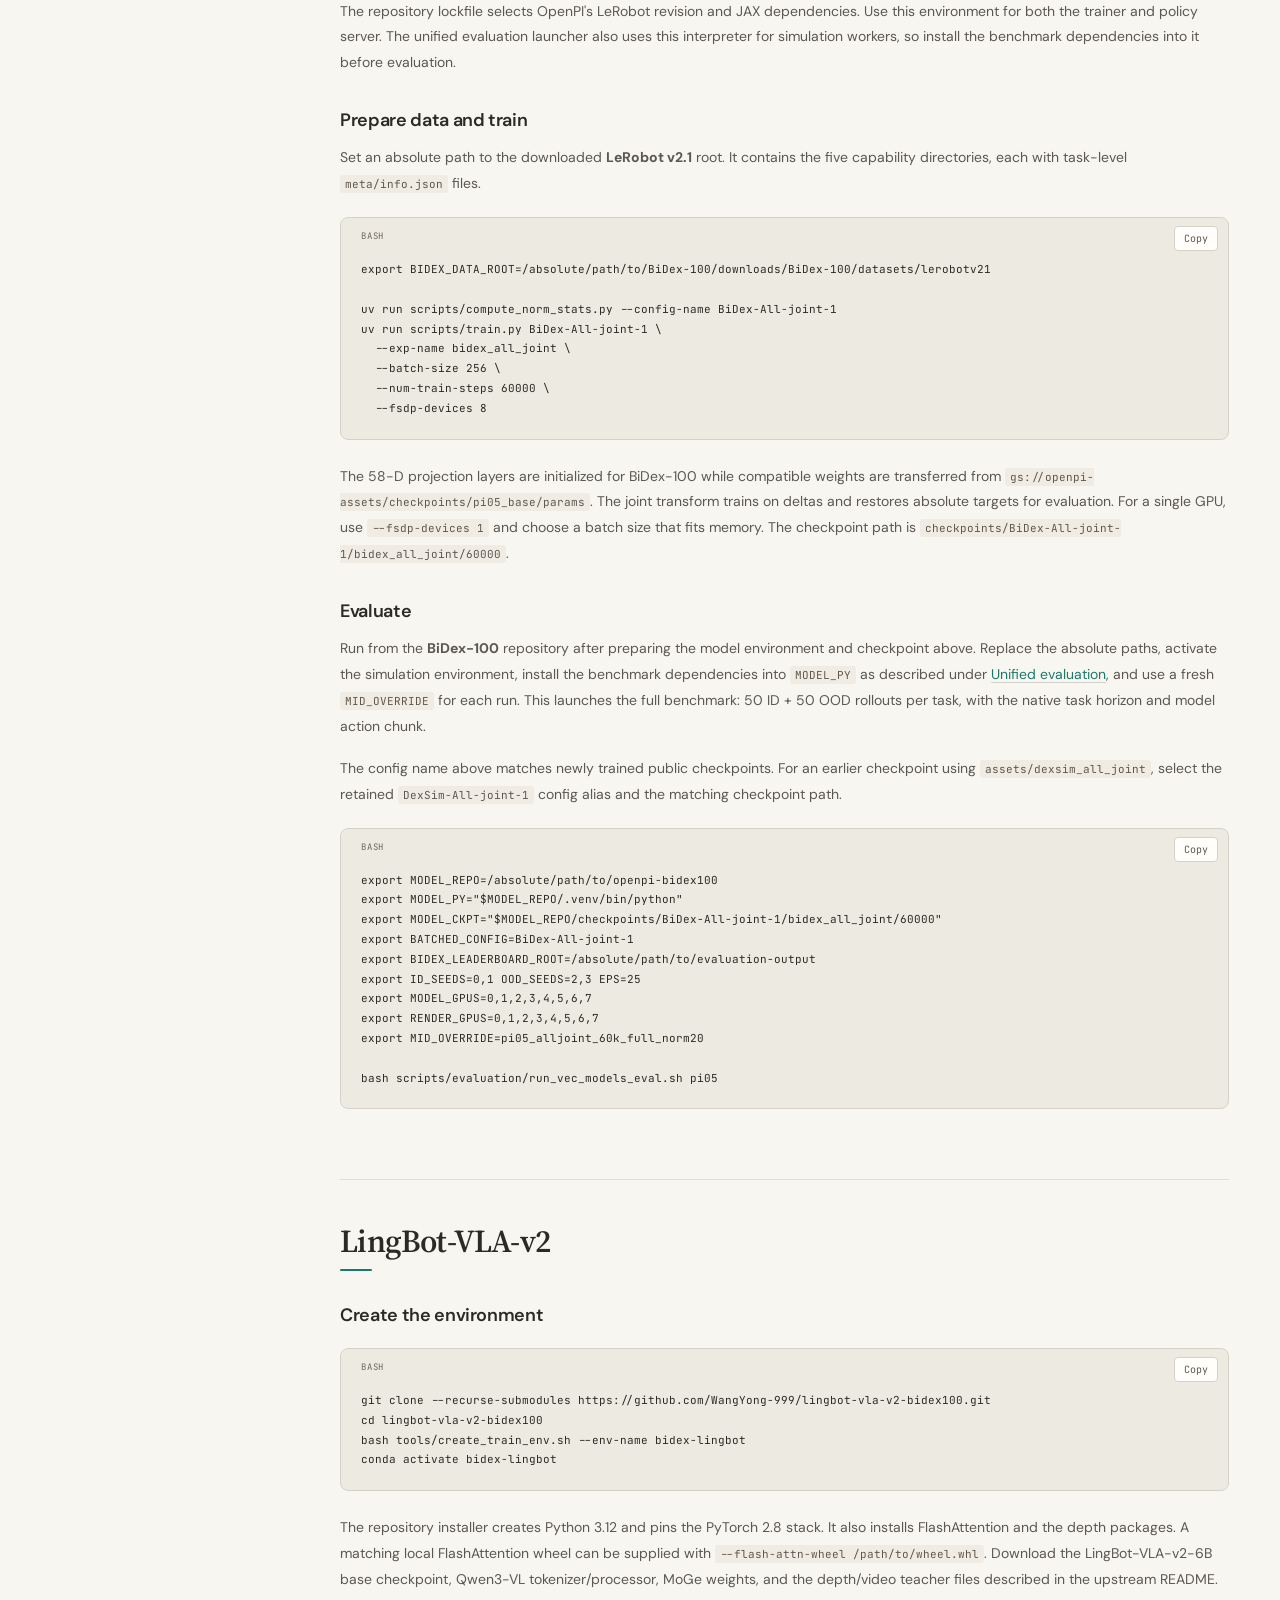
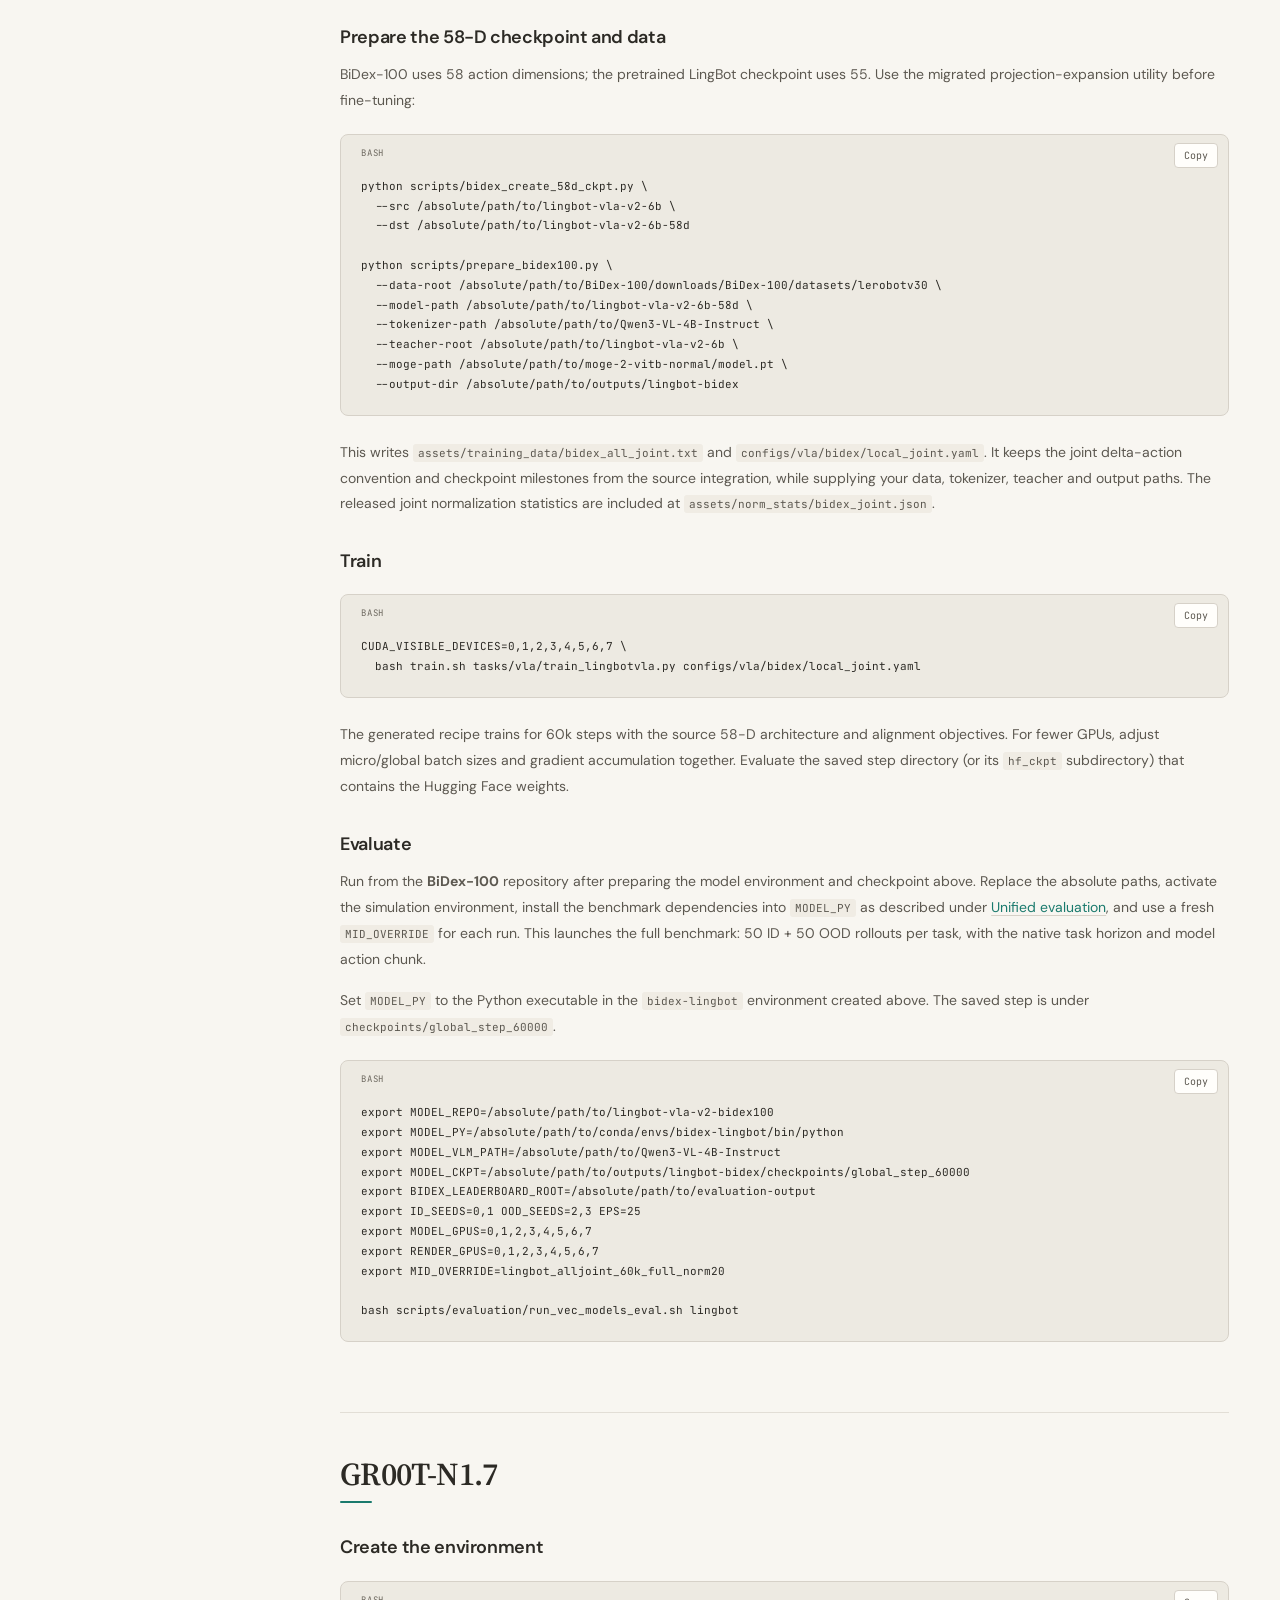
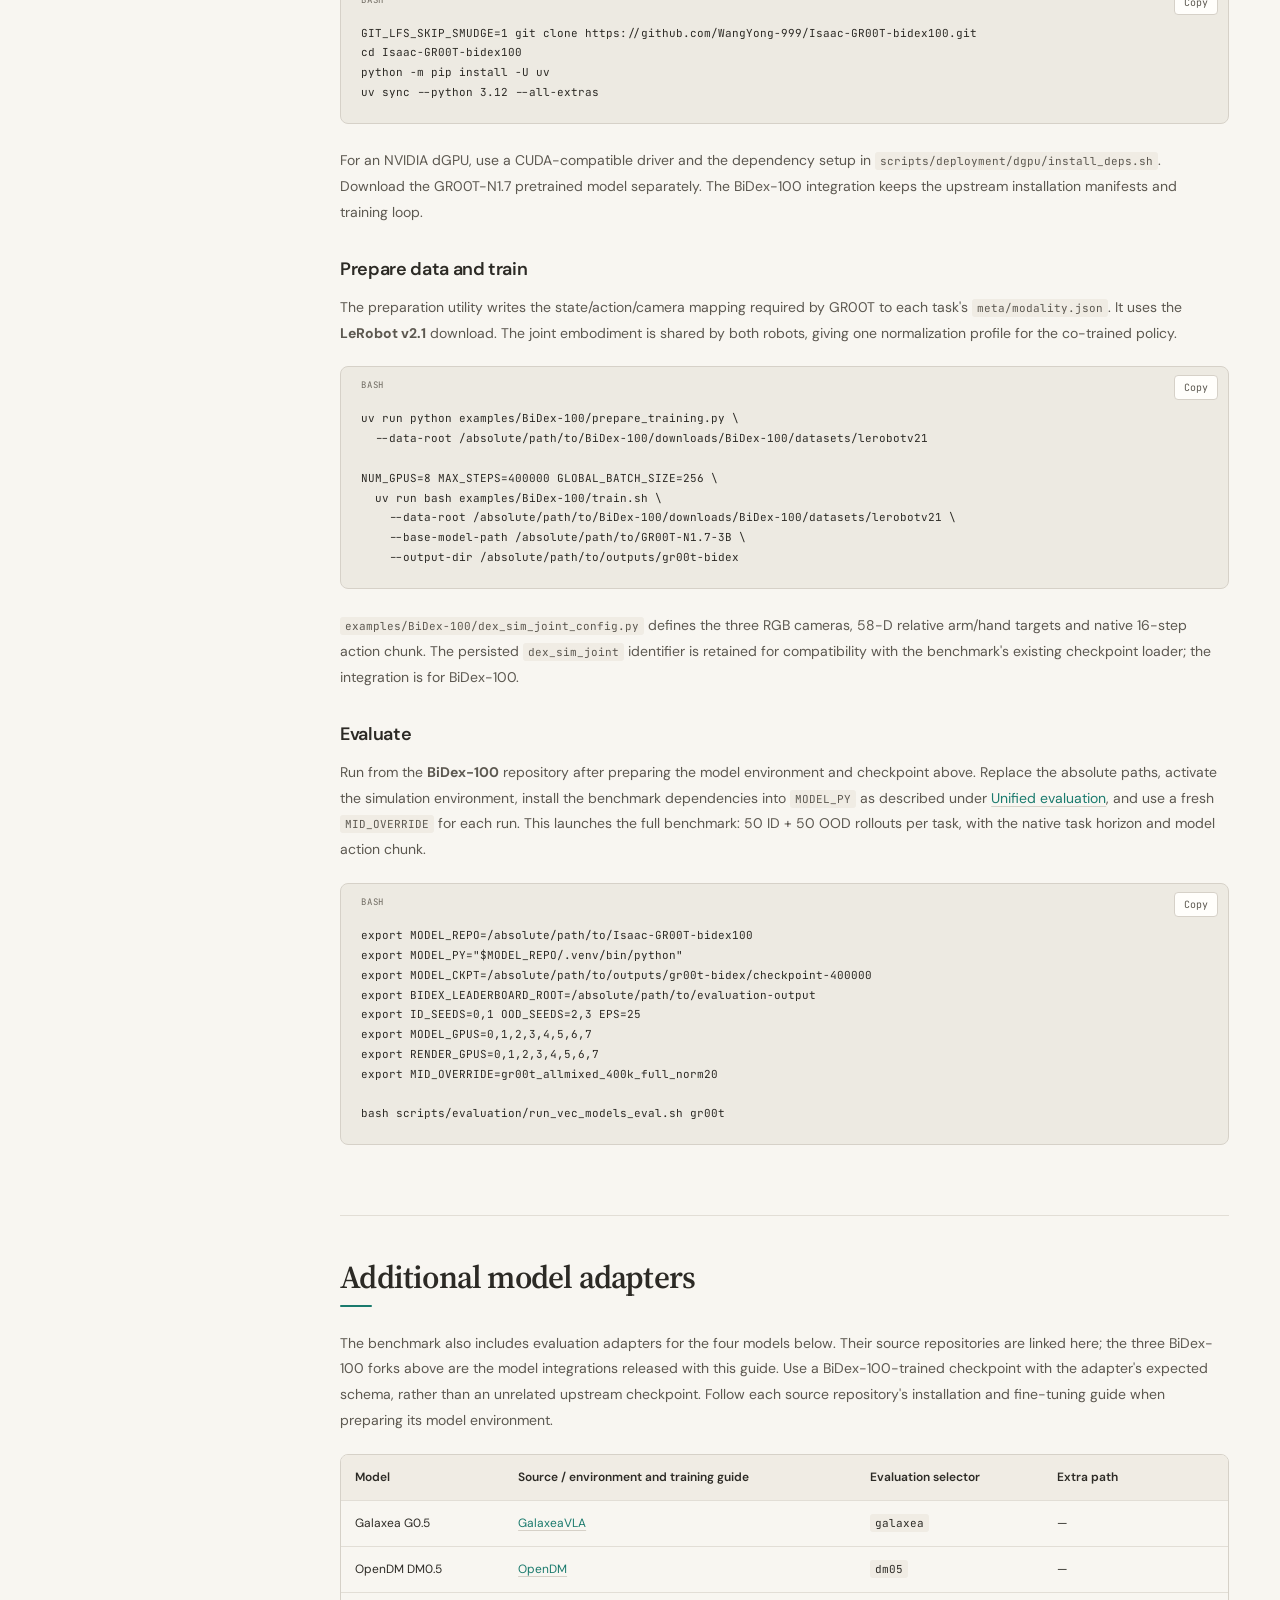
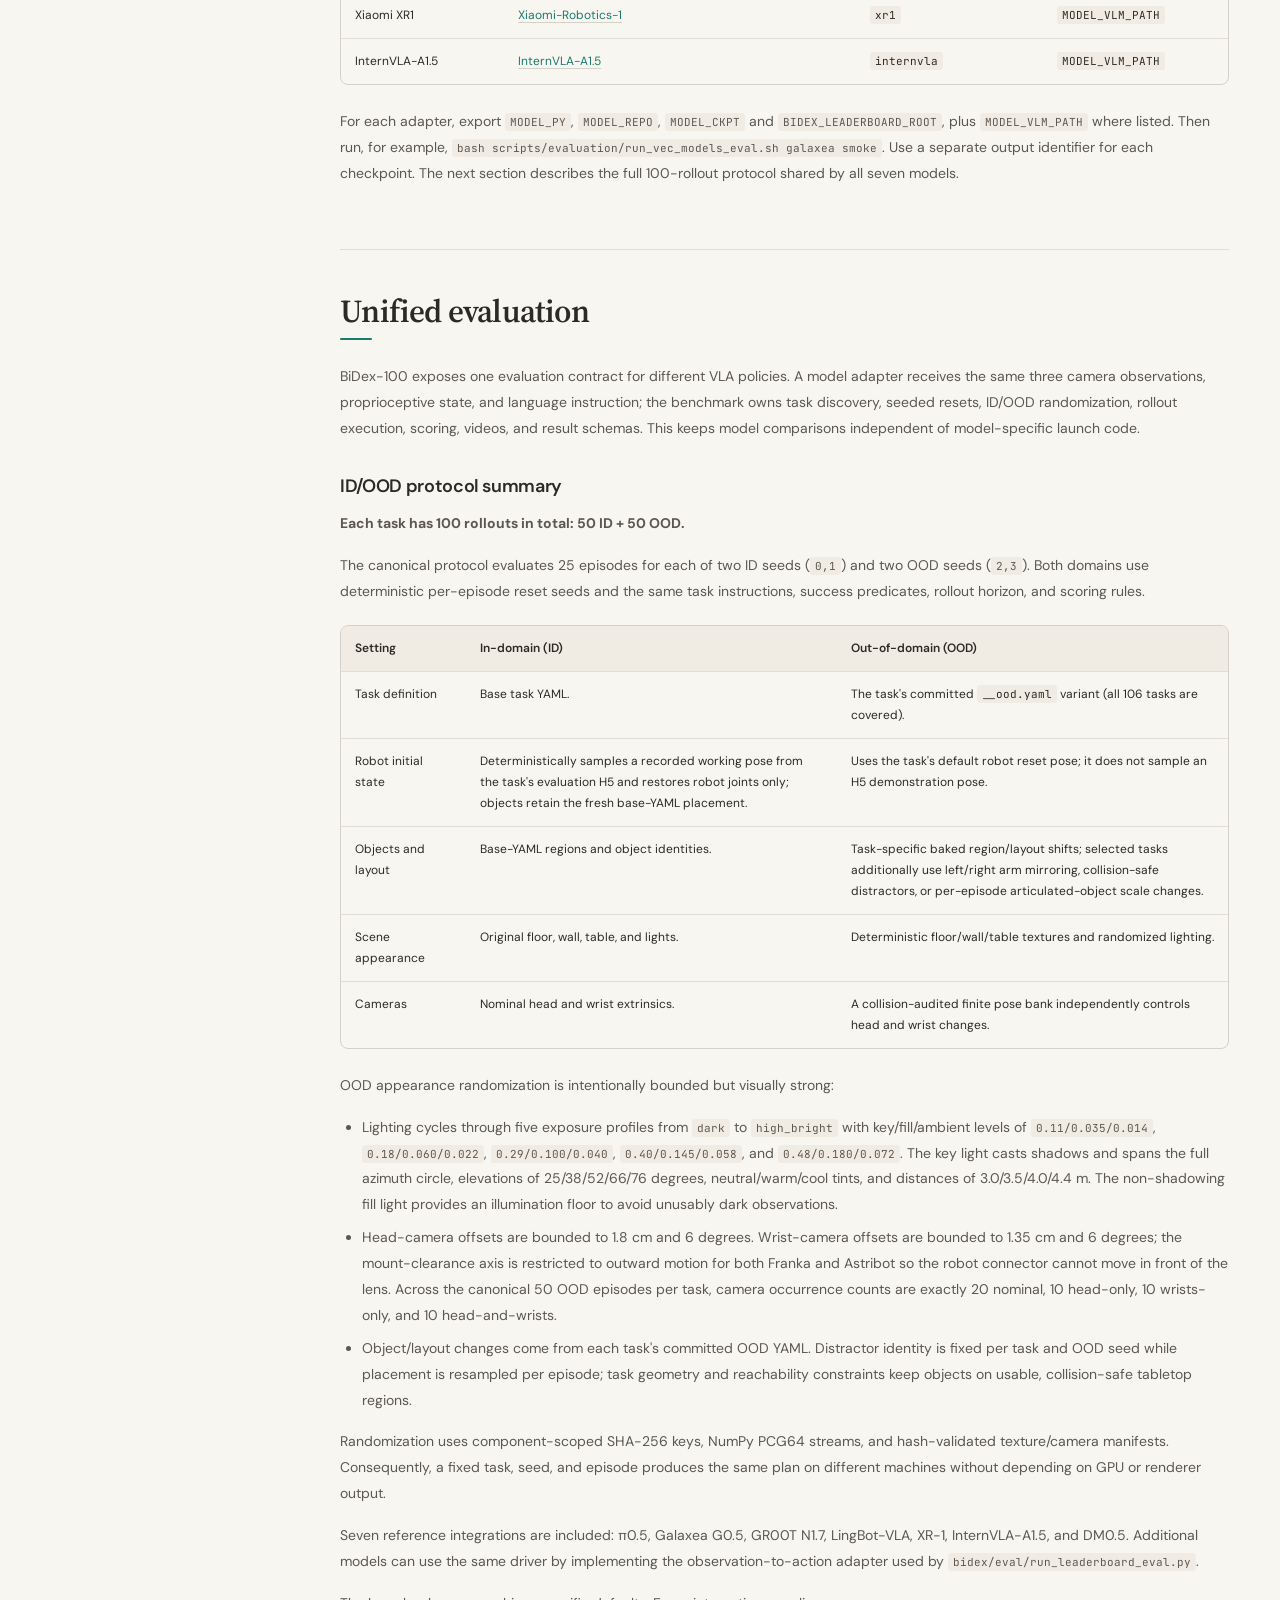
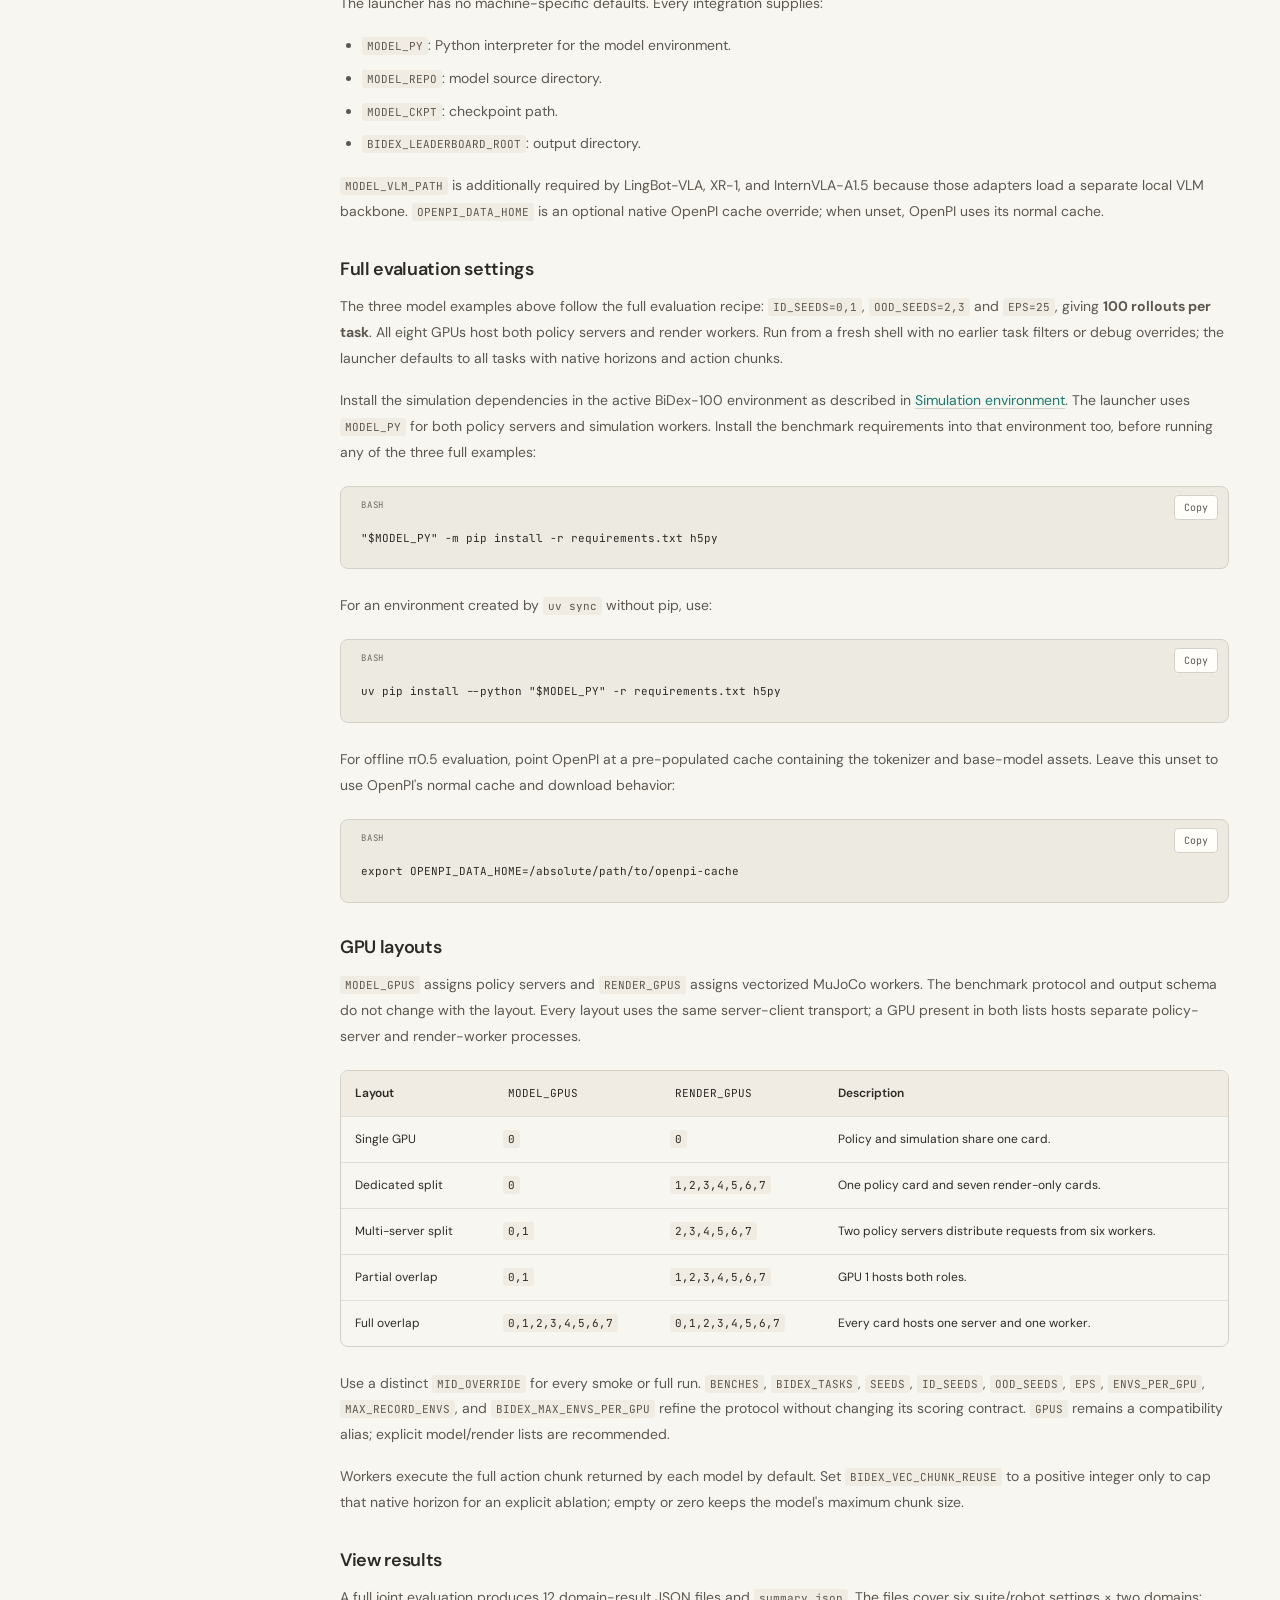
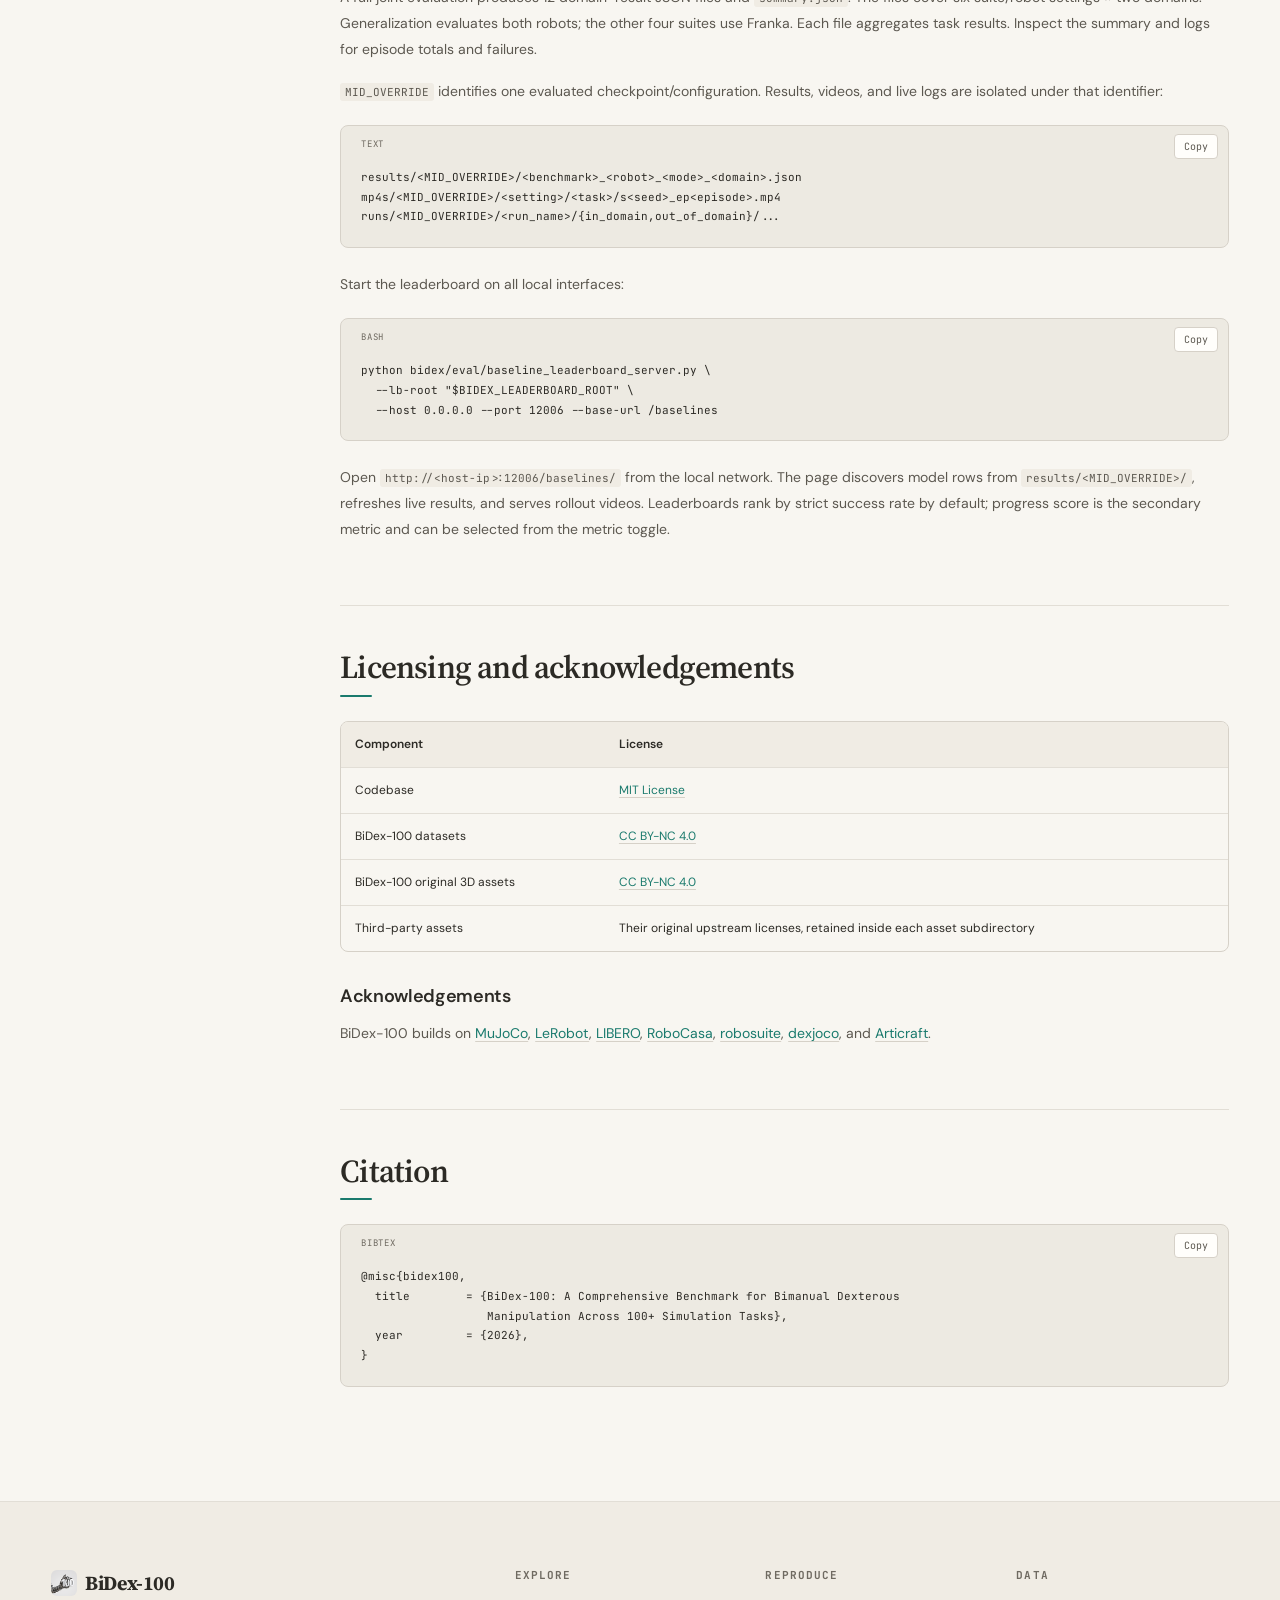
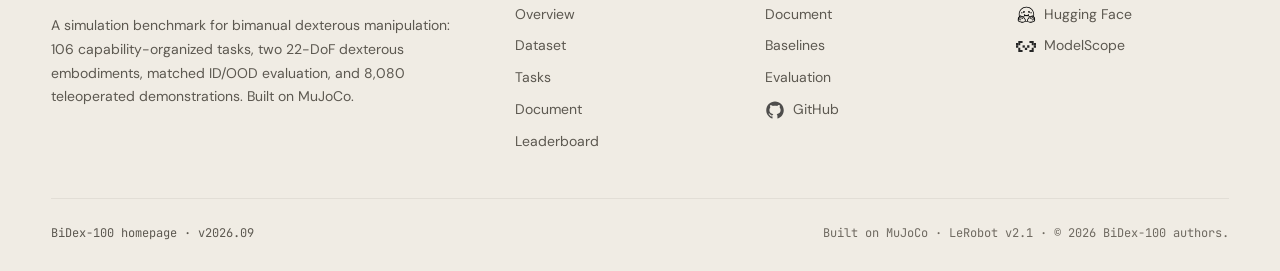
==== commit 105a2073: "gh-pages: visualize dataset composition and task flows" ====
--- a/document.html
+++ b/document.html
@@ -629,7 +629,7 @@
       <div>
         <h5>Explore</h5>
         <a href="./#overview">Overview</a>
-        <a href="./#benchmark">Benchmark</a>
+        <a href="./#dataset">Dataset</a>
         <a href="./#get-started">Tasks</a>
         <a href="document.html">Document</a>
         <a href="leaderboard.html">Leaderboard</a>
--- a/static/css/layout.css
+++ b/static/css/layout.css
@@ -112,3 +112,6 @@
   .nav-cta .btn>span{display:none;}
 }
 @media(prefers-reduced-motion:reduce){html{scroll-behavior:auto;}.fade-in{opacity:1;transform:none;transition:none;}}
+
+/* Supporting descriptions use a smaller step than the section headings. */
+.home-page .lead{font-size:clamp(16px,1.3vw,18px);}
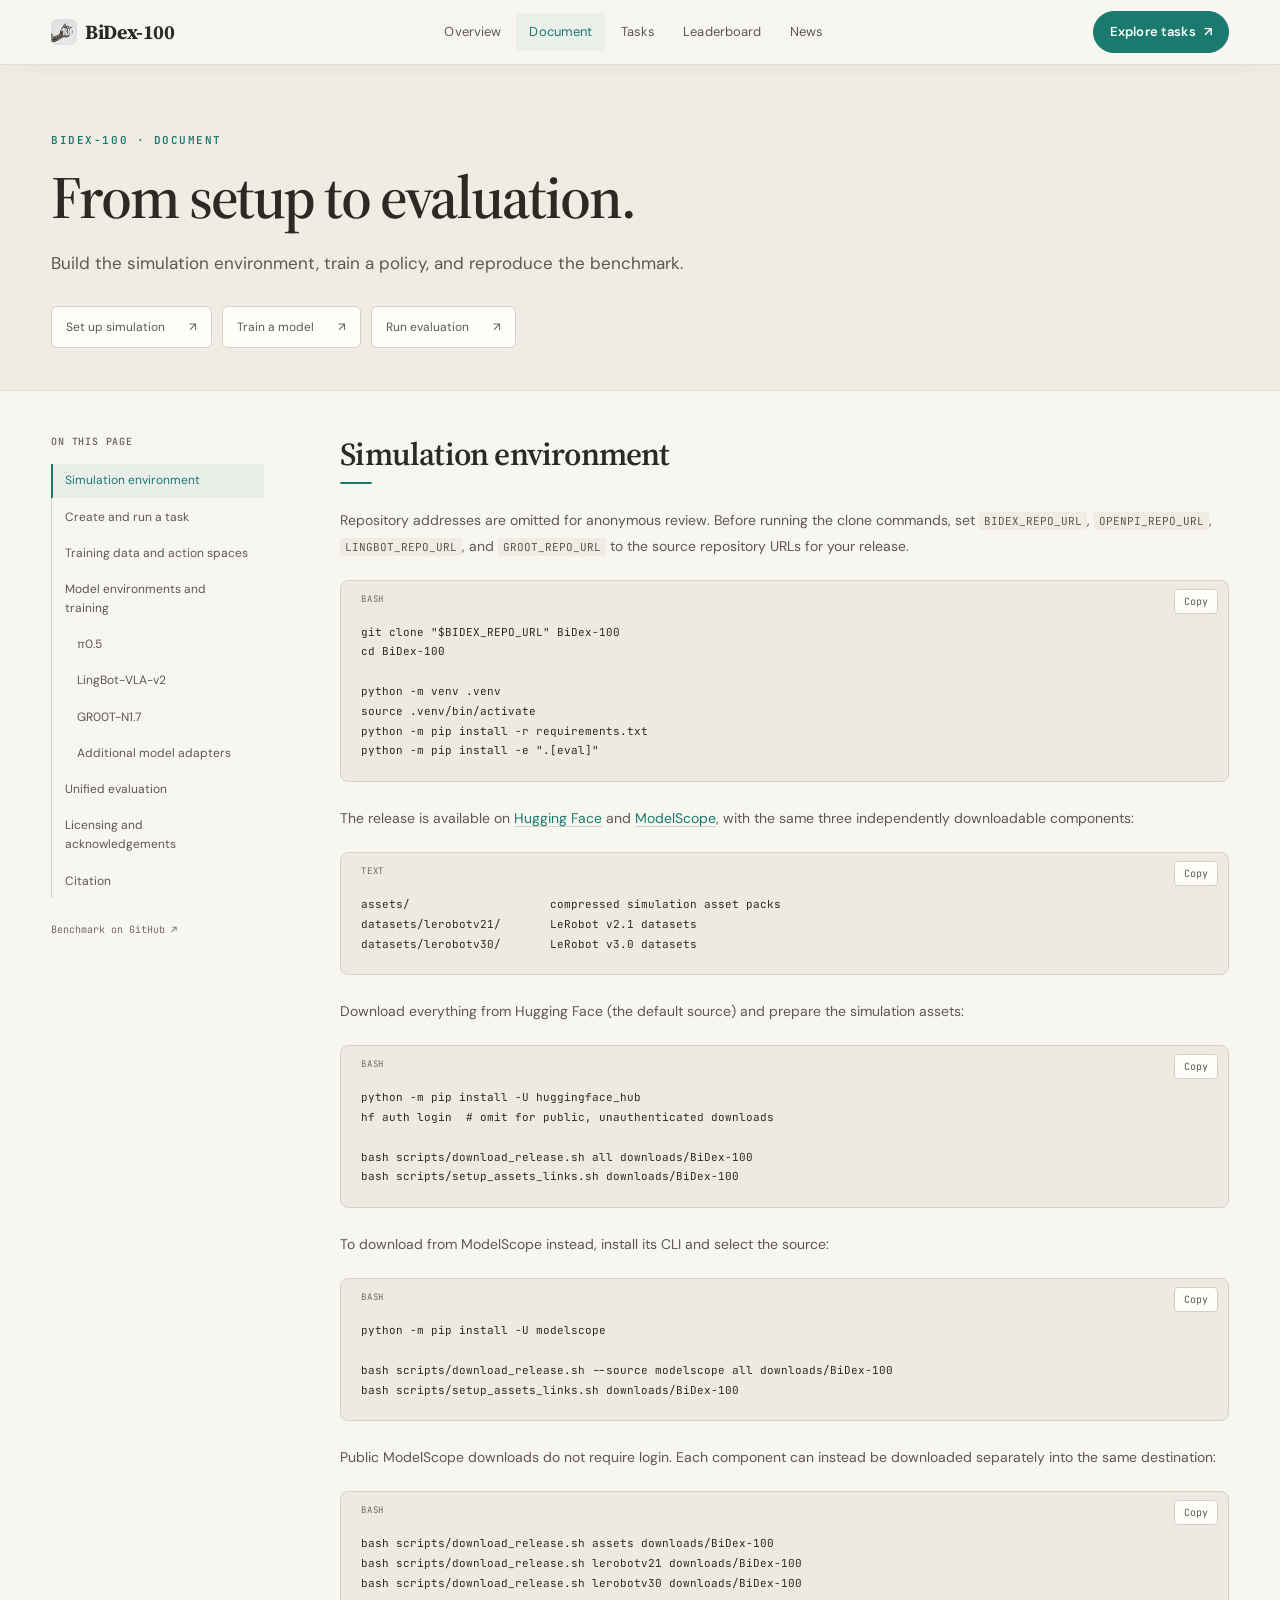
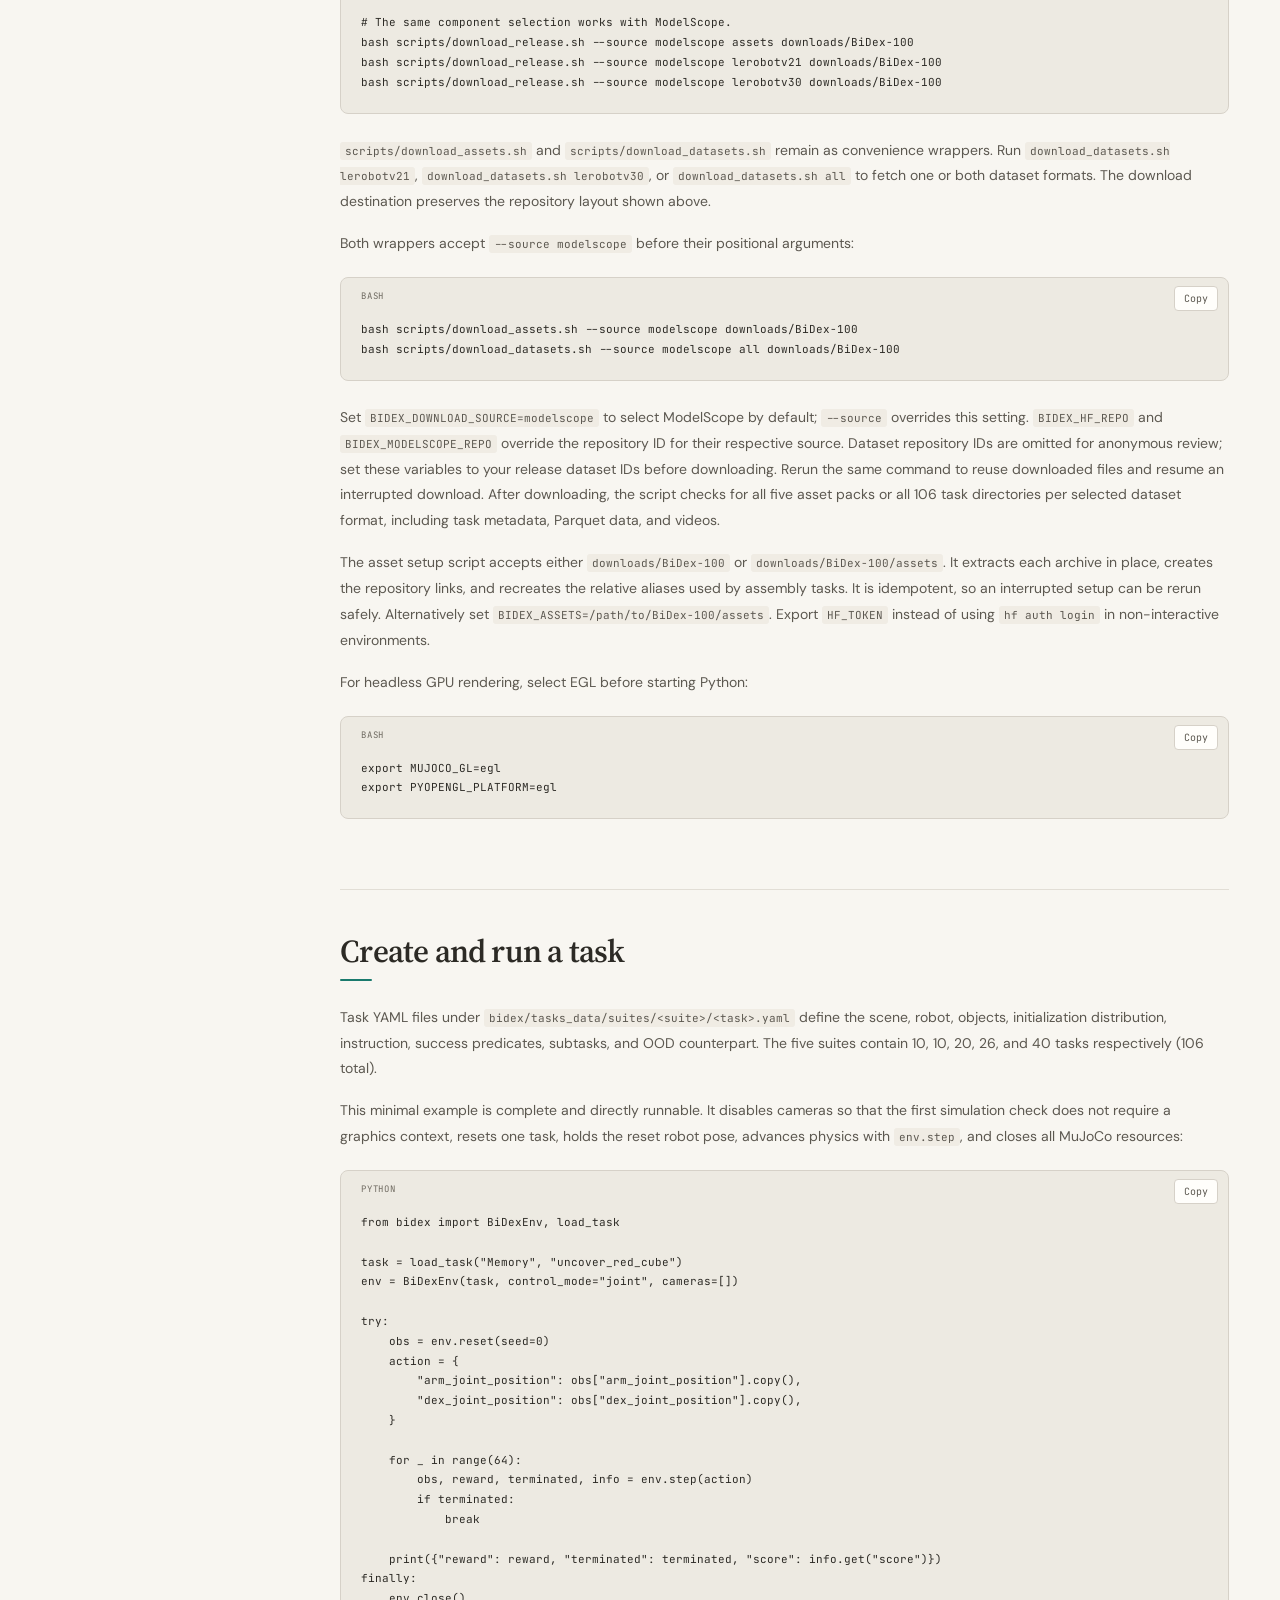
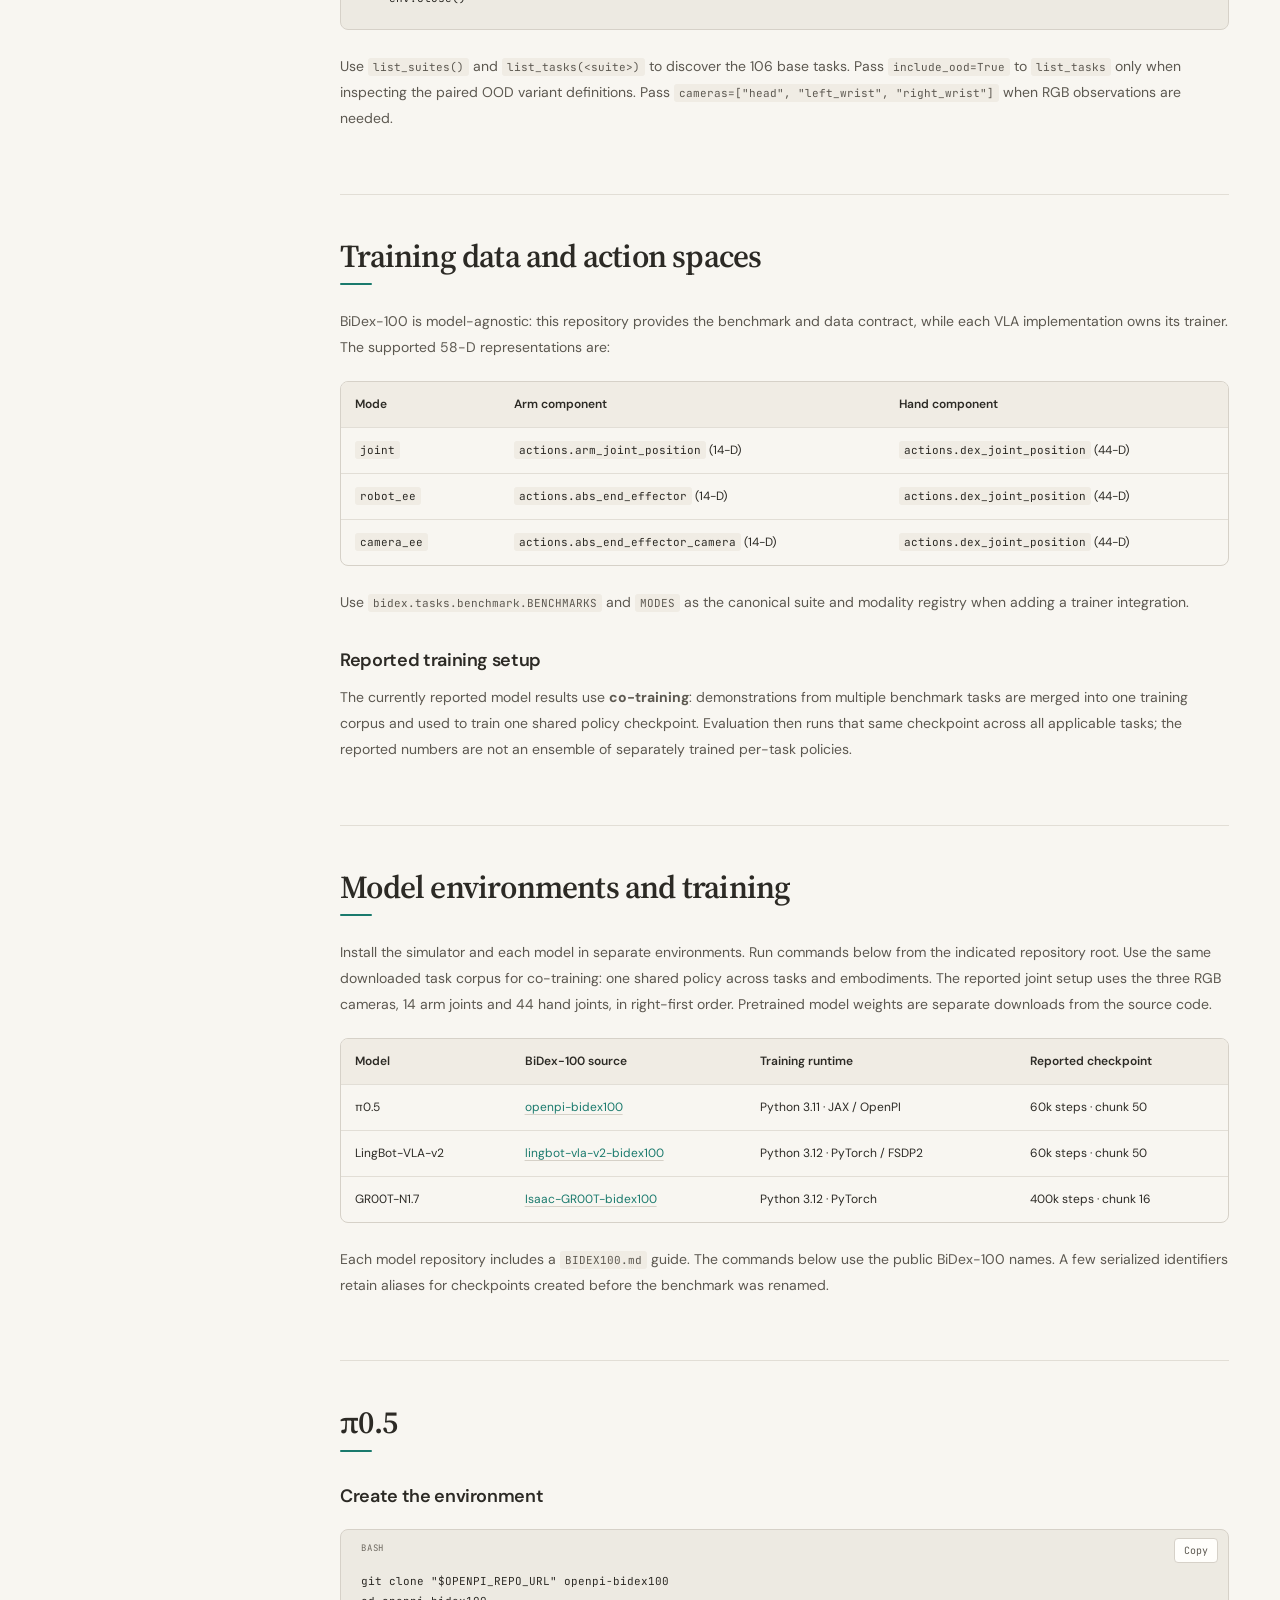
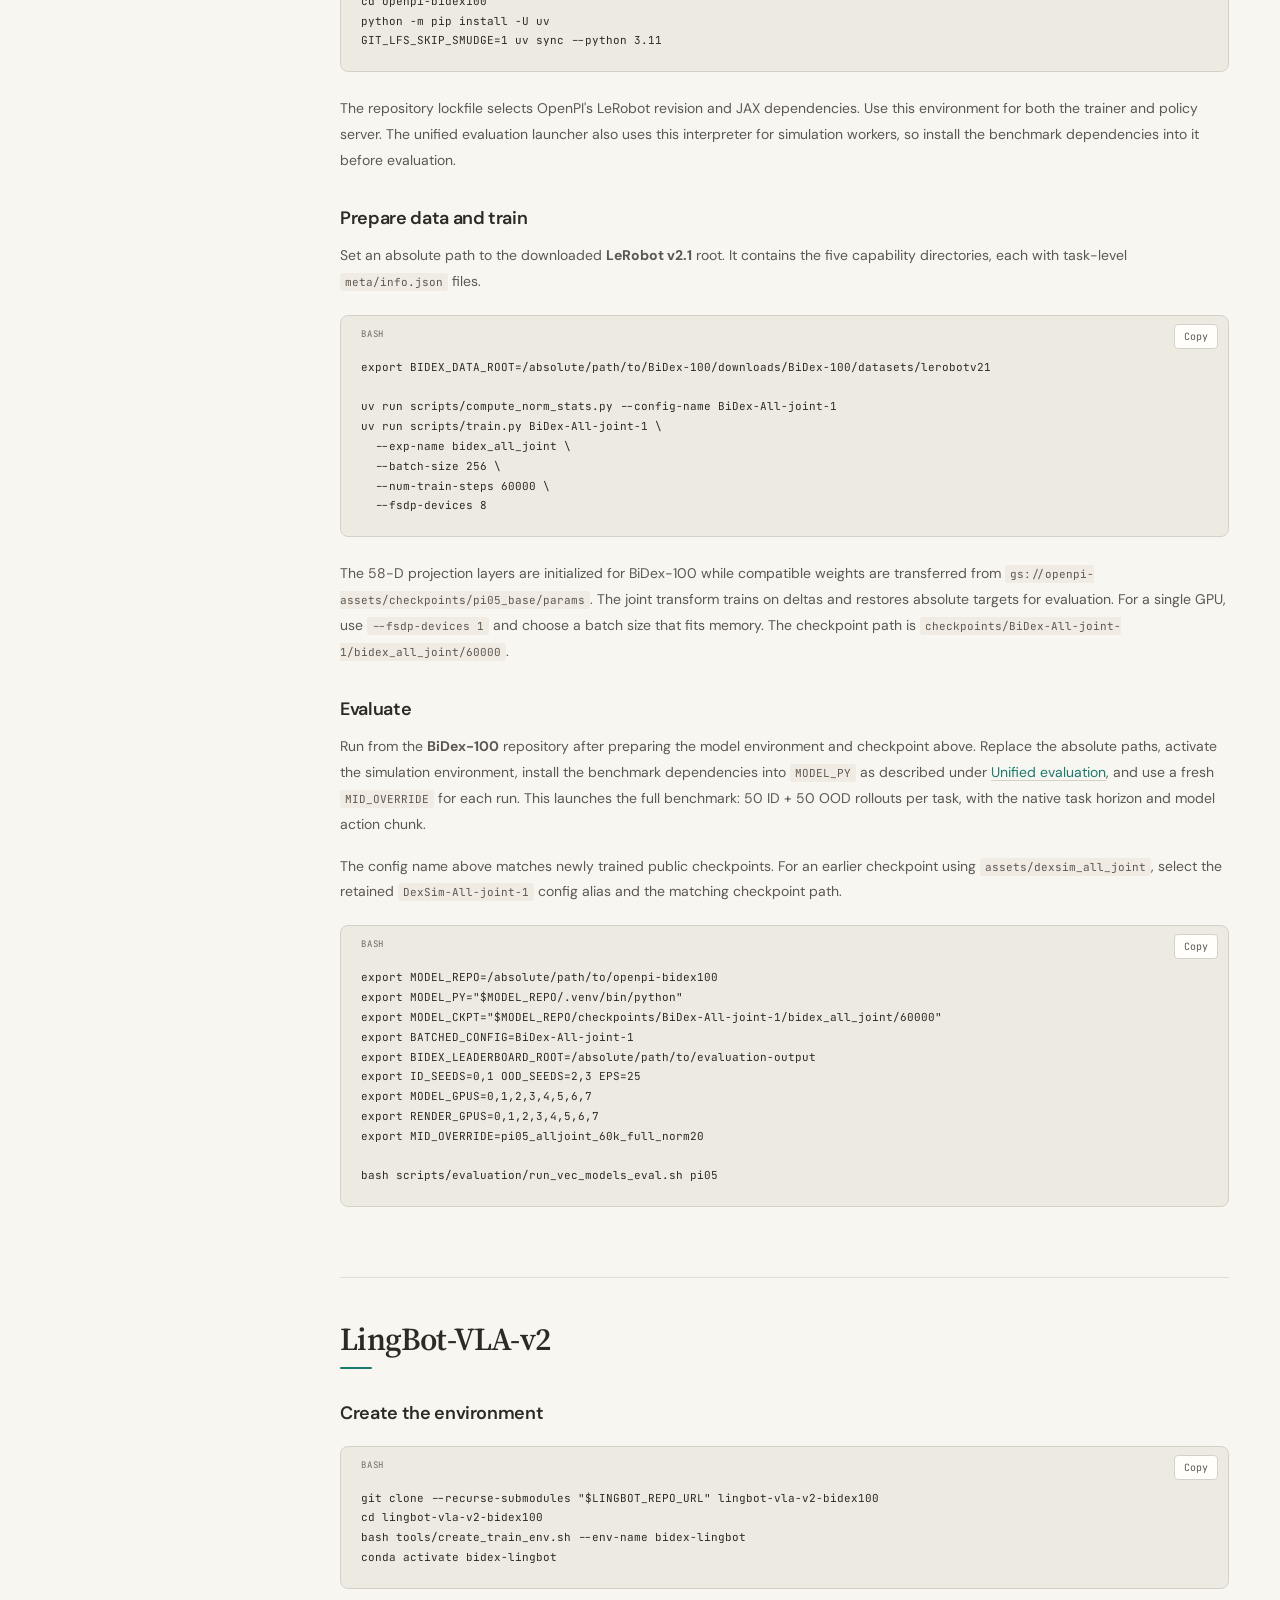
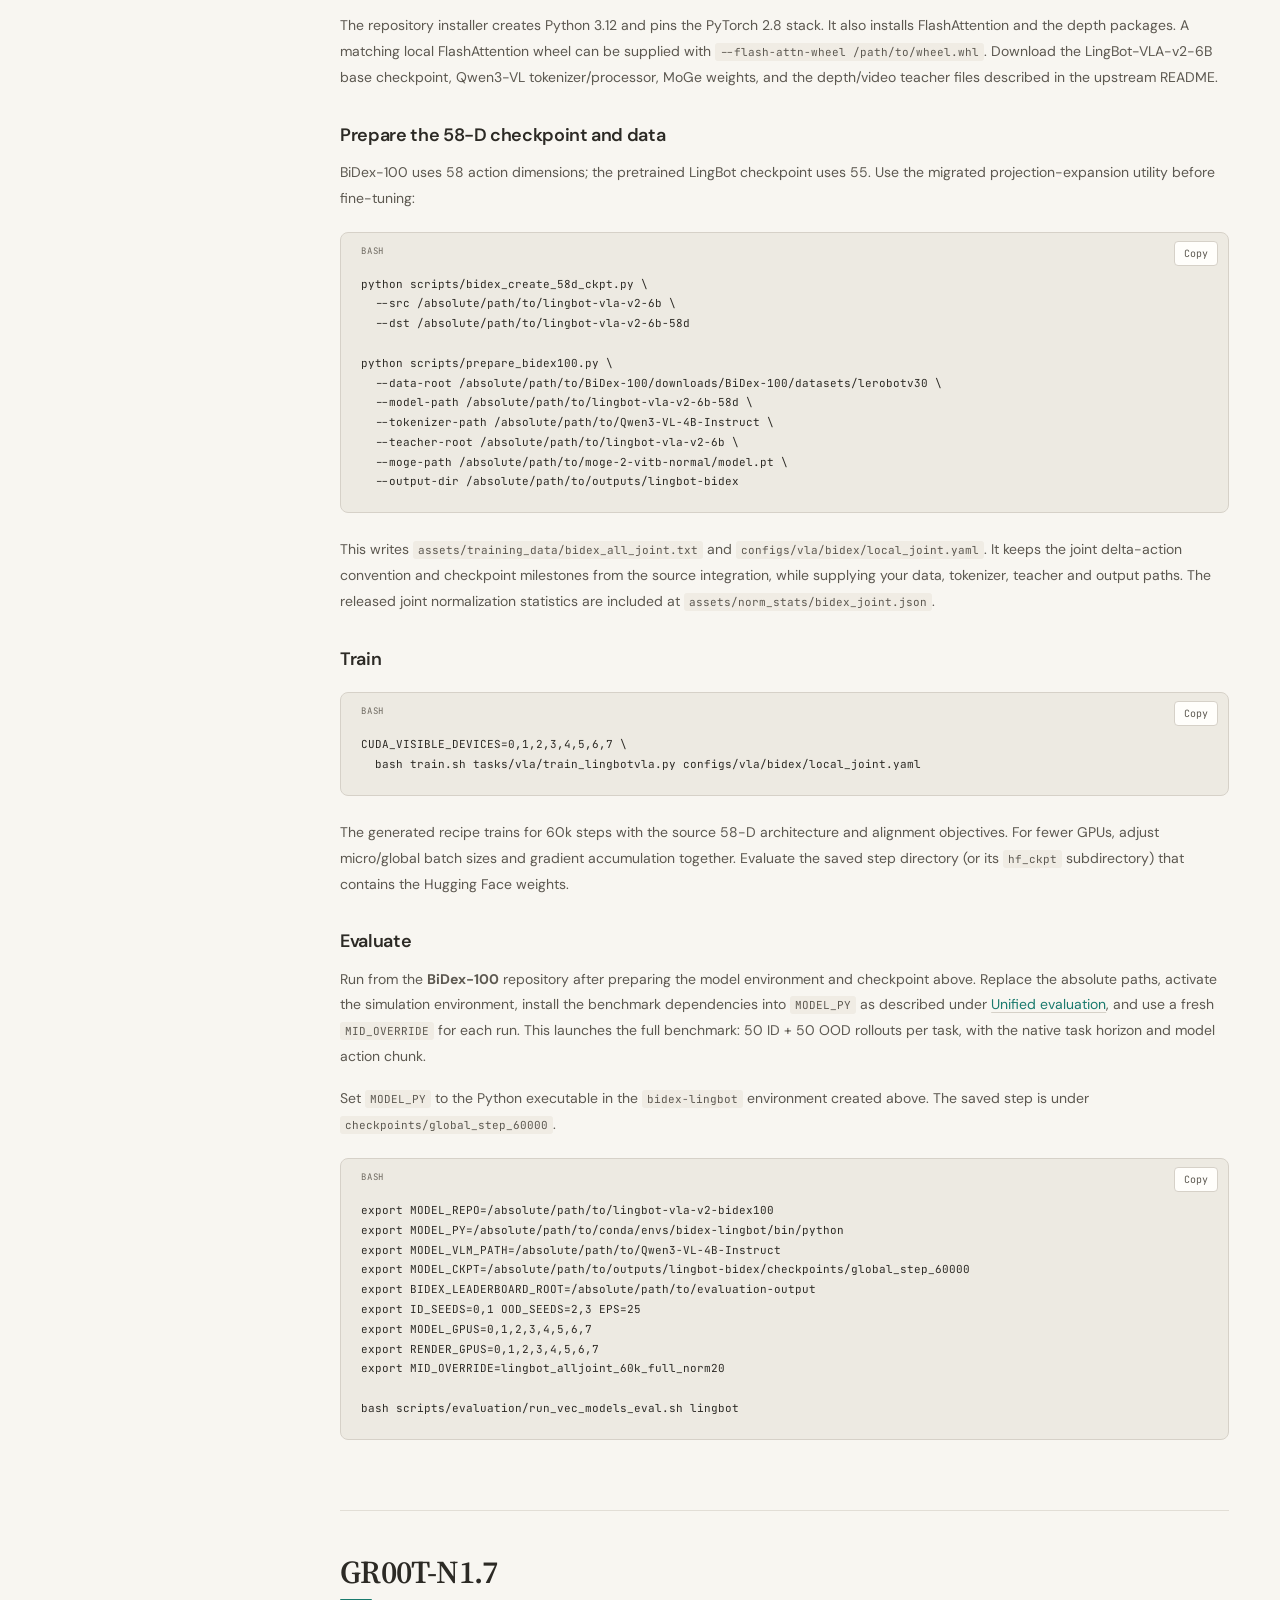
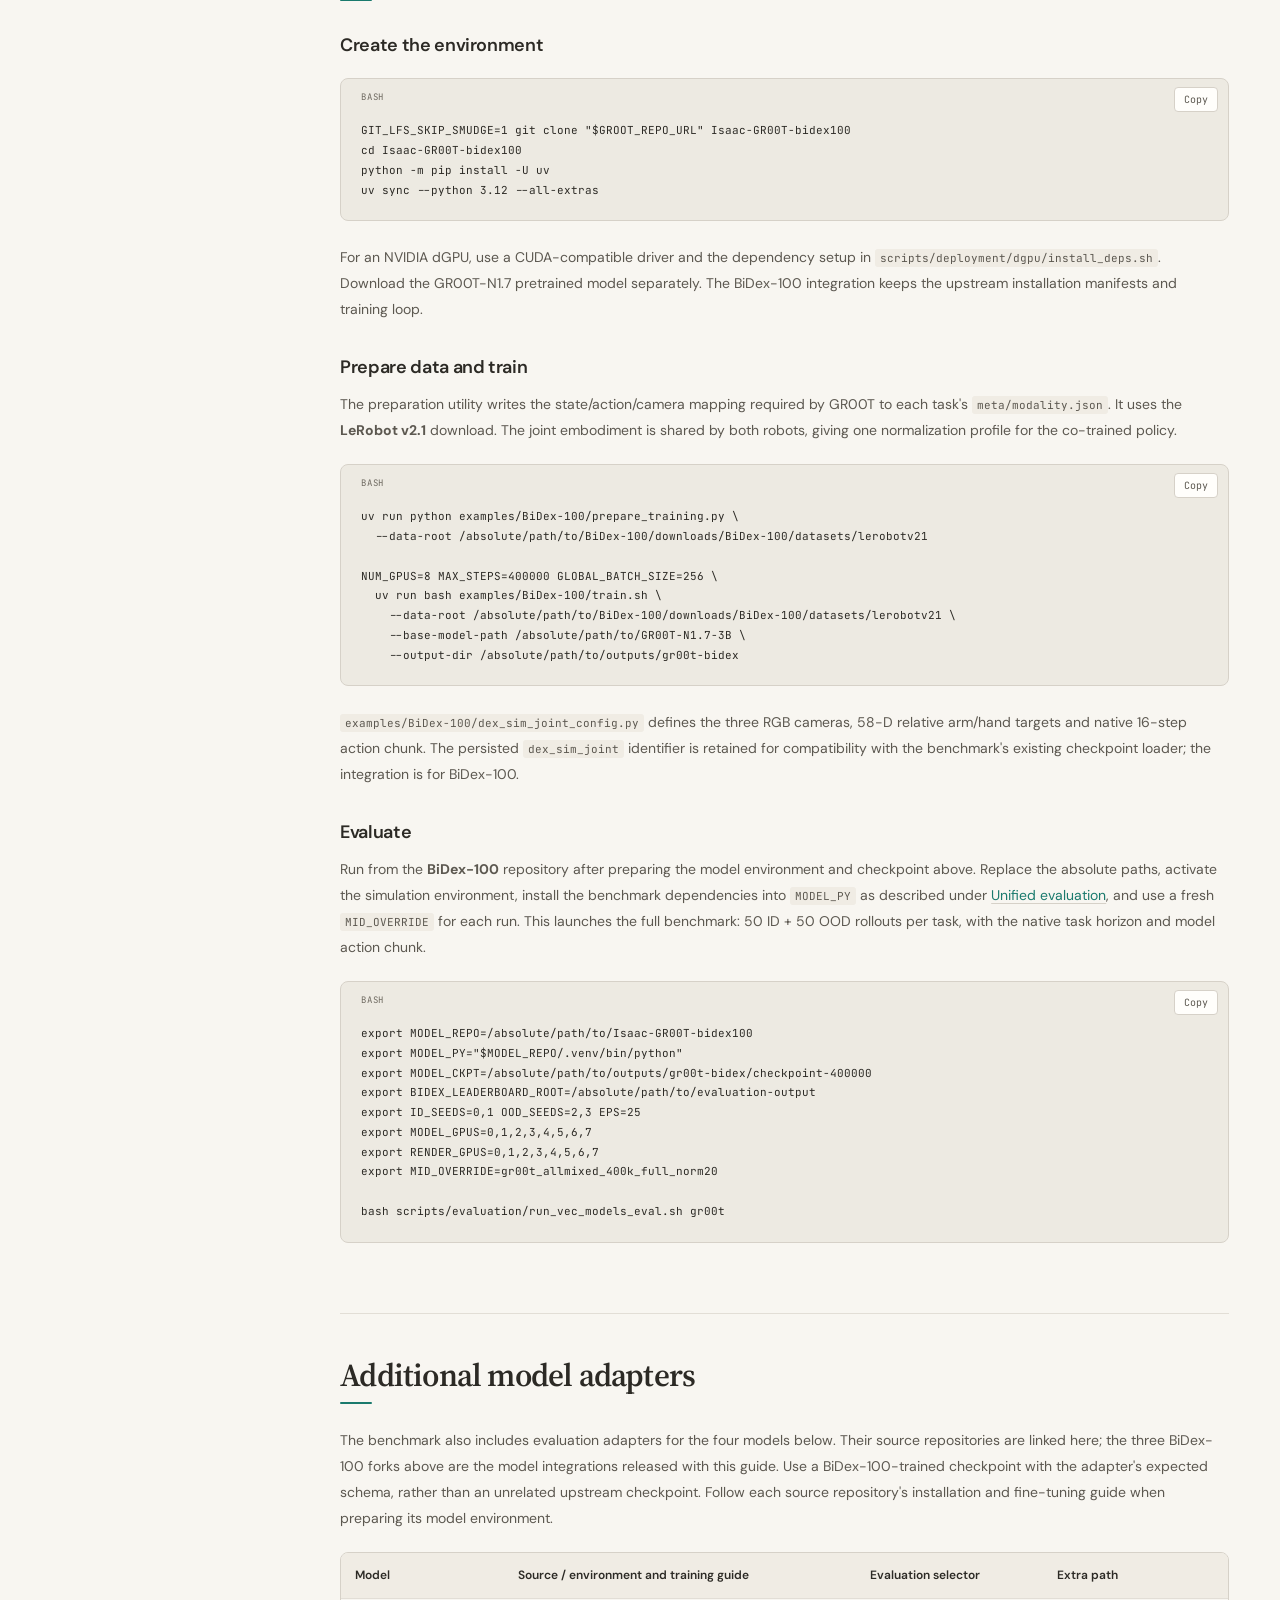
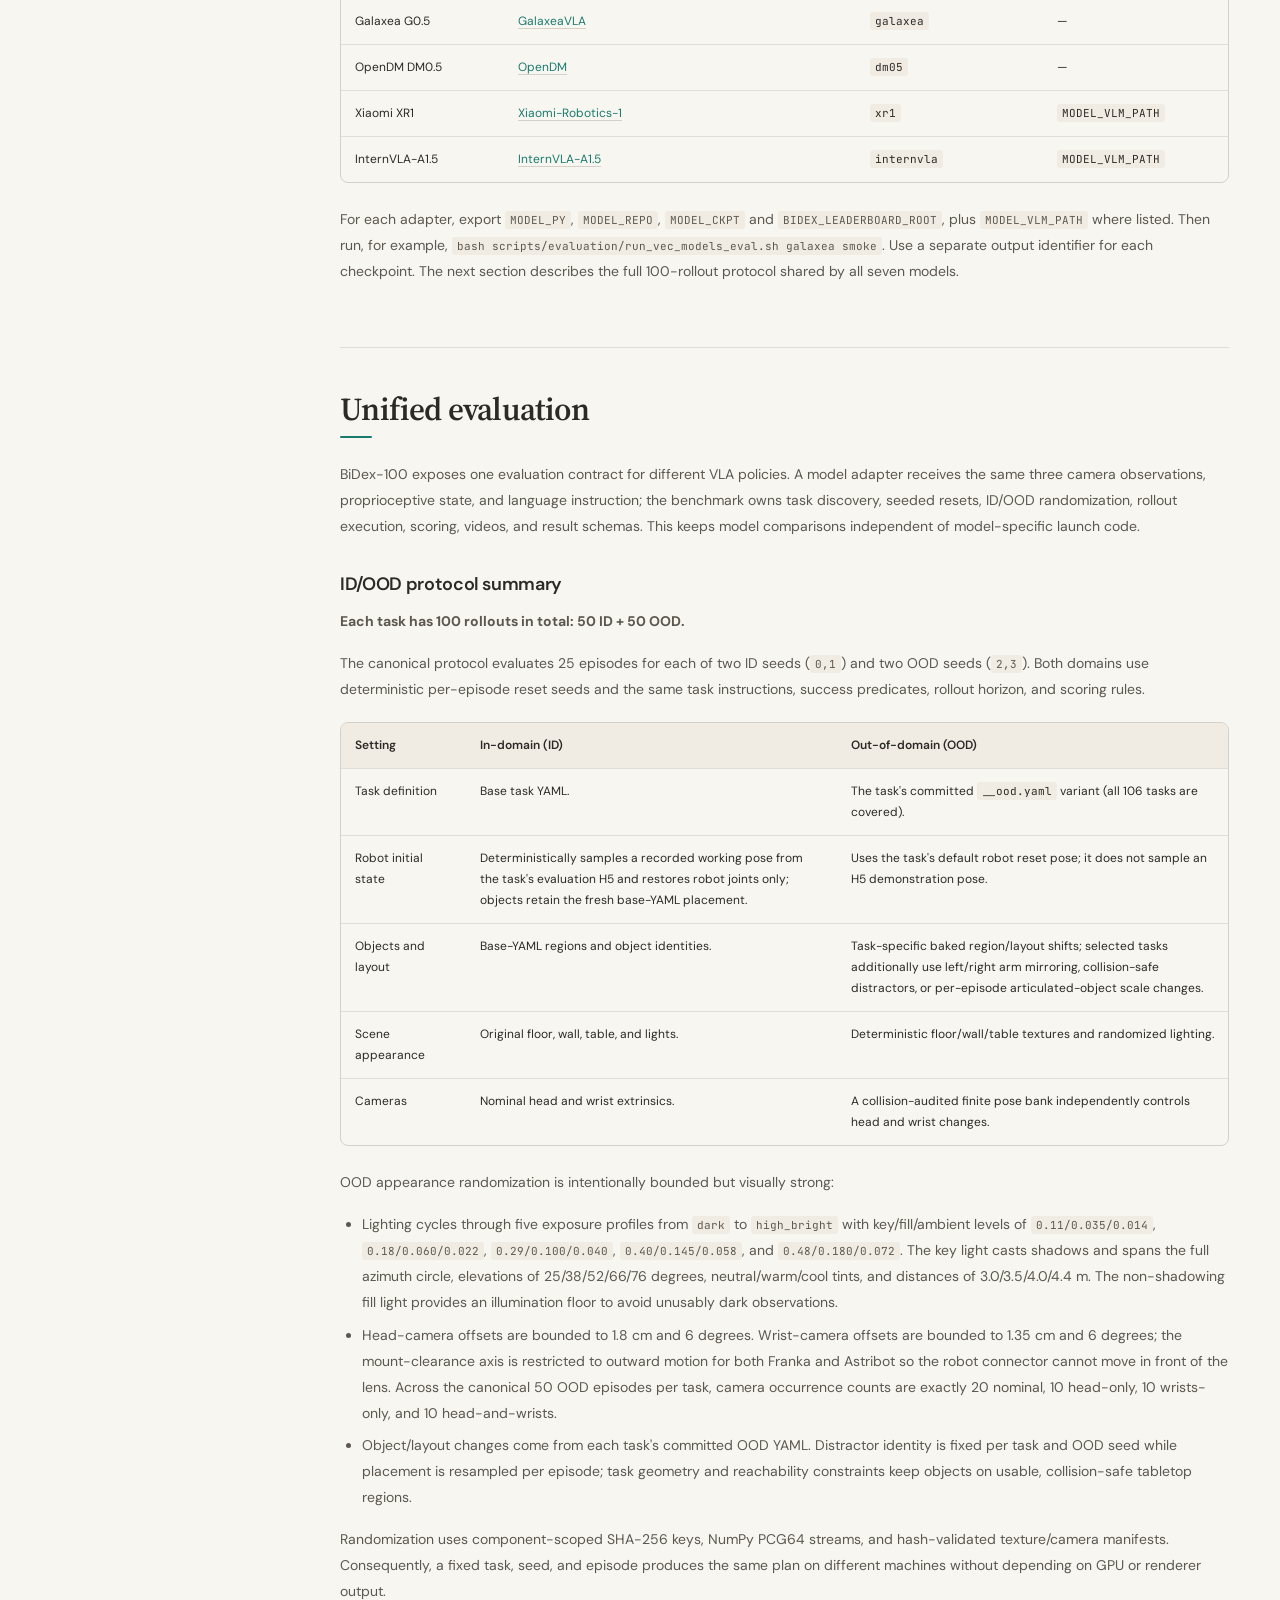
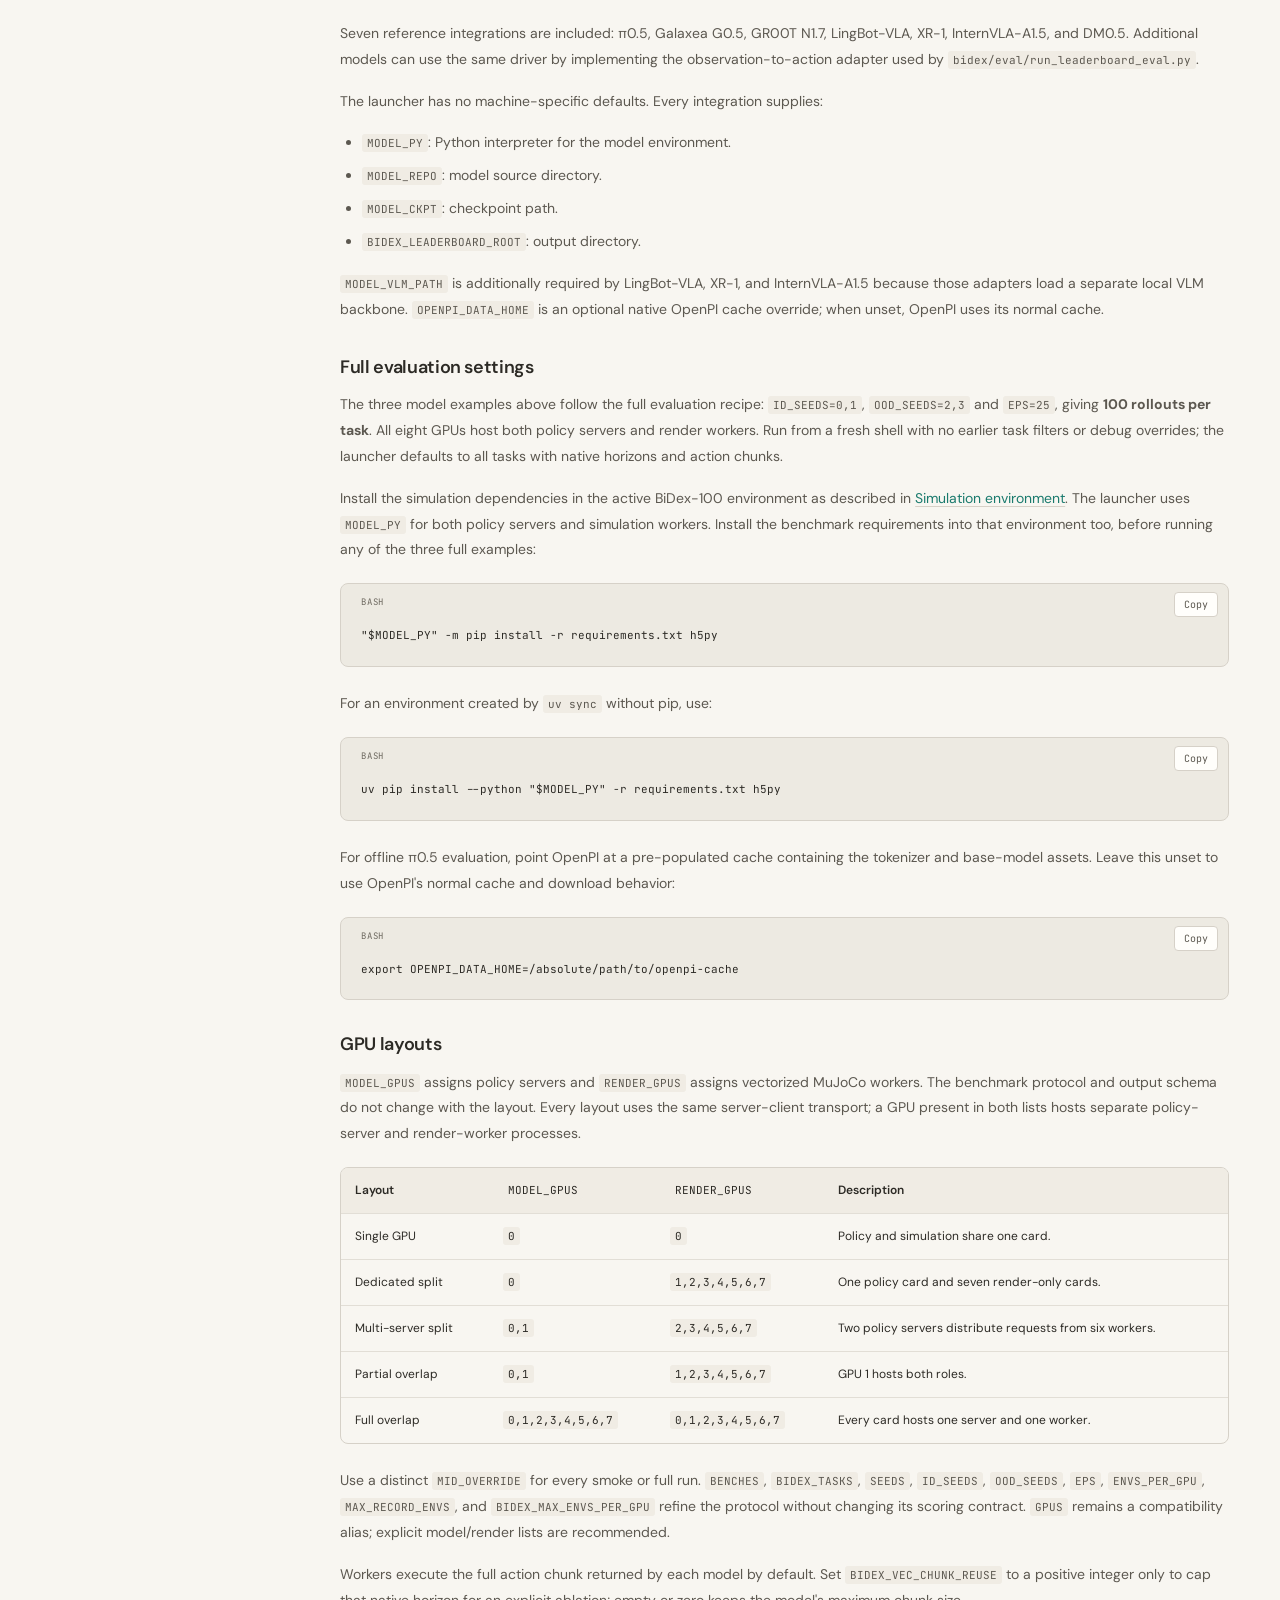
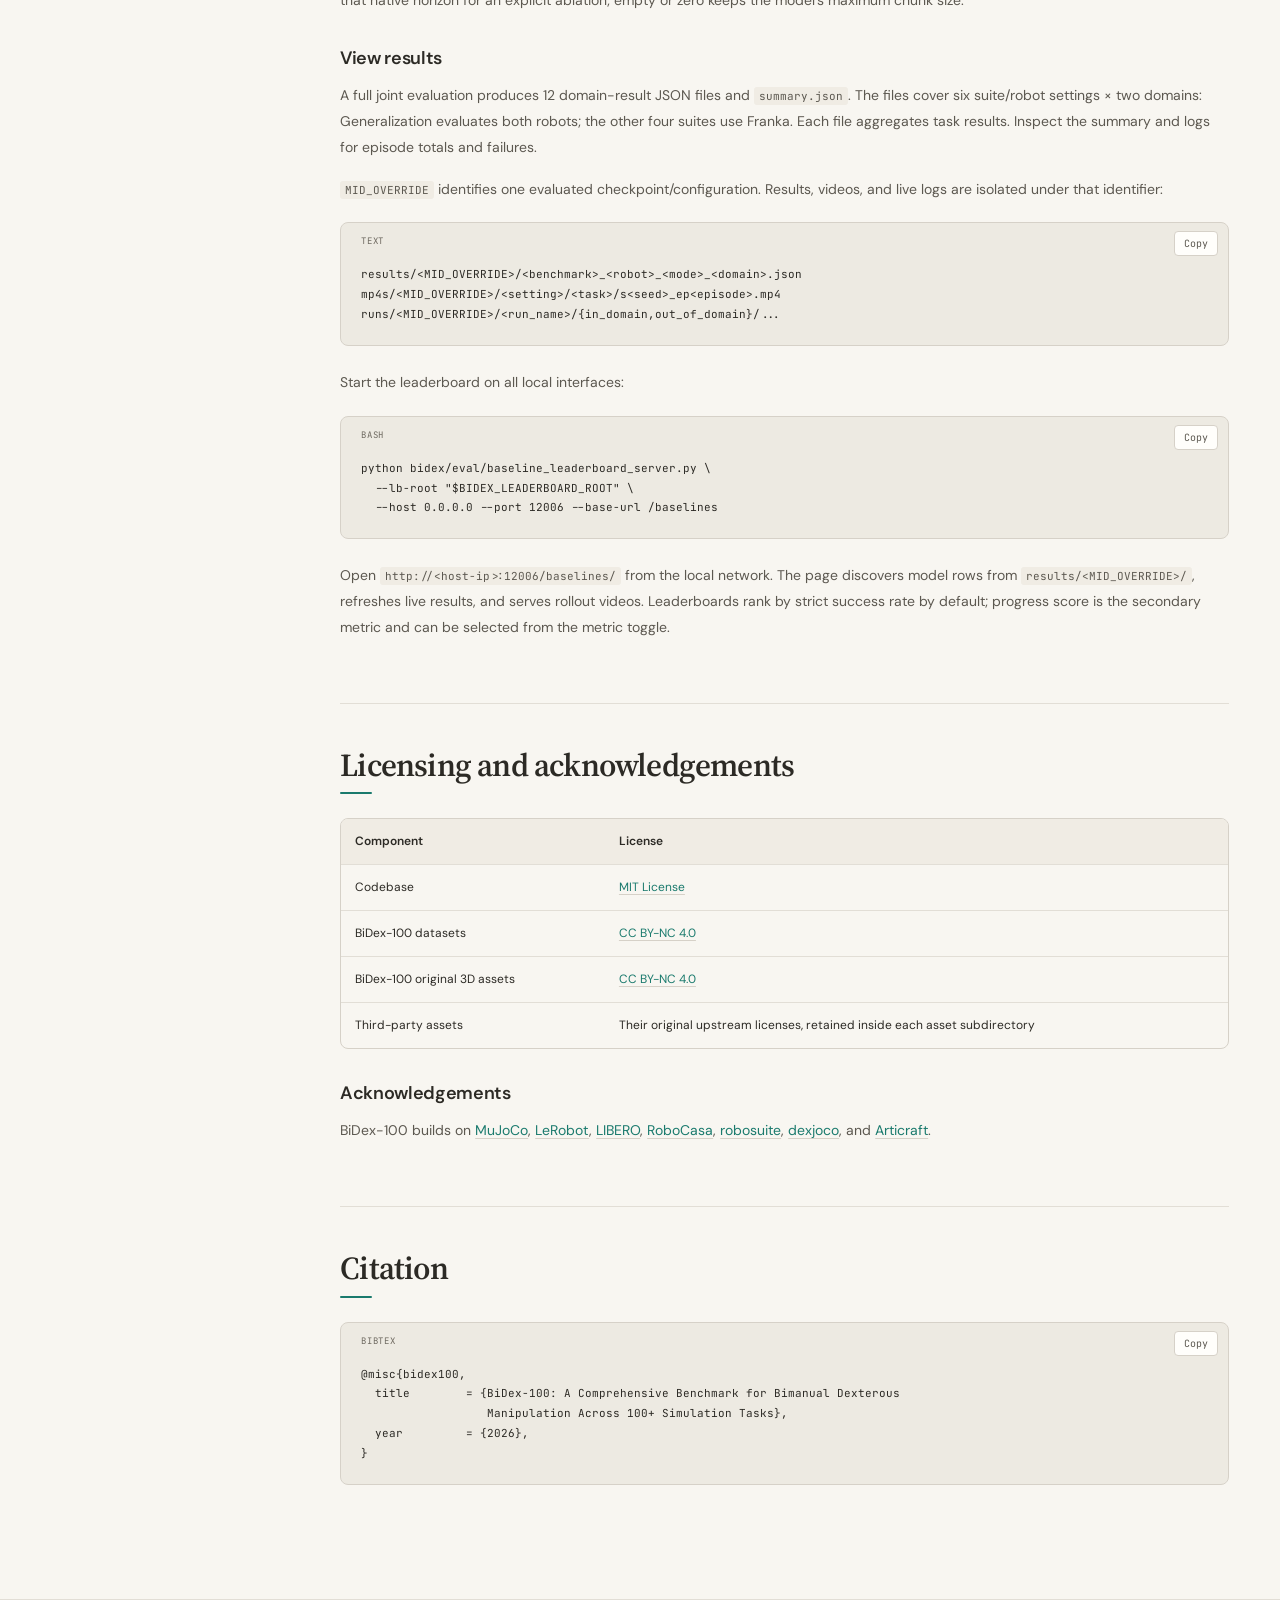
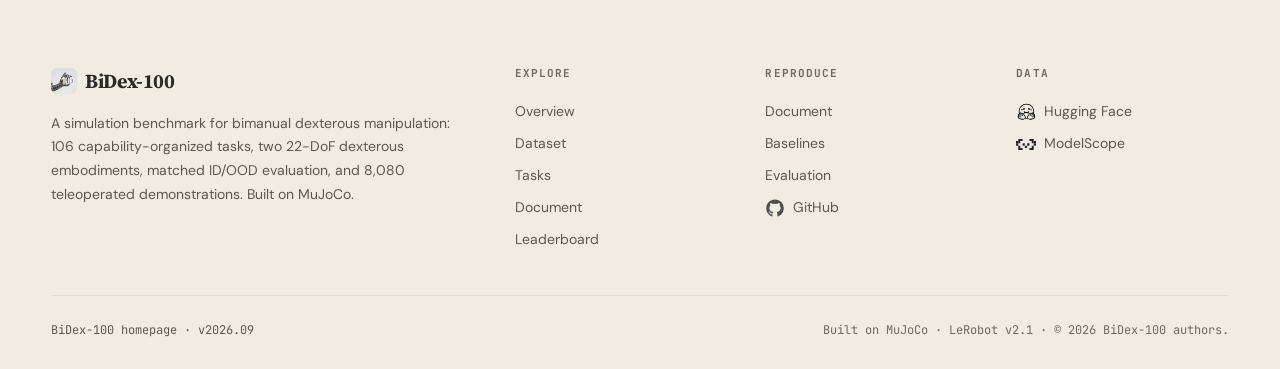
==== commit 1af53ab2: "gh-pages: anonymize documentation repository references" ====
--- a/document.html
+++ b/document.html
@@ -51,8 +51,8 @@
     <div class="doc-quick-links"><a href="#installation">Set up simulation <span aria-hidden="true">↗</span></a><a href="#models">Train a model <span aria-hidden="true">↗</span></a><a href="#evaluation">Run evaluation <span aria-hidden="true">↗</span></a></div>
   </div></header>
   <div class="container doc-layout">
-    <aside class="doc-sidebar"><details open><summary>On this page</summary><nav aria-label="Document contents"><a href="#installation">Simulation environment</a><a href="#simulation">Create and run a task</a><a href="#training">Training data and action spaces</a><a href="#models">Model environments and training</a><a href="#pi05">π0.5</a><a href="#lingbot">LingBot-VLA-v2</a><a href="#gr00t">GR00T-N1.7</a><a href="#additional-models">Additional model adapters</a><a href="#evaluation">Unified evaluation</a><a href="#licensing">Licensing and acknowledgements</a><a href="#citation">Citation</a></nav></details><a class="doc-source" href="https://github.com/robbyant-research/BiDex-100" target="_blank" rel="noopener">Benchmark on GitHub ↗</a></aside>
-    <div class="doc-content"><article class="doc-section" id="installation" aria-labelledby="heading-installation"><h2 id="heading-installation">Simulation environment</h2><pre><code class="language-bash">git clone https://github.com/robbyant-research/BiDex-100.git
+    <aside class="doc-sidebar"><details open><summary>On this page</summary><nav aria-label="Document contents"><a href="#installation">Simulation environment</a><a href="#simulation">Create and run a task</a><a href="#training">Training data and action spaces</a><a href="#models">Model environments and training</a><a href="#pi05">π0.5</a><a href="#lingbot">LingBot-VLA-v2</a><a href="#gr00t">GR00T-N1.7</a><a href="#additional-models">Additional model adapters</a><a href="#evaluation">Unified evaluation</a><a href="#licensing">Licensing and acknowledgements</a><a href="#citation">Citation</a></nav></details><a class="doc-source" role="link" aria-disabled="true" tabindex="-1">Benchmark on GitHub ↗</a></aside>
+    <div class="doc-content"><article class="doc-section" id="installation" aria-labelledby="heading-installation"><h2 id="heading-installation">Simulation environment</h2><p>Repository addresses are omitted for anonymous review. Before running the clone commands, set <code>BIDEX_REPO_URL</code>, <code>OPENPI_REPO_URL</code>, <code>LINGBOT_REPO_URL</code>, and <code>GROOT_REPO_URL</code> to the source repository URLs for your release.</p><pre><code class="language-bash">git clone &quot;$BIDEX_REPO_URL&quot; BiDex-100
 cd BiDex-100
 
 python -m venv .venv
@@ -60,8 +60,8 @@
 python -m pip install -r requirements.txt
 python -m pip install -e &quot;.[eval]&quot;
 </code></pre>
-<p>The release is available on <a href="https://huggingface.co/datasets/Robbyant-Research/BiDex-100">Hugging Face</a>
-and <a href="https://modelscope.cn/datasets/Robbyant-Research/BiDex-100">ModelScope</a>,
+<p>The release is available on <a role="link" aria-disabled="true" tabindex="-1">Hugging Face</a>
+and <a role="link" aria-disabled="true" tabindex="-1">ModelScope</a>,
 with the same three independently downloadable components:</p>
 <pre><code class="language-text">assets/                    compressed simulation asset packs
 datasets/lerobotv21/       LeRobot v2.1 datasets
@@ -103,8 +103,9 @@
 </code></pre>
 <p>Set <code>BIDEX_DOWNLOAD_SOURCE=modelscope</code> to select ModelScope by default;
 <code>--source</code> overrides this setting. <code>BIDEX_HF_REPO</code> and <code>BIDEX_MODELSCOPE_REPO</code>
-override the repository ID for their respective source (both default to
-<code>Robbyant-Research/BiDex-100</code>). Rerun the same command to reuse downloaded files
+override the repository ID for their respective source. Dataset repository IDs
+are omitted for anonymous review; set these variables to your release dataset IDs
+before downloading. Rerun the same command to reuse downloaded files
 and resume an interrupted download. After downloading, the script checks for
 all five asset packs or all 106 task directories per selected dataset format,
 including task metadata, Parquet data, and videos.</p>
@@ -207,19 +208,19 @@
 <tbody>
 <tr>
 <td>π0.5</td>
-<td><a href="https://github.com/WangYong-999/openpi-bidex100">openpi-bidex100</a></td>
+<td><a role="link" aria-disabled="true" tabindex="-1">openpi-bidex100</a></td>
 <td>Python 3.11 · JAX / OpenPI</td>
 <td>60k steps · chunk 50</td>
 </tr>
 <tr>
 <td>LingBot-VLA-v2</td>
-<td><a href="https://github.com/WangYong-999/lingbot-vla-v2-bidex100">lingbot-vla-v2-bidex100</a></td>
+<td><a role="link" aria-disabled="true" tabindex="-1">lingbot-vla-v2-bidex100</a></td>
 <td>Python 3.12 · PyTorch / FSDP2</td>
 <td>60k steps · chunk 50</td>
 </tr>
 <tr>
 <td>GR00T-N1.7</td>
-<td><a href="https://github.com/WangYong-999/Isaac-GR00T-bidex100">Isaac-GR00T-bidex100</a></td>
+<td><a role="link" aria-disabled="true" tabindex="-1">Isaac-GR00T-bidex100</a></td>
 <td>Python 3.12 · PyTorch</td>
 <td>400k steps · chunk 16</td>
 </tr>
@@ -229,7 +230,7 @@
 public BiDex-100 names. A few serialized identifiers retain aliases for checkpoints
 created before the benchmark was renamed.</p></article>
 <article class="doc-section" id="pi05" aria-labelledby="heading-pi05"><h2 id="heading-pi05">π0.5</h2><h3>Create the environment</h3>
-<pre><code class="language-bash">git clone https://github.com/WangYong-999/openpi-bidex100.git
+<pre><code class="language-bash">git clone &quot;$OPENPI_REPO_URL&quot; openpi-bidex100
 cd openpi-bidex100
 python -m pip install -U uv
 GIT_LFS_SKIP_SMUDGE=1 uv sync --python 3.11
@@ -269,7 +270,7 @@
 bash scripts/evaluation/run_vec_models_eval.sh pi05
 </code></pre></article>
 <article class="doc-section" id="lingbot" aria-labelledby="heading-lingbot"><h2 id="heading-lingbot">LingBot-VLA-v2</h2><h3>Create the environment</h3>
-<pre><code class="language-bash">git clone --recurse-submodules https://github.com/WangYong-999/lingbot-vla-v2-bidex100.git
+<pre><code class="language-bash">git clone --recurse-submodules &quot;$LINGBOT_REPO_URL&quot; lingbot-vla-v2-bidex100
 cd lingbot-vla-v2-bidex100
 bash tools/create_train_env.sh --env-name bidex-lingbot
 conda activate bidex-lingbot
@@ -322,7 +323,7 @@
 bash scripts/evaluation/run_vec_models_eval.sh lingbot
 </code></pre></article>
 <article class="doc-section" id="gr00t" aria-labelledby="heading-gr00t"><h2 id="heading-gr00t">GR00T-N1.7</h2><h3>Create the environment</h3>
-<pre><code class="language-bash">GIT_LFS_SKIP_SMUDGE=1 git clone https://github.com/WangYong-999/Isaac-GR00T-bidex100.git
+<pre><code class="language-bash">GIT_LFS_SKIP_SMUDGE=1 git clone &quot;$GROOT_REPO_URL&quot; Isaac-GR00T-bidex100
 cd Isaac-GR00T-bidex100
 python -m pip install -U uv
 uv sync --python 3.12 --all-extras
@@ -585,7 +586,7 @@
 <tbody>
 <tr>
 <td>Codebase</td>
-<td><a href="https://github.com/robbyant-research/BiDex-100/blob/master/LICENSE">MIT License</a></td>
+<td><a role="link" aria-disabled="true" tabindex="-1">MIT License</a></td>
 </tr>
 <tr>
 <td>BiDex-100 datasets</td>
@@ -639,12 +640,12 @@
         <a href="document.html">Document</a>
         <a href="leaderboard.html">Baselines</a>
         <a href="./#domain-randomization">Evaluation</a>
-        <a class="resource-link" href="https://github.com/robbyant-research/BiDex-100" target="_blank" rel="noopener"><img class="resource-icon" src="static/images/icons/github.svg" width="20" height="20" alt="" aria-hidden="true">GitHub</a>
+        <a class="resource-link" role="link" aria-disabled="true" tabindex="-1"><img class="resource-icon" src="static/images/icons/github.svg" width="20" height="20" alt="" aria-hidden="true">GitHub</a>
       </div>
       <div>
         <h5>Data</h5>
-        <a class="resource-link" href="https://huggingface.co/datasets/Robbyant-Research/BiDex-100" target="_blank" rel="noopener"><img class="resource-icon" src="static/images/icons/huggingface.svg" width="20" height="20" alt="" aria-hidden="true">Hugging Face</a>
-        <a class="resource-link" href="https://modelscope.cn/datasets/Robbyant-Research/BiDex-100" target="_blank" rel="noopener"><img class="resource-icon" src="static/images/icons/modelscope.svg" width="20" height="20" alt="" aria-hidden="true">ModelScope</a>
+        <a class="resource-link" role="link" aria-disabled="true" tabindex="-1"><img class="resource-icon" src="static/images/icons/huggingface.svg" width="20" height="20" alt="" aria-hidden="true">Hugging Face</a>
+        <a class="resource-link" role="link" aria-disabled="true" tabindex="-1"><img class="resource-icon" src="static/images/icons/modelscope.svg" width="20" height="20" alt="" aria-hidden="true">ModelScope</a>
       </div>
     </div>
     <div class="footer-bottom">
